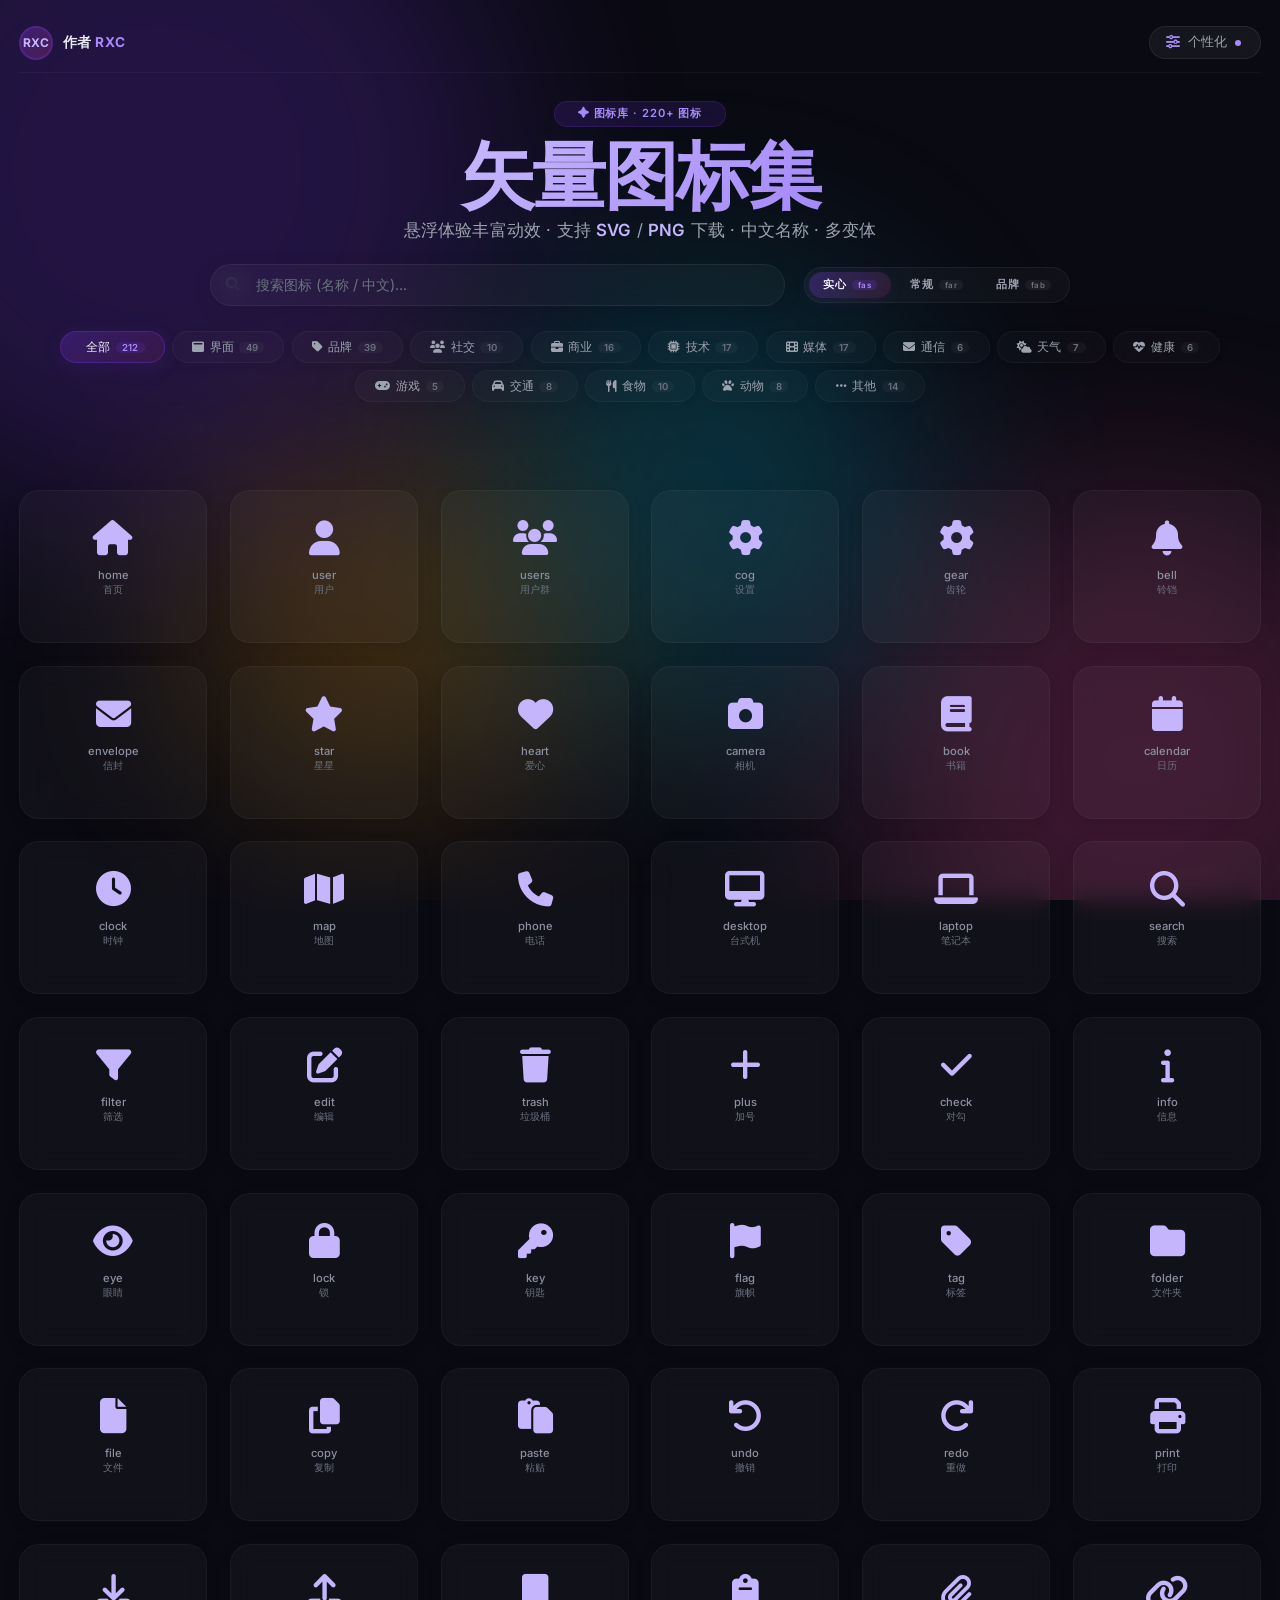
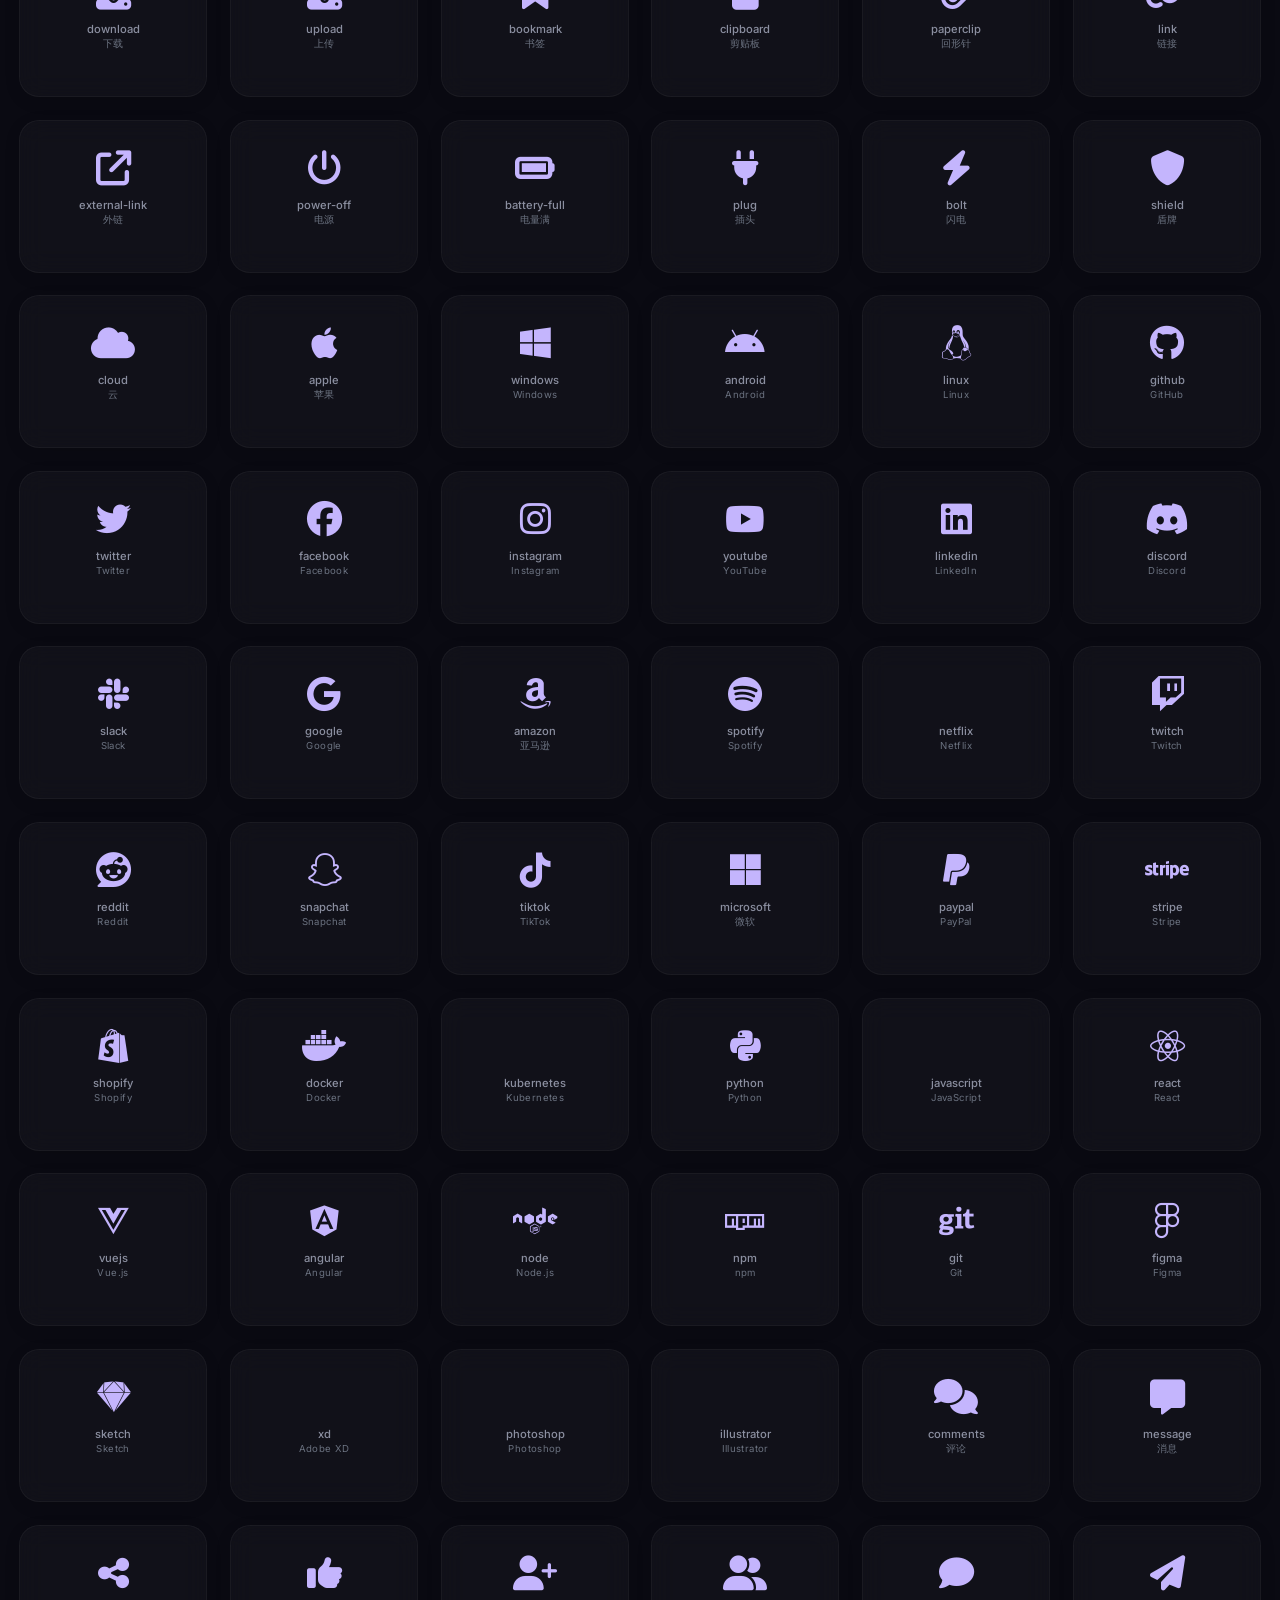
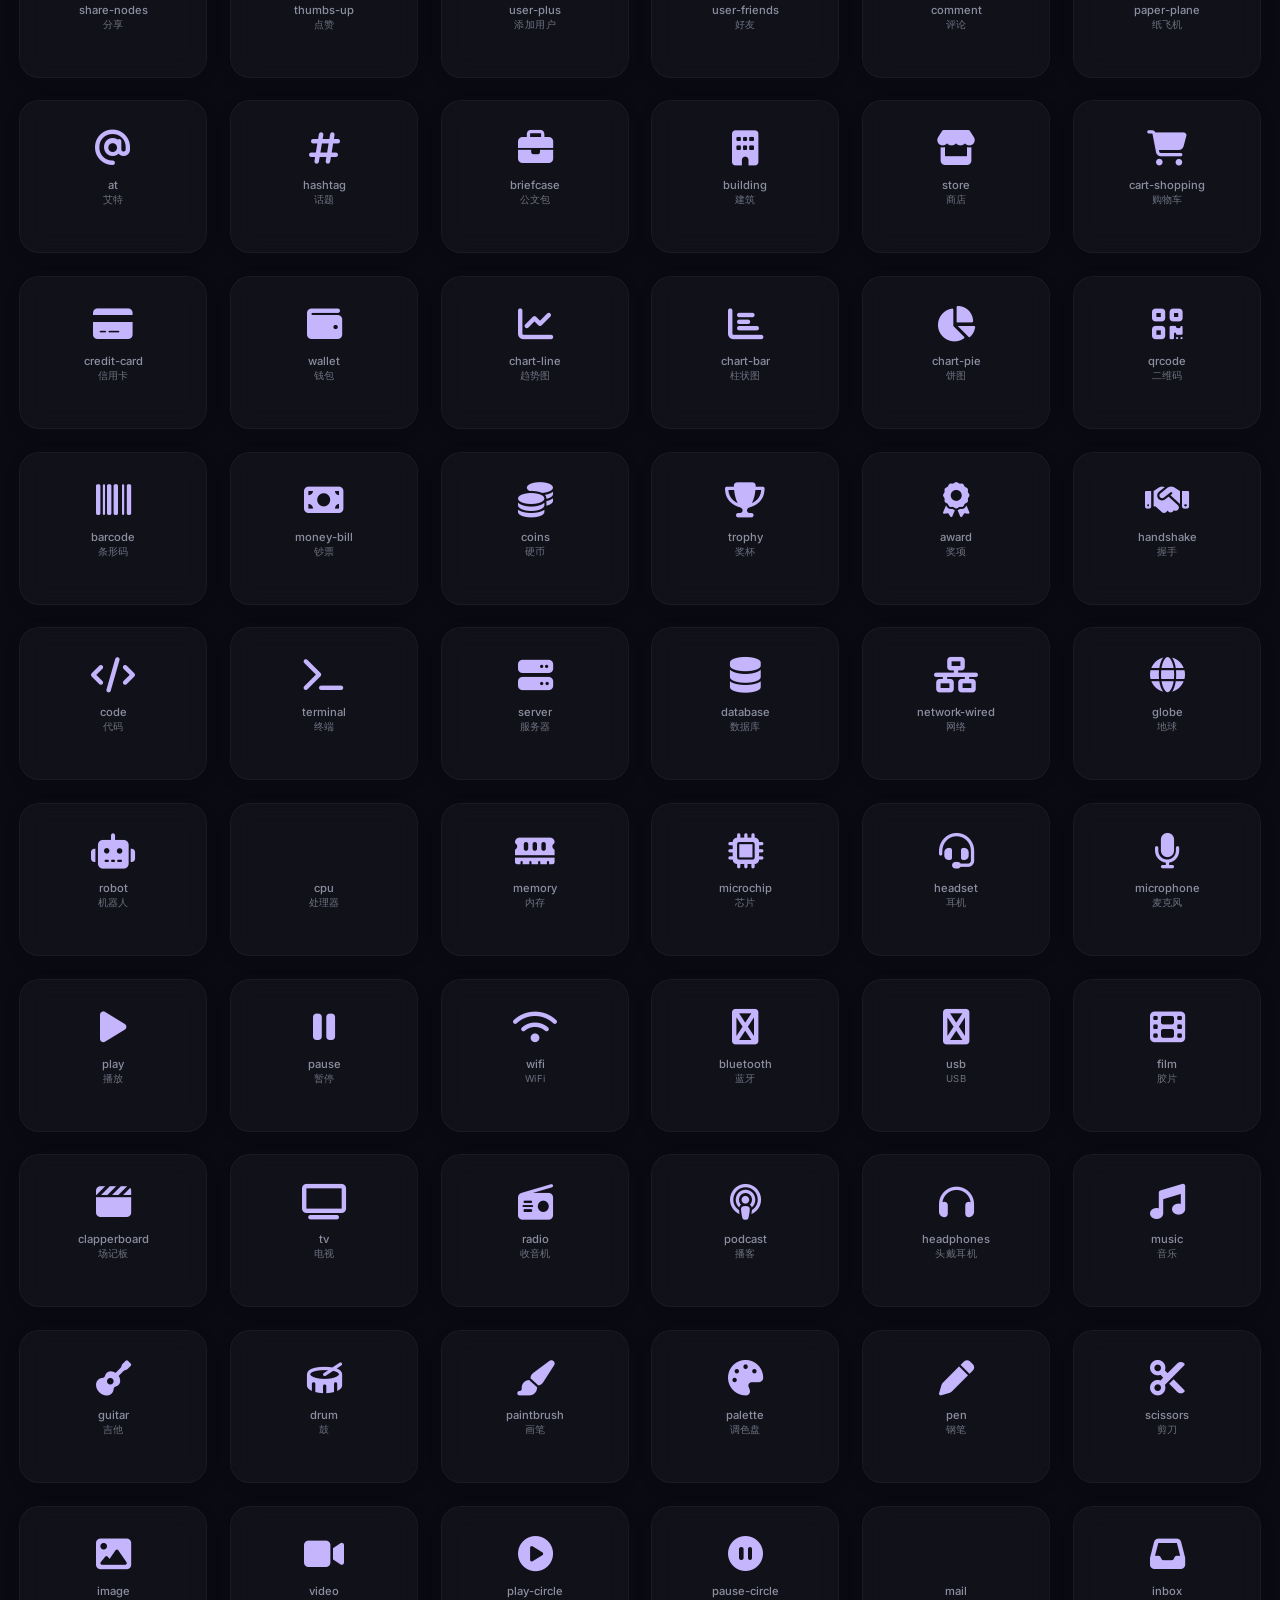
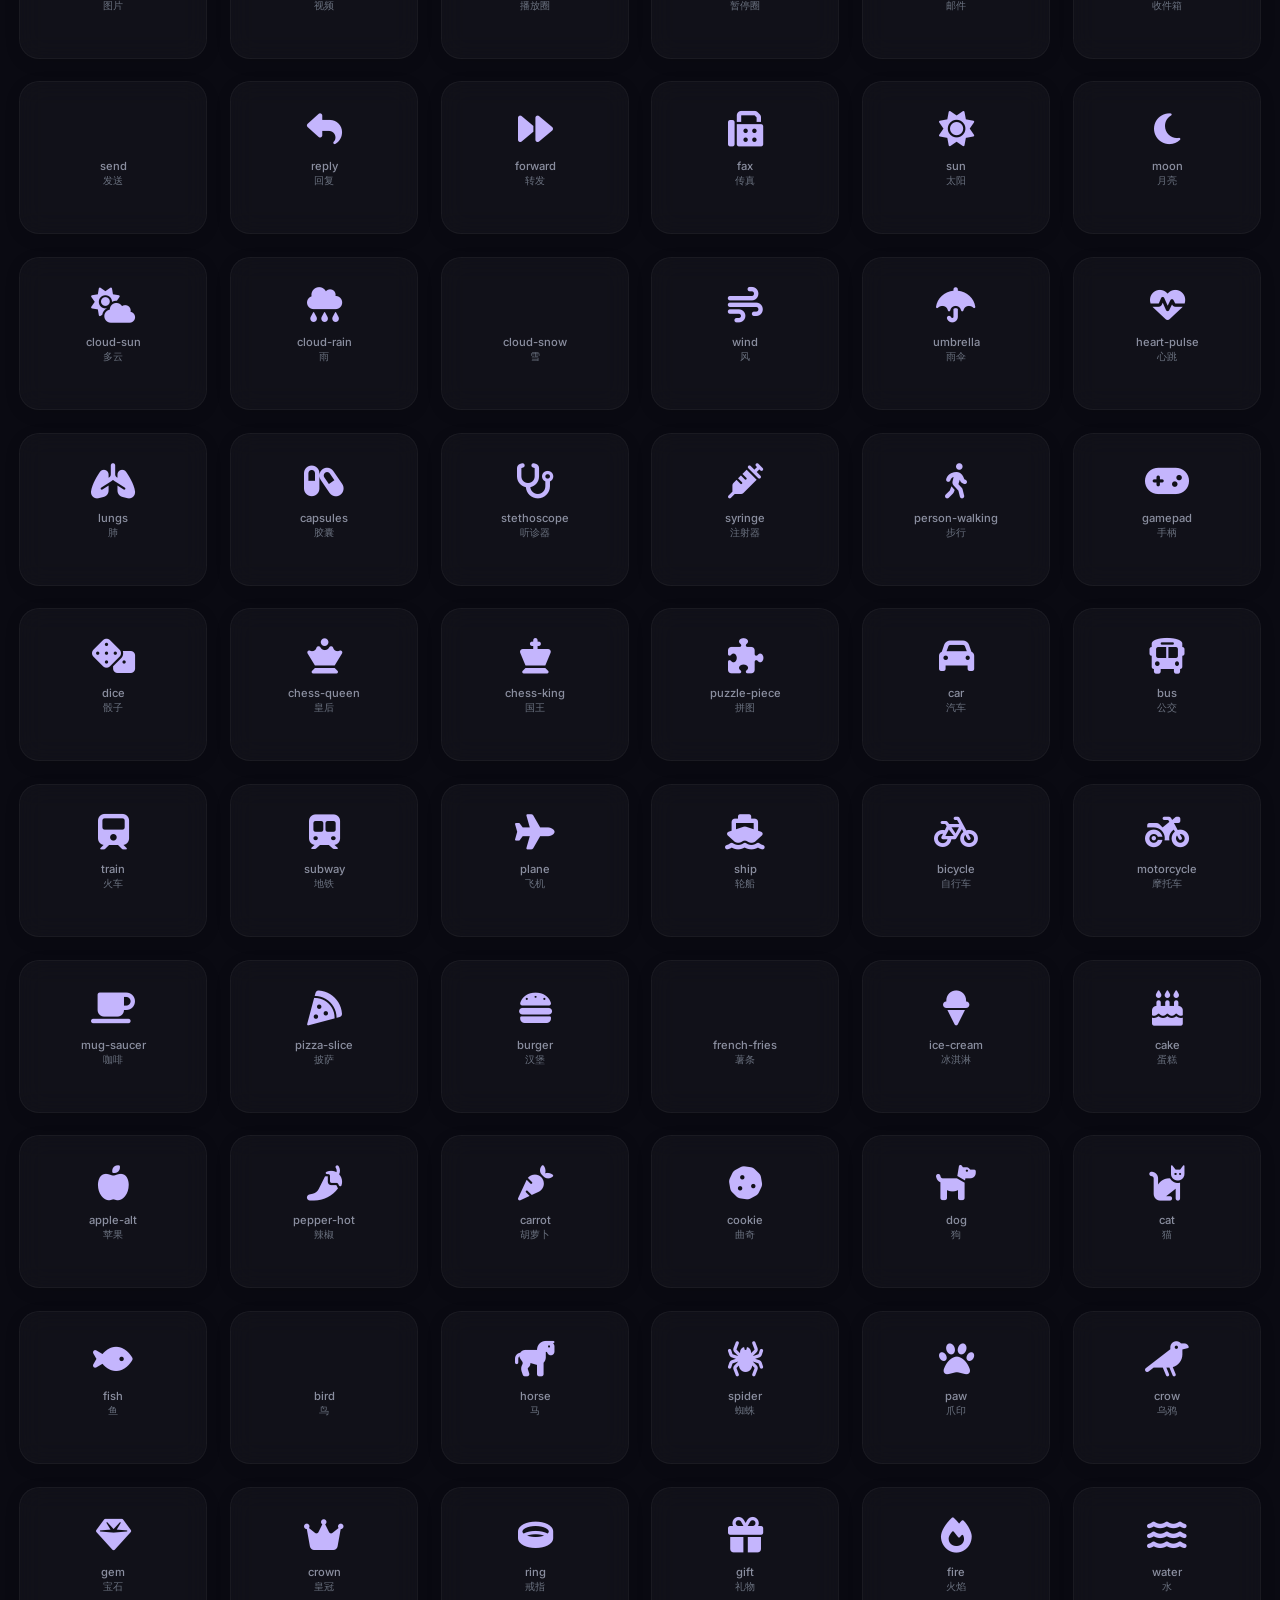
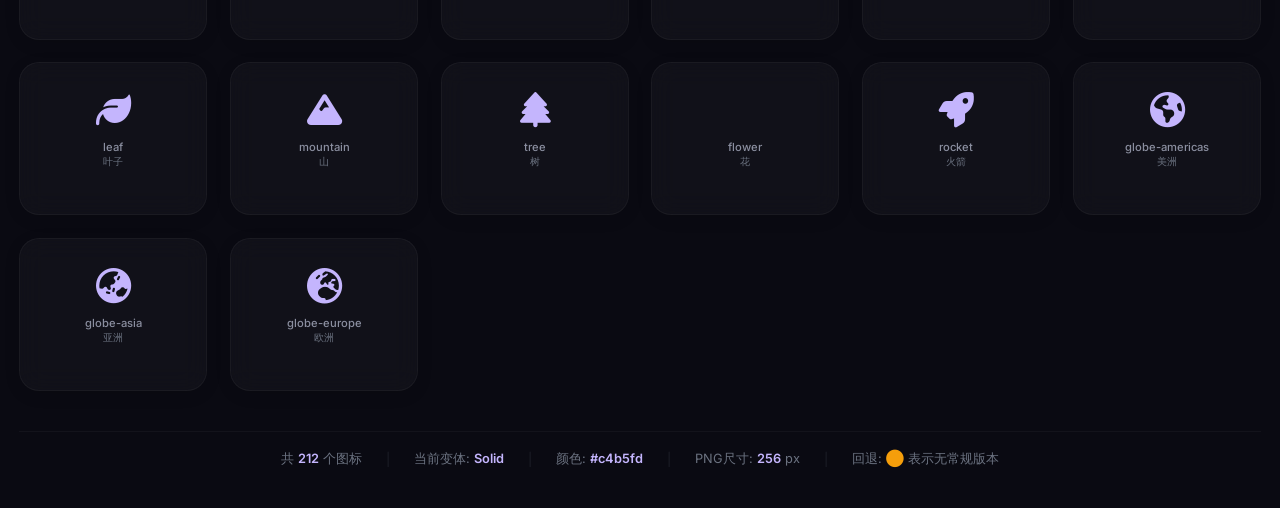
==== Blog/2026.8/SVG.html @ 7c69ccc6 "Add files via upload" ====
<!DOCTYPE html>
<html lang="zh-CN">
<head>
    <meta charset="UTF-8" />
    <meta name="viewport" content="width=device-width, initial-scale=1.0" />
    <title>✦ 矢量图标集 · 220+ 图标</title>
    <!-- Favicon: 上一级目录的 LOGO.png -->
    <link rel="icon" href="../../LOGO.png" type="image/png" />
    <link rel="stylesheet" href="https://cdnjs.cloudflare.com/ajax/libs/font-awesome/6.5.0/css/all.min.css" />
    <link href="https://fonts.googleapis.com/css2?family=Inter:opsz,wght@14..32,300;14..32,400;14..32,500;14..32,600;14..32,700;14..32,800&display=swap" rel="stylesheet" />
    <style>
        /* ===== 全局重置 ===== */
        * {
            margin: 0;
            padding: 0;
            box-sizing: border-box;
        }
        body {
            font-family: 'Inter', sans-serif;
            background: #0a0a12;
            color: #e8e8f0;
            min-height: 100vh;
            padding: 1.2rem 1.2rem 2.5rem;
            overflow-x: hidden;
            position: relative;
            cursor: default;
            user-select: none;
        }
        /* ===== 鼠标拖拽光效 ===== */
        #cursorGlow {
            position: fixed;
            pointer-events: none;
            z-index: 9999;
            width: 320px;
            height: 320px;
            border-radius: 50%;
            background: radial-gradient(circle, rgba(124, 58, 237, 0.18) 0%, rgba(236, 72, 153, 0.06) 40%, transparent 70%);
            transform: translate(-50%, -50%);
            transition: width 0.3s, height 0.3s, opacity 0.3s;
            will-change: transform, left, top;
            mix-blend-mode: screen;
            filter: blur(24px);
            opacity: 0;
        }
        #cursorGlow.active {
            opacity: 1;
        }
        /* ===== 背景光晕 ===== */
        .bg-orbs {
            position: fixed;
            inset: 0;
            pointer-events: none;
            z-index: 0;
            overflow: hidden;
        }
        .bg-orbs .orb {
            position: absolute;
            border-radius: 50%;
            filter: blur(100px);
            opacity: 0.22;
            animation: orbFloat 22s ease-in-out infinite alternate;
        }
        .bg-orbs .orb:nth-child(1) {
            width: 700px;
            height: 700px;
            background: #7c3aed;
            top: -20%;
            left: -15%;
            animation-duration: 25s;
        }
        .bg-orbs .orb:nth-child(2) {
            width: 550px;
            height: 550px;
            background: #ec4899;
            bottom: -15%;
            right: -10%;
            animation-duration: 28s;
            animation-delay: -5s;
        }
        .bg-orbs .orb:nth-child(3) {
            width: 450px;
            height: 450px;
            background: #06b6d4;
            top: 30%;
            left: 55%;
            transform: translateX(-50%);
            animation-duration: 20s;
            animation-delay: -9s;
        }
        .bg-orbs .orb:nth-child(4) {
            width: 380px;
            height: 380px;
            background: #f59e0b;
            bottom: 10%;
            left: 15%;
            animation-duration: 24s;
            animation-delay: -3s;
        }
        @keyframes orbFloat {
            0% {
                transform: translate(0, 0) scale(1);
            }
            33% {
                transform: translate(70px, -50px) scale(1.12);
            }
            66% {
                transform: translate(-40px, 70px) scale(0.88);
            }
            100% {
                transform: translate(50px, -30px) scale(1.06);
            }
        }
        /* ===== 容器 ===== */
        .container {
            max-width: 1440px;
            margin: 0 auto;
            position: relative;
            z-index: 1;
        }
        /* ===== 顶部栏 ===== */
        .top-bar {
            display: flex;
            justify-content: space-between;
            align-items: center;
            padding: 0.4rem 0 0.8rem;
            border-bottom: 1px solid rgba(255, 255, 255, 0.04);
            margin-bottom: 1.2rem;
            flex-wrap: wrap;
            gap: 0.6rem;
        }
        .top-bar .author {
            display: flex;
            align-items: center;
            gap: 0.6rem;
            font-size: 0.85rem;
            font-weight: 600;
            color: #9ca3af;
            letter-spacing: 0.04em;
        }
        .top-bar .author .avatar-img {
            width: 34px;
            height: 34px;
            border-radius: 50%;
            object-fit: cover;
            border: 2px solid rgba(124, 58, 237, 0.25);
            background: rgba(124, 58, 237, 0.10);
            flex-shrink: 0;
            display: block;
        }
        .top-bar .author .avatar-img.error {
            display: none;
        }
        .top-bar .author .avatar-fallback {
            display: none;
            align-items: center;
            justify-content: center;
            width: 34px;
            height: 34px;
            border-radius: 50%;
            background: linear-gradient(135deg, rgba(124, 58, 237, 0.30), rgba(236, 72, 153, 0.20));
            border: 2px solid rgba(124, 58, 237, 0.25);
            font-size: 0.75rem;
            font-weight: 700;
            color: #c4b5fd;
            flex-shrink: 0;
        }
        .top-bar .author .avatar-fallback.show {
            display: flex;
        }
        .top-bar .author .name {
            color: #e8e8f0;
            font-weight: 700;
        }
        .top-bar .author .name em {
            font-style: normal;
            color: #a78bfa;
        }
        .top-bar .right-actions {
            display: flex;
            align-items: center;
            gap: 0.8rem;
        }
        .top-bar .right-actions .settings-btn {
            background: rgba(255, 255, 255, 0.05);
            border: 1px solid rgba(255, 255, 255, 0.08);
            border-radius: 40px;
            padding: 0.45rem 1.2rem 0.45rem 1rem;
            color: #9ca3af;
            font-size: 0.8rem;
            font-family: 'Inter', sans-serif;
            cursor: pointer;
            transition: all 0.35s cubic-bezier(0.22, 1, 0.36, 1);
            display: flex;
            align-items: center;
            gap: 0.5rem;
            backdrop-filter: blur(8px);
        }
        .top-bar .right-actions .settings-btn:hover {
            background: rgba(255, 255, 255, 0.09);
            border-color: rgba(124, 58, 237, 0.25);
            color: #f0f0f8;
            transform: translateY(-1px);
            box-shadow: 0 4px 20px rgba(0, 0, 0, 0.20);
        }
        .top-bar .right-actions .settings-btn i {
            font-size: 0.9rem;
            color: #a78bfa;
        }
        .top-bar .right-actions .settings-btn .badge-dot {
            width: 6px;
            height: 6px;
            border-radius: 50%;
            background: #a78bfa;
            display: inline-block;
            animation: pulse-dot 2s ease-in-out infinite;
        }
        @keyframes pulse-dot {
            0%,
            100% {
                opacity: 0.4;
                transform: scale(0.8);
            }
            50% {
                opacity: 1;
                transform: scale(1.2);
            }
        }
        /* ===== 头部 ===== */
        .header {
            text-align: center;
            margin-bottom: 2.5rem;
            padding: 0.5rem 1rem 1rem;
            position: relative;
        }
        .header .badge {
            display: inline-block;
            background: rgba(124, 58, 237, 0.14);
            border: 1px solid rgba(124, 58, 237, 0.20);
            border-radius: 100px;
            padding: 0.3rem 1.4rem;
            font-size: 0.7rem;
            font-weight: 600;
            letter-spacing: 0.08em;
            text-transform: uppercase;
            color: #a78bfa;
            backdrop-filter: blur(8px);
            margin-bottom: 0.6rem;
        }
        .header h1 {
            font-size: clamp(2.6rem, 7vw, 4.6rem);
            font-weight: 800;
            background: linear-gradient(135deg, #f0e6ff 0%, #c4b5fd 35%, #a78bfa 65%, #7c3aed 100%);
            -webkit-background-clip: text;
            -webkit-text-fill-color: transparent;
            background-clip: text;
            letter-spacing: -0.03em;
            line-height: 1.05;
            margin-bottom: 0.3rem;
        }
        .header .sub {
            font-size: 1.05rem;
            color: #9ca3af;
            font-weight: 400;
            max-width: 500px;
            margin: 0 auto 1.4rem;
            letter-spacing: 0.01em;
        }
        .header .sub strong {
            color: #c4b5fd;
            font-weight: 600;
        }
        /* ===== 工具栏 ===== */
        .toolbar {
            display: flex;
            flex-wrap: wrap;
            align-items: center;
            justify-content: center;
            gap: 0.8rem 1.2rem;
            max-width: 860px;
            margin: 0 auto 1.6rem;
        }
        .toolbar .search-wrap {
            flex: 1 1 280px;
            min-width: 180px;
            position: relative;
        }
        .toolbar .search-wrap .search-icon {
            position: absolute;
            left: 1rem;
            top: 50%;
            transform: translateY(-50%);
            color: #6b7280;
            font-size: 0.85rem;
            pointer-events: none;
            transition: color 0.3s;
        }
        .toolbar .search-wrap input {
            width: 100%;
            padding: 0.7rem 1rem 0.7rem 2.8rem;
            border-radius: 60px;
            border: 1.5px solid rgba(255, 255, 255, 0.06);
            background: rgba(255, 255, 255, 0.03);
            backdrop-filter: blur(12px);
            color: #f0f0f8;
            font-size: 0.9rem;
            font-family: 'Inter', sans-serif;
            transition: all 0.4s cubic-bezier(0.22, 1, 0.36, 1);
            outline: none;
            box-shadow: 0 4px 20px rgba(0, 0, 0, 0.10);
        }
        .toolbar .search-wrap input::placeholder {
            color: #6b7280;
            font-weight: 400;
        }
        .toolbar .search-wrap input:focus {
            border-color: rgba(124, 58, 237, 0.40);
            background: rgba(255, 255, 255, 0.06);
            box-shadow: 0 8px 32px rgba(124, 58, 237, 0.10), 0 0 0 3px rgba(124, 58, 237, 0.04);
            transform: scale(1.01);
        }
        .toolbar .search-wrap input:focus~.search-icon {
            color: #a78bfa;
        }
        .toolbar .search-wrap .clear-btn {
            position: absolute;
            right: 0.8rem;
            top: 50%;
            transform: translateY(-50%) scale(0);
            background: rgba(255, 255, 255, 0.07);
            border: none;
            color: #9ca3af;
            width: 26px;
            height: 26px;
            border-radius: 50%;
            cursor: pointer;
            font-size: 0.7rem;
            transition: all 0.3s cubic-bezier(0.22, 1, 0.36, 1);
            display: flex;
            align-items: center;
            justify-content: center;
        }
        .toolbar .search-wrap .clear-btn.visible {
            transform: translateY(-50%) scale(1);
        }
        .toolbar .search-wrap .clear-btn:hover {
            background: rgba(255, 255, 255, 0.14);
            color: #f0f0f8;
        }
        /* 变体切换 */
        .variant-group {
            display: flex;
            gap: 0.3rem;
            background: rgba(255, 255, 255, 0.03);
            padding: 0.25rem;
            border-radius: 60px;
            border: 1px solid rgba(255, 255, 255, 0.05);
            backdrop-filter: blur(8px);
            flex-shrink: 0;
        }
        .variant-group .v-btn {
            padding: 0.35rem 0.9rem;
            border-radius: 40px;
            border: none;
            background: transparent;
            color: #9ca3af;
            font-size: 0.7rem;
            font-weight: 600;
            font-family: 'Inter', sans-serif;
            cursor: pointer;
            transition: all 0.35s cubic-bezier(0.22, 1, 0.36, 1);
            letter-spacing: 0.03em;
        }
        .variant-group .v-btn:hover {
            color: #e8e8f0;
            background: rgba(255, 255, 255, 0.04);
        }
        .variant-group .v-btn.active {
            background: linear-gradient(135deg, rgba(124, 58, 237, 0.30), rgba(236, 72, 153, 0.12));
            color: #f0f0f8;
            box-shadow: 0 2px 16px rgba(124, 58, 237, 0.12);
        }
        .variant-group .v-btn .v-badge {
            display: inline-block;
            font-size: 0.5rem;
            background: rgba(255, 255, 255, 0.05);
            border-radius: 20px;
            padding: 0 0.35rem;
            margin-left: 0.2rem;
            color: #6b7280;
        }
        .variant-group .v-btn.active .v-badge {
            background: rgba(124, 58, 237, 0.20);
            color: #a78bfa;
        }
        /* ===== 分类标签 ===== */
        .categories {
            display: flex;
            flex-wrap: wrap;
            justify-content: center;
            gap: 0.45rem;
            margin: 0.2rem 0 2rem;
        }
        .categories .cat-btn {
            padding: 0.4rem 1.2rem;
            border-radius: 100px;
            border: 1px solid rgba(255, 255, 255, 0.04);
            background: rgba(255, 255, 255, 0.02);
            backdrop-filter: blur(8px);
            color: #9ca3af;
            font-size: 0.75rem;
            font-weight: 500;
            font-family: 'Inter', sans-serif;
            cursor: pointer;
            transition: all 0.35s cubic-bezier(0.22, 1, 0.36, 1);
            box-shadow: 0 2px 10px rgba(0, 0, 0, 0.06);
            user-select: none;
            display: flex;
            align-items: center;
            gap: 0.35rem;
        }
        .categories .cat-btn:hover {
            background: rgba(255, 255, 255, 0.06);
            color: #e8e8f0;
            border-color: rgba(255, 255, 255, 0.08);
            transform: translateY(-2px);
            box-shadow: 0 8px 20px rgba(0, 0, 0, 0.15);
        }
        .categories .cat-btn.active {
            background: linear-gradient(135deg, rgba(124, 58, 237, 0.25), rgba(236, 72, 153, 0.10));
            border-color: rgba(124, 58, 237, 0.30);
            color: #f0f0f8;
            box-shadow: 0 4px 20px rgba(124, 58, 237, 0.12);
        }
        .categories .cat-btn .count {
            display: inline-block;
            background: rgba(255, 255, 255, 0.04);
            border-radius: 40px;
            padding: 0 0.4rem;
            font-size: 0.6rem;
            font-weight: 600;
            color: #6b7280;
            transition: all 0.3s;
        }
        .categories .cat-btn.active .count {
            background: rgba(124, 58, 237, 0.15);
            color: #a78bfa;
        }
        /* ===== 图标网格 ===== */
        .grid {
            display: grid;
            grid-template-columns: repeat(auto-fill, minmax(140px, 1fr));
            gap: 1rem;
        }
        @media (min-width:640px) {
            .grid {
                grid-template-columns: repeat(auto-fill, minmax(155px, 1fr));
                gap: 1.3rem;
            }
        }
        @media (min-width:1024px) {
            .grid {
                grid-template-columns: repeat(auto-fill, minmax(165px, 1fr));
                gap: 1.4rem;
            }
        }
        /* ===== 图标卡片 ===== */
        .icon-card {
            position: relative;
            background: rgba(255, 255, 255, 0.03);
            backdrop-filter: blur(12px);
            border: 1px solid rgba(255, 255, 255, 0.04);
            border-radius: 20px;
            padding: 1.4rem 0.6rem 0.9rem;
            display: flex;
            flex-direction: column;
            align-items: center;
            justify-content: center;
            text-align: center;
            cursor: default;
            transition: all 0.45s cubic-bezier(0.22, 1, 0.36, 1);
            box-shadow: 0 4px 16px rgba(0, 0, 0, 0.10);
            will-change: transform, box-shadow, border-color;
            opacity: 0;
            transform: translateY(30px) scale(0.96);
            animation: cardAppear 0.5s cubic-bezier(0.22, 1, 0.36, 1) forwards;
        }
        .icon-card:nth-child(1) {
            animation-delay: 0.02s;
        }
        .icon-card:nth-child(2) {
            animation-delay: 0.04s;
        }
        .icon-card:nth-child(3) {
            animation-delay: 0.06s;
        }
        .icon-card:nth-child(4) {
            animation-delay: 0.08s;
        }
        .icon-card:nth-child(5) {
            animation-delay: 0.10s;
        }
        .icon-card:nth-child(6) {
            animation-delay: 0.12s;
        }
        .icon-card:nth-child(7) {
            animation-delay: 0.14s;
        }
        .icon-card:nth-child(8) {
            animation-delay: 0.16s;
        }
        .icon-card:nth-child(9) {
            animation-delay: 0.18s;
        }
        .icon-card:nth-child(10) {
            animation-delay: 0.20s;
        }
        .icon-card:nth-child(11) {
            animation-delay: 0.22s;
        }
        .icon-card:nth-child(12) {
            animation-delay: 0.24s;
        }
        .icon-card:nth-child(13) {
            animation-delay: 0.26s;
        }
        .icon-card:nth-child(14) {
            animation-delay: 0.28s;
        }
        .icon-card:nth-child(15) {
            animation-delay: 0.30s;
        }
        .icon-card:nth-child(16) {
            animation-delay: 0.32s;
        }
        .icon-card:nth-child(17) {
            animation-delay: 0.34s;
        }
        .icon-card:nth-child(18) {
            animation-delay: 0.36s;
        }
        .icon-card:nth-child(19) {
            animation-delay: 0.38s;
        }
        .icon-card:nth-child(20) {
            animation-delay: 0.40s;
        }
        .icon-card:nth-child(21) {
            animation-delay: 0.42s;
        }
        .icon-card:nth-child(22) {
            animation-delay: 0.44s;
        }
        .icon-card:nth-child(23) {
            animation-delay: 0.46s;
        }
        .icon-card:nth-child(24) {
            animation-delay: 0.48s;
        }
        .icon-card:nth-child(25) {
            animation-delay: 0.50s;
        }
        .icon-card:nth-child(26) {
            animation-delay: 0.52s;
        }
        .icon-card:nth-child(27) {
            animation-delay: 0.54s;
        }
        .icon-card:nth-child(28) {
            animation-delay: 0.56s;
        }
        .icon-card:nth-child(29) {
            animation-delay: 0.58s;
        }
        .icon-card:nth-child(30) {
            animation-delay: 0.60s;
        }
        .icon-card:nth-child(31) {
            animation-delay: 0.62s;
        }
        .icon-card:nth-child(32) {
            animation-delay: 0.64s;
        }
        .icon-card:nth-child(33) {
            animation-delay: 0.66s;
        }
        .icon-card:nth-child(34) {
            animation-delay: 0.68s;
        }
        .icon-card:nth-child(35) {
            animation-delay: 0.70s;
        }
        .icon-card:nth-child(36) {
            animation-delay: 0.72s;
        }
        .icon-card:nth-child(37) {
            animation-delay: 0.74s;
        }
        .icon-card:nth-child(38) {
            animation-delay: 0.76s;
        }
        .icon-card:nth-child(39) {
            animation-delay: 0.78s;
        }
        .icon-card:nth-child(40) {
            animation-delay: 0.80s;
        }
        .icon-card:nth-child(41) {
            animation-delay: 0.82s;
        }
        .icon-card:nth-child(42) {
            animation-delay: 0.84s;
        }
        .icon-card:nth-child(43) {
            animation-delay: 0.86s;
        }
        .icon-card:nth-child(44) {
            animation-delay: 0.88s;
        }
        .icon-card:nth-child(45) {
            animation-delay: 0.90s;
        }
        .icon-card:nth-child(46) {
            animation-delay: 0.92s;
        }
        .icon-card:nth-child(47) {
            animation-delay: 0.94s;
        }
        .icon-card:nth-child(48) {
            animation-delay: 0.96s;
        }
        .icon-card:nth-child(49) {
            animation-delay: 0.98s;
        }
        .icon-card:nth-child(50) {
            animation-delay: 1.00s;
        }
        .icon-card:nth-child(51) {
            animation-delay: 1.02s;
        }
        .icon-card:nth-child(52) {
            animation-delay: 1.04s;
        }
        .icon-card:nth-child(53) {
            animation-delay: 1.06s;
        }
        .icon-card:nth-child(54) {
            animation-delay: 1.08s;
        }
        .icon-card:nth-child(55) {
            animation-delay: 1.10s;
        }
        .icon-card:nth-child(56) {
            animation-delay: 1.12s;
        }
        .icon-card:nth-child(57) {
            animation-delay: 1.14s;
        }
        .icon-card:nth-child(58) {
            animation-delay: 1.16s;
        }
        .icon-card:nth-child(59) {
            animation-delay: 1.18s;
        }
        .icon-card:nth-child(60) {
            animation-delay: 1.20s;
        }
        .icon-card:nth-child(61) {
            animation-delay: 1.22s;
        }
        .icon-card:nth-child(62) {
            animation-delay: 1.24s;
        }
        .icon-card:nth-child(63) {
            animation-delay: 1.26s;
        }
        .icon-card:nth-child(64) {
            animation-delay: 1.28s;
        }
        .icon-card:nth-child(65) {
            animation-delay: 1.30s;
        }
        .icon-card:nth-child(66) {
            animation-delay: 1.32s;
        }
        .icon-card:nth-child(67) {
            animation-delay: 1.34s;
        }
        .icon-card:nth-child(68) {
            animation-delay: 1.36s;
        }
        .icon-card:nth-child(69) {
            animation-delay: 1.38s;
        }
        .icon-card:nth-child(70) {
            animation-delay: 1.40s;
        }
        .icon-card:nth-child(71) {
            animation-delay: 1.42s;
        }
        .icon-card:nth-child(72) {
            animation-delay: 1.44s;
        }
        .icon-card:nth-child(73) {
            animation-delay: 1.46s;
        }
        .icon-card:nth-child(74) {
            animation-delay: 1.48s;
        }
        .icon-card:nth-child(75) {
            animation-delay: 1.50s;
        }
        .icon-card:nth-child(76) {
            animation-delay: 1.52s;
        }
        .icon-card:nth-child(77) {
            animation-delay: 1.54s;
        }
        .icon-card:nth-child(78) {
            animation-delay: 1.56s;
        }
        .icon-card:nth-child(79) {
            animation-delay: 1.58s;
        }
        .icon-card:nth-child(80) {
            animation-delay: 1.60s;
        }
        .icon-card:nth-child(81) {
            animation-delay: 1.62s;
        }
        .icon-card:nth-child(82) {
            animation-delay: 1.64s;
        }
        .icon-card:nth-child(83) {
            animation-delay: 1.66s;
        }
        .icon-card:nth-child(84) {
            animation-delay: 1.68s;
        }
        .icon-card:nth-child(85) {
            animation-delay: 1.70s;
        }
        .icon-card:nth-child(86) {
            animation-delay: 1.72s;
        }
        .icon-card:nth-child(87) {
            animation-delay: 1.74s;
        }
        .icon-card:nth-child(88) {
            animation-delay: 1.76s;
        }
        .icon-card:nth-child(89) {
            animation-delay: 1.78s;
        }
        .icon-card:nth-child(90) {
            animation-delay: 1.80s;
        }
        .icon-card:nth-child(91) {
            animation-delay: 1.82s;
        }
        .icon-card:nth-child(92) {
            animation-delay: 1.84s;
        }
        .icon-card:nth-child(93) {
            animation-delay: 1.86s;
        }
        .icon-card:nth-child(94) {
            animation-delay: 1.88s;
        }
        .icon-card:nth-child(95) {
            animation-delay: 1.90s;
        }
        .icon-card:nth-child(96) {
            animation-delay: 1.92s;
        }
        .icon-card:nth-child(97) {
            animation-delay: 1.94s;
        }
        .icon-card:nth-child(98) {
            animation-delay: 1.96s;
        }
        .icon-card:nth-child(99) {
            animation-delay: 1.98s;
        }
        .icon-card:nth-child(100) {
            animation-delay: 2.00s;
        }
        .icon-card:nth-child(101) {
            animation-delay: 2.02s;
        }
        .icon-card:nth-child(102) {
            animation-delay: 2.04s;
        }
        .icon-card:nth-child(103) {
            animation-delay: 2.06s;
        }
        .icon-card:nth-child(104) {
            animation-delay: 2.08s;
        }
        .icon-card:nth-child(105) {
            animation-delay: 2.10s;
        }
        .icon-card:nth-child(106) {
            animation-delay: 2.12s;
        }
        .icon-card:nth-child(107) {
            animation-delay: 2.14s;
        }
        .icon-card:nth-child(108) {
            animation-delay: 2.16s;
        }
        .icon-card:nth-child(109) {
            animation-delay: 2.18s;
        }
        .icon-card:nth-child(110) {
            animation-delay: 2.20s;
        }
        .icon-card:nth-child(111) {
            animation-delay: 2.22s;
        }
        .icon-card:nth-child(112) {
            animation-delay: 2.24s;
        }
        .icon-card:nth-child(113) {
            animation-delay: 2.26s;
        }
        .icon-card:nth-child(114) {
            animation-delay: 2.28s;
        }
        .icon-card:nth-child(115) {
            animation-delay: 2.30s;
        }
        .icon-card:nth-child(116) {
            animation-delay: 2.32s;
        }
        .icon-card:nth-child(117) {
            animation-delay: 2.34s;
        }
        .icon-card:nth-child(118) {
            animation-delay: 2.36s;
        }
        .icon-card:nth-child(119) {
            animation-delay: 2.38s;
        }
        .icon-card:nth-child(120) {
            animation-delay: 2.40s;
        }
        .icon-card:nth-child(121) {
            animation-delay: 2.42s;
        }
        .icon-card:nth-child(122) {
            animation-delay: 2.44s;
        }
        .icon-card:nth-child(123) {
            animation-delay: 2.46s;
        }
        .icon-card:nth-child(124) {
            animation-delay: 2.48s;
        }
        .icon-card:nth-child(125) {
            animation-delay: 2.50s;
        }
        .icon-card:nth-child(126) {
            animation-delay: 2.52s;
        }
        .icon-card:nth-child(127) {
            animation-delay: 2.54s;
        }
        .icon-card:nth-child(128) {
            animation-delay: 2.56s;
        }
        .icon-card:nth-child(129) {
            animation-delay: 2.58s;
        }
        .icon-card:nth-child(130) {
            animation-delay: 2.60s;
        }
        .icon-card:nth-child(131) {
            animation-delay: 2.62s;
        }
        .icon-card:nth-child(132) {
            animation-delay: 2.64s;
        }
        .icon-card:nth-child(133) {
            animation-delay: 2.66s;
        }
        .icon-card:nth-child(134) {
            animation-delay: 2.68s;
        }
        .icon-card:nth-child(135) {
            animation-delay: 2.70s;
        }
        .icon-card:nth-child(136) {
            animation-delay: 2.72s;
        }
        .icon-card:nth-child(137) {
            animation-delay: 2.74s;
        }
        .icon-card:nth-child(138) {
            animation-delay: 2.76s;
        }
        .icon-card:nth-child(139) {
            animation-delay: 2.78s;
        }
        .icon-card:nth-child(140) {
            animation-delay: 2.80s;
        }
        .icon-card:nth-child(141) {
            animation-delay: 2.82s;
        }
        .icon-card:nth-child(142) {
            animation-delay: 2.84s;
        }
        .icon-card:nth-child(143) {
            animation-delay: 2.86s;
        }
        .icon-card:nth-child(144) {
            animation-delay: 2.88s;
        }
        .icon-card:nth-child(145) {
            animation-delay: 2.90s;
        }
        .icon-card:nth-child(146) {
            animation-delay: 2.92s;
        }
        .icon-card:nth-child(147) {
            animation-delay: 2.94s;
        }
        .icon-card:nth-child(148) {
            animation-delay: 2.96s;
        }
        .icon-card:nth-child(149) {
            animation-delay: 2.98s;
        }
        .icon-card:nth-child(150) {
            animation-delay: 3.00s;
        }
        .icon-card:nth-child(151) {
            animation-delay: 3.02s;
        }
        .icon-card:nth-child(152) {
            animation-delay: 3.04s;
        }
        .icon-card:nth-child(153) {
            animation-delay: 3.06s;
        }
        .icon-card:nth-child(154) {
            animation-delay: 3.08s;
        }
        .icon-card:nth-child(155) {
            animation-delay: 3.10s;
        }
        .icon-card:nth-child(156) {
            animation-delay: 3.12s;
        }
        .icon-card:nth-child(157) {
            animation-delay: 3.14s;
        }
        .icon-card:nth-child(158) {
            animation-delay: 3.16s;
        }
        .icon-card:nth-child(159) {
            animation-delay: 3.18s;
        }
        .icon-card:nth-child(160) {
            animation-delay: 3.20s;
        }
        .icon-card:nth-child(161) {
            animation-delay: 3.22s;
        }
        .icon-card:nth-child(162) {
            animation-delay: 3.24s;
        }
        .icon-card:nth-child(163) {
            animation-delay: 3.26s;
        }
        .icon-card:nth-child(164) {
            animation-delay: 3.28s;
        }
        .icon-card:nth-child(165) {
            animation-delay: 3.30s;
        }
        .icon-card:nth-child(166) {
            animation-delay: 3.32s;
        }
        .icon-card:nth-child(167) {
            animation-delay: 3.34s;
        }
        .icon-card:nth-child(168) {
            animation-delay: 3.36s;
        }
        .icon-card:nth-child(169) {
            animation-delay: 3.38s;
        }
        .icon-card:nth-child(170) {
            animation-delay: 3.40s;
        }
        .icon-card:nth-child(171) {
            animation-delay: 3.42s;
        }
        .icon-card:nth-child(172) {
            animation-delay: 3.44s;
        }
        .icon-card:nth-child(173) {
            animation-delay: 3.46s;
        }
        .icon-card:nth-child(174) {
            animation-delay: 3.48s;
        }
        .icon-card:nth-child(175) {
            animation-delay: 3.50s;
        }
        .icon-card:nth-child(176) {
            animation-delay: 3.52s;
        }
        .icon-card:nth-child(177) {
            animation-delay: 3.54s;
        }
        .icon-card:nth-child(178) {
            animation-delay: 3.56s;
        }
        .icon-card:nth-child(179) {
            animation-delay: 3.58s;
        }
        .icon-card:nth-child(180) {
            animation-delay: 3.60s;
        }
        .icon-card:nth-child(181) {
            animation-delay: 3.62s;
        }
        .icon-card:nth-child(182) {
            animation-delay: 3.64s;
        }
        .icon-card:nth-child(183) {
            animation-delay: 3.66s;
        }
        .icon-card:nth-child(184) {
            animation-delay: 3.68s;
        }
        .icon-card:nth-child(185) {
            animation-delay: 3.70s;
        }
        .icon-card:nth-child(186) {
            animation-delay: 3.72s;
        }
        .icon-card:nth-child(187) {
            animation-delay: 3.74s;
        }
        .icon-card:nth-child(188) {
            animation-delay: 3.76s;
        }
        .icon-card:nth-child(189) {
            animation-delay: 3.78s;
        }
        .icon-card:nth-child(190) {
            animation-delay: 3.80s;
        }
        .icon-card:nth-child(191) {
            animation-delay: 3.82s;
        }
        .icon-card:nth-child(192) {
            animation-delay: 3.84s;
        }
        .icon-card:nth-child(193) {
            animation-delay: 3.86s;
        }
        .icon-card:nth-child(194) {
            animation-delay: 3.88s;
        }
        .icon-card:nth-child(195) {
            animation-delay: 3.90s;
        }
        .icon-card:nth-child(196) {
            animation-delay: 3.92s;
        }
        .icon-card:nth-child(197) {
            animation-delay: 3.94s;
        }
        .icon-card:nth-child(198) {
            animation-delay: 3.96s;
        }
        .icon-card:nth-child(199) {
            animation-delay: 3.98s;
        }
        .icon-card:nth-child(200) {
            animation-delay: 4.00s;
        }
        .icon-card:nth-child(201) {
            animation-delay: 4.02s;
        }
        .icon-card:nth-child(202) {
            animation-delay: 4.04s;
        }
        .icon-card:nth-child(203) {
            animation-delay: 4.06s;
        }
        .icon-card:nth-child(204) {
            animation-delay: 4.08s;
        }
        .icon-card:nth-child(205) {
            animation-delay: 4.10s;
        }
        .icon-card:nth-child(206) {
            animation-delay: 4.12s;
        }
        .icon-card:nth-child(207) {
            animation-delay: 4.14s;
        }
        .icon-card:nth-child(208) {
            animation-delay: 4.16s;
        }
        .icon-card:nth-child(209) {
            animation-delay: 4.18s;
        }
        .icon-card:nth-child(210) {
            animation-delay: 4.20s;
        }
        .icon-card:nth-child(211) {
            animation-delay: 4.22s;
        }
        .icon-card:nth-child(212) {
            animation-delay: 4.24s;
        }
        .icon-card:nth-child(213) {
            animation-delay: 4.26s;
        }
        .icon-card:nth-child(214) {
            animation-delay: 4.28s;
        }
        .icon-card:nth-child(215) {
            animation-delay: 4.30s;
        }
        .icon-card:nth-child(216) {
            animation-delay: 4.32s;
        }
        .icon-card:nth-child(217) {
            animation-delay: 4.34s;
        }
        .icon-card:nth-child(218) {
            animation-delay: 4.36s;
        }
        .icon-card:nth-child(219) {
            animation-delay: 4.38s;
        }
        .icon-card:nth-child(220) {
            animation-delay: 4.40s;
        }
        .icon-card:nth-child(221) {
            animation-delay: 4.42s;
        }
        .icon-card:nth-child(222) {
            animation-delay: 4.44s;
        }
        .icon-card:nth-child(223) {
            animation-delay: 4.46s;
        }
        .icon-card:nth-child(224) {
            animation-delay: 4.48s;
        }
        .icon-card:nth-child(225) {
            animation-delay: 4.50s;
        }
        @keyframes cardAppear {
            to {
                opacity: 1;
                transform: translateY(0) scale(1);
            }
        }
        .icon-card:hover {
            transform: translateY(-6px) scale(1.02);
            border-color: rgba(124, 58, 237, 0.25);
            box-shadow: 0 16px 48px rgba(124, 58, 237, 0.10), 0 0 0 1px rgba(124, 58, 237, 0.06);
            background: rgba(255, 255, 255, 0.05);
        }
        /* 卡片内图标 */
        .icon-card .icon-wrap {
            font-size: 2.2rem;
            line-height: 1;
            margin-bottom: 0.4rem;
            transition: all 0.5s cubic-bezier(0.22, 1, 0.36, 1);
            position: relative;
            width: 100%;
            display: flex;
            justify-content: center;
            align-items: center;
            min-height: 3rem;
        }
        .icon-card .icon-wrap i {
            display: block;
            transition: all 0.5s cubic-bezier(0.22, 1, 0.36, 1);
            will-change: transform, color, filter;
        }
        .icon-card:hover .icon-wrap i {
            transform: rotate(6deg) scale(1.15);
            filter: drop-shadow(0 8px 24px rgba(124, 58, 237, 0.20));
        }
        /* 变体回退标记 */
        .icon-card .variant-badge {
            position: absolute;
            top: 0.3rem;
            right: 0.5rem;
            font-size: 0.5rem;
            background: rgba(255, 255, 255, 0.06);
            border-radius: 4px;
            padding: 0.05rem 0.4rem;
            color: #6b7280;
            font-weight: 600;
            letter-spacing: 0.04em;
            border: 1px solid rgba(255, 255, 255, 0.04);
            opacity: 0;
            transition: opacity 0.3s;
        }
        .icon-card:hover .variant-badge {
            opacity: 1;
        }
        .icon-card .variant-badge.fallback {
            color: #f59e0b;
            border-color: rgba(245, 158, 11, 0.15);
            background: rgba(245, 158, 11, 0.08);
        }
        .icon-card .variant-badge.regular {
            color: #60a5fa;
            border-color: rgba(96, 165, 250, 0.15);
            background: rgba(96, 165, 250, 0.08);
        }
        .icon-card .variant-badge.brands {
            color: #a78bfa;
            border-color: rgba(167, 139, 250, 0.15);
            background: rgba(167, 139, 250, 0.08);
        }
        /* 图标名称 */
        .icon-card .icon-label {
            font-size: 0.7rem;
            font-weight: 500;
            color: #8b8fa0;
            transition: color 0.4s;
            max-width: 100%;
            overflow: hidden;
            text-overflow: ellipsis;
            white-space: nowrap;
            padding: 0 0.2rem;
            line-height: 1.4;
        }
        .icon-card .icon-label .chinese {
            display: block;
            font-size: 0.6rem;
            color: #6b7280;
            font-weight: 400;
            letter-spacing: 0.04em;
        }
        .icon-card:hover .icon-label {
            color: #e8e8f0;
        }
        .icon-card:hover .icon-label .chinese {
            color: #9ca3af;
        }
        /* 操作按钮组 */
        .icon-card .actions {
            display: flex;
            gap: 0.25rem;
            margin-top: 0.5rem;
            opacity: 0;
            transform: translateY(6px) scale(0.92);
            transition: all 0.35s cubic-bezier(0.22, 1, 0.36, 1);
        }
        .icon-card:hover .actions {
            opacity: 1;
            transform: translateY(0) scale(1);
        }
        .icon-card .actions button {
            background: rgba(255, 255, 255, 0.05);
            border: 1px solid rgba(255, 255, 255, 0.04);
            border-radius: 8px;
            padding: 0.25rem 0.45rem;
            color: #9ca3af;
            font-size: 0.55rem;
            font-family: 'Inter', sans-serif;
            cursor: pointer;
            transition: all 0.3s cubic-bezier(0.22, 1, 0.36, 1);
            display: flex;
            align-items: center;
            gap: 0.2rem;
            font-weight: 500;
            backdrop-filter: blur(4px);
        }
        .icon-card .actions button:hover {
            background: rgba(255, 255, 255, 0.10);
            color: #f0f0f8;
            border-color: rgba(255, 255, 255, 0.08);
            transform: translateY(-1px);
            box-shadow: 0 4px 12px rgba(0, 0, 0, 0.12);
        }
        .icon-card .actions button.copy-btn:hover {
            border-color: rgba(124, 58, 237, 0.25);
            color: #a78bfa;
        }
        .icon-card .actions button.svg-btn:hover {
            border-color: rgba(96, 165, 250, 0.25);
            color: #60a5fa;
        }
        .icon-card .actions button.png-btn:hover {
            border-color: rgba(52, 211, 153, 0.25);
            color: #34d399;
        }
        /* ===== 空状态 ===== */
        .empty-state {
            grid-column: 1 / -1;
            text-align: center;
            padding: 4rem 1rem;
            color: #6b7280;
        }
        .empty-state i {
            font-size: 3rem;
            color: #4b5563;
            margin-bottom: 1rem;
            display: block;
        }
        .empty-state p {
            font-size: 1rem;
        }
        /* ===== Toast ===== */
        .toast {
            position: fixed;
            bottom: 2rem;
            left: 50%;
            transform: translateX(-50%) translateY(80px);
            background: rgba(16, 16, 30, 0.92);
            backdrop-filter: blur(24px);
            border: 1px solid rgba(255, 255, 255, 0.06);
            border-radius: 60px;
            padding: 0.7rem 2rem 0.7rem 1.6rem;
            color: #e8e8f0;
            font-size: 0.85rem;
            font-weight: 500;
            box-shadow: 0 12px 60px rgba(0, 0, 0, 0.5);
            opacity: 0;
            transition: all 0.6s cubic-bezier(0.22, 1, 0.36, 1);
            z-index: 9999;
            pointer-events: none;
            display: flex;
            align-items: center;
            gap: 0.8rem;
            white-space: nowrap;
        }
        .toast.show {
            opacity: 1;
            transform: translateX(-50%) translateY(0);
        }
        .toast i {
            font-size: 1rem;
        }
        .toast .toast-icon-name {
            color: #c4b5fd;
            font-weight: 600;
            font-family: 'Inter', monospace;
            background: rgba(255, 255, 255, 0.05);
            padding: 0 0.6rem;
            border-radius: 6px;
        }
        .toast .toast-action {
            color: #6b7280;
            font-weight: 400;
            font-size: 0.75rem;
        }
        /* ===== 统计栏 ===== */
        .stats-bar {
            display: flex;
            justify-content: center;
            align-items: center;
            gap: 1.5rem;
            margin-top: 2.5rem;
            padding-top: 1.2rem;
            border-top: 1px solid rgba(255, 255, 255, 0.04);
            color: #6b7280;
            font-size: 0.8rem;
            flex-wrap: wrap;
        }
        .stats-bar strong {
            color: #c4b5fd;
            font-weight: 600;
        }
        .stats-bar .sep {
            opacity: 0.2;
        }

        /* ============================================================
           可拖动个性化面板 (非模态)
           ============================================================ */
        .settings-panel {
            position: fixed;
            z-index: 1000;
            top: 50%;
            left: 50%;
            transform: translate(-50%, -50%) scale(0.92);
            background: rgba(18, 18, 35, 0.96);
            backdrop-filter: blur(40px);
            border: 1px solid rgba(255, 255, 255, 0.08);
            border-radius: 28px;
            padding: 2rem 2.2rem 2.2rem;
            width: 420px;
            max-width: 92vw;
            box-shadow: 0 30px 80px rgba(0, 0, 0, 0.6);
            opacity: 0;
            pointer-events: none;
            transition: opacity 0.4s cubic-bezier(0.22, 1, 0.36, 1),
                transform 0.4s cubic-bezier(0.22, 1, 0.36, 1);
            will-change: transform, opacity, top, left;
        }
        .settings-panel.open {
            opacity: 1;
            pointer-events: auto;
            transform: translate(-50%, -50%) scale(1);
        }
        /* 拖动时禁用过渡，避免卡顿 */
        .settings-panel.dragging {
            transition: none !important;
        }

        .settings-panel .panel-header {
            display: flex;
            justify-content: space-between;
            align-items: center;
            margin-bottom: 1.6rem;
            padding-bottom: 0.8rem;
            border-bottom: 1px solid rgba(255, 255, 255, 0.05);
            cursor: grab;
            user-select: none;
        }
        .settings-panel .panel-header:active {
            cursor: grabbing;
        }
        .settings-panel .panel-header h2 {
            font-size: 1.15rem;
            font-weight: 700;
            color: #f0f0f8;
            display: flex;
            align-items: center;
            gap: 0.6rem;
        }
        .settings-panel .panel-header h2 i {
            color: #a78bfa;
        }
        .settings-panel .panel-header .close-btn {
            background: rgba(255, 255, 255, 0.05);
            border: none;
            border-radius: 50%;
            width: 36px;
            height: 36px;
            color: #9ca3af;
            font-size: 1rem;
            cursor: pointer;
            transition: all 0.3s;
            display: flex;
            align-items: center;
            justify-content: center;
            flex-shrink: 0;
        }
        .settings-panel .panel-header .close-btn:hover {
            background: rgba(255, 255, 255, 0.10);
            color: #f0f0f8;
            transform: rotate(90deg);
        }

        .settings-panel .drag-hint {
            font-size: 0.6rem;
            color: #4b5563;
            text-align: center;
            margin-top: -0.8rem;
            margin-bottom: 1.2rem;
            letter-spacing: 0.06em;
            user-select: none;
            pointer-events: none;
        }

        .settings-panel .setting-group {
            margin-bottom: 1.4rem;
        }
        .settings-panel .setting-group label {
            display: block;
            font-size: 0.8rem;
            font-weight: 600;
            color: #9ca3af;
            margin-bottom: 0.5rem;
            letter-spacing: 0.03em;
        }
        .settings-panel .setting-group .setting-row {
            display: flex;
            align-items: center;
            gap: 1rem;
        }
        .settings-panel .setting-group .setting-row input[type="color"] {
            width: 48px;
            height: 48px;
            border: 2px solid rgba(255, 255, 255, 0.10);
            border-radius: 12px;
            padding: 2px;
            background: transparent;
            cursor: pointer;
            transition: border-color 0.3s;
        }
        .settings-panel .setting-group .setting-row input[type="color"]:hover {
            border-color: rgba(124, 58, 237, 0.30);
        }
        .settings-panel .setting-group .setting-row .color-preview {
            flex: 1;
            display: flex;
            align-items: center;
            gap: 0.8rem;
            padding: 0.4rem 1rem;
            background: rgba(255, 255, 255, 0.04);
            border-radius: 12px;
            border: 1px solid rgba(255, 255, 255, 0.05);
        }
        .settings-panel .setting-group .setting-row .color-preview .hex {
            font-size: 0.85rem;
            font-weight: 500;
            font-family: 'Inter', monospace;
            color: #e8e8f0;
        }
        .settings-panel .setting-group .setting-row .color-preview .sample {
            width: 28px;
            height: 28px;
            border-radius: 8px;
            border: 1px solid rgba(255, 255, 255, 0.08);
            flex-shrink: 0;
        }
        .settings-panel .setting-group .setting-row input[type="number"] {
            width: 110px;
            padding: 0.5rem 0.8rem;
            border-radius: 12px;
            border: 1.5px solid rgba(255, 255, 255, 0.08);
            background: rgba(255, 255, 255, 0.04);
            color: #f0f0f8;
            font-size: 0.95rem;
            font-family: 'Inter', sans-serif;
            font-weight: 600;
            outline: none;
            transition: all 0.3s;
        }
        .settings-panel .setting-group .setting-row input[type="number"]:focus {
            border-color: rgba(124, 58, 237, 0.35);
            background: rgba(255, 255, 255, 0.06);
            box-shadow: 0 0 0 3px rgba(124, 58, 237, 0.06);
        }
        .settings-panel .setting-group .setting-row .size-unit {
            color: #6b7280;
            font-size: 0.85rem;
            font-weight: 500;
        }
        .settings-panel .setting-group .setting-row .size-range {
            color: #6b7280;
            font-size: 0.65rem;
            font-weight: 400;
            margin-left: 0.2rem;
        }

        .settings-panel .panel-footer {
            display: flex;
            justify-content: flex-end;
            gap: 0.8rem;
            margin-top: 0.6rem;
            padding-top: 1.2rem;
            border-top: 1px solid rgba(255, 255, 255, 0.04);
        }
        .settings-panel .panel-footer button {
            padding: 0.5rem 1.4rem;
            border-radius: 40px;
            border: none;
            font-family: 'Inter', sans-serif;
            font-size: 0.8rem;
            font-weight: 600;
            cursor: pointer;
            transition: all 0.35s cubic-bezier(0.22, 1, 0.36, 1);
        }
        .settings-panel .panel-footer .reset-btn {
            background: rgba(255, 255, 255, 0.05);
            color: #9ca3af;
            border: 1px solid rgba(255, 255, 255, 0.05);
        }
        .settings-panel .panel-footer .reset-btn:hover {
            background: rgba(255, 255, 255, 0.09);
            color: #f0f0f8;
        }
        .settings-panel .panel-footer .apply-btn {
            background: linear-gradient(135deg, rgba(124, 58, 237, 0.40), rgba(236, 72, 153, 0.20));
            color: #f0f0f8;
            border: 1px solid rgba(124, 58, 237, 0.20);
        }
        .settings-panel .panel-footer .apply-btn:hover {
            background: linear-gradient(135deg, rgba(124, 58, 237, 0.55), rgba(236, 72, 153, 0.30));
            transform: translateY(-1px);
            box-shadow: 0 8px 24px rgba(124, 58, 237, 0.15);
        }

        /* ===== 响应式 ===== */
        @media (max-width:640px) {
            body {
                padding: 0.6rem 0.5rem 1.2rem;
            }
            .top-bar .author {
                font-size: 0.75rem;
            }
            .top-bar .author .avatar-img {
                width: 28px;
                height: 28px;
            }
            .top-bar .author .avatar-fallback {
                width: 28px;
                height: 28px;
                font-size: 0.6rem;
            }
            .top-bar .right-actions .settings-btn {
                padding: 0.35rem 0.9rem 0.35rem 0.8rem;
                font-size: 0.7rem;
            }
            .header h1 {
                font-size: 2rem;
            }
            .header .sub {
                font-size: 0.85rem;
            }
            .grid {
                grid-template-columns: repeat(auto-fill, minmax(110px, 1fr));
                gap: 0.7rem;
            }
            .icon-card {
                padding: 1rem 0.3rem 0.7rem;
                border-radius: 16px;
            }
            .icon-card .icon-wrap {
                font-size: 1.7rem;
                min-height: 2.4rem;
            }
            .icon-card .icon-label {
                font-size: 0.6rem;
            }
            .icon-card .icon-label .chinese {
                font-size: 0.5rem;
            }
            .icon-card .actions button {
                font-size: 0.45rem;
                padding: 0.2rem 0.35rem;
            }
            .toolbar {
                flex-direction: column;
                gap: 0.5rem;
            }
            .toolbar .search-wrap {
                flex: 1 1 100%;
                min-width: 0;
            }
            .variant-group .v-btn {
                padding: 0.25rem 0.6rem;
                font-size: 0.6rem;
            }
            .categories .cat-btn {
                padding: 0.25rem 0.8rem;
                font-size: 0.65rem;
            }
            .settings-panel {
                padding: 1.2rem 1.2rem 1.6rem;
                width: 94vw;
                border-radius: 20px;
                max-height: 90vh;
                overflow-y: auto;
            }
            .settings-panel .panel-header h2 {
                font-size: 1rem;
            }
            .settings-panel .setting-group .setting-row {
                flex-wrap: wrap;
            }
            .settings-panel .setting-group .setting-row input[type="number"] {
                width: 80px;
            }
            .toast {
                padding: 0.5rem 1.2rem;
                font-size: 0.75rem;
                bottom: 1rem;
                white-space: normal;
                max-width: 92%;
            }
            #cursorGlow {
                width: 180px;
                height: 180px;
                filter: blur(14px);
            }
            .stats-bar {
                font-size: 0.7rem;
                gap: 0.8rem;
            }
            .top-bar {
                flex-direction: row;
                flex-wrap: wrap;
                gap: 0.4rem;
            }
        }
        @media (max-width:400px) {
            .grid {
                grid-template-columns: repeat(auto-fill, minmax(90px, 1fr));
                gap: 0.5rem;
            }
            .icon-card .icon-wrap {
                font-size: 1.4rem;
                min-height: 2rem;
            }
            .icon-card .icon-label {
                font-size: 0.5rem;
            }
            .icon-card .actions button {
                font-size: 0.4rem;
                padding: 0.15rem 0.25rem;
            }
        }
        ::-webkit-scrollbar {
            width: 5px;
            height: 5px;
        }
        ::-webkit-scrollbar-track {
            background: rgba(255, 255, 255, 0.01);
        }
        ::-webkit-scrollbar-thumb {
            background: rgba(124, 58, 237, 0.25);
            border-radius: 10px;
        }
        ::-webkit-scrollbar-thumb:hover {
            background: rgba(124, 58, 237, 0.40);
        }
        :root {
            --icon-color: #c4b5fd;
        }
    </style>
</head>
<body>

    <!-- ===== 鼠标拖拽光效 ===== -->
    <div id="cursorGlow"></div>

    <!-- ===== 背景光晕 ===== -->
    <div class="bg-orbs">
        <div class="orb"></div>
        <div class="orb"></div>
        <div class="orb"></div>
        <div class="orb"></div>
    </div>

    <!-- ===== Toast ===== -->
    <div class="toast" id="toast">
        <i id="toastIcon" class="fas fa-check-circle" style="color:#34d399;"></i>
        <span id="toastMsg">已复制 <span class="toast-icon-name" id="toastIconName">fas fa-home</span></span>
        <span class="toast-action" id="toastAction"></span>
    </div>

    <!-- ===== 可拖动个性化面板 (非模态) ===== -->
    <div class="settings-panel" id="settingsPanel">
        <div class="panel-header" id="panelDragHandle">
            <h2><i class="fas fa-sliders-h"></i> 个性化设置</h2>
            <button class="close-btn" id="settingsCloseBtn"><i class="fas fa-times"></i></button>
        </div>
        <div class="drag-hint">⟡ 拖动标题栏移动面板 · 可同时操作主界面</div>

        <div class="setting-group">
            <label><i class="fas fa-palette" style="margin-right:0.4rem;color:#a78bfa;"></i> 图标颜色</label>
            <div class="setting-row">
                <input type="color" id="colorPicker" value="#c4b5fd" />
                <div class="color-preview">
                    <span class="sample" id="colorSample" style="background:#c4b5fd;"></span>
                    <span class="hex" id="colorHex">#c4b5fd</span>
                </div>
            </div>
        </div>

        <div class="setting-group">
            <label><i class="fas fa-expand" style="margin-right:0.4rem;color:#60a5fa;"></i> PNG 下载尺寸</label>
            <div class="setting-row">
                <input type="number" id="pngSizeInput" value="256" min="64" max="4096" step="16" />
                <span class="size-unit">px <span class="size-range">(64–4096)</span></span>
            </div>
        </div>

        <div class="panel-footer">
            <button class="reset-btn" id="resetSettingsBtn"><i class="fas fa-undo-alt" style="margin-right:0.3rem;"></i>重置默认</button>
            <button class="apply-btn" id="applySettingsBtn"><i class="fas fa-check" style="margin-right:0.3rem;"></i>应用</button>
        </div>
    </div>

    <!-- ===== 主容器 ===== -->
    <div class="container">

        <!-- ===== 顶部栏 ===== -->
        <div class="top-bar">
            <div class="author">
                <img src="https://qquschat.starrxc.xyz/%E7%BE%A4%E7%AE%A1%E7%90%86%E5%91%98%E5%A4%B4%E5%83%8F/RXC.png"
                alt="RXC" class="avatar-img" id="authorAvatar"
                onerror="this.classList.add('error');document.getElementById('avatarFallback').classList.add('show');" />
                <span class="avatar-fallback" id="avatarFallback">RXC</span>
                <span class="name">作者 <em>RXC</em></span>
            </div>
            <div class="right-actions">
                <button class="settings-btn" id="settingsToggleBtn">
                    <i class="fas fa-sliders-h"></i> 个性化
                    <span class="badge-dot"></span>
                </button>
            </div>
        </div>

        <!-- ===== 头部 ===== -->
        <header class="header">
            <div class="badge">✦ 图标库 · 220+ 图标</div>
            <h1>矢量图标集</h1>
            <p class="sub">悬浮体验丰富动效 · 支持 <strong>SVG</strong> / <strong>PNG</strong> 下载 · 中文名称 · 多变体</p>

            <!-- 工具栏 -->
            <div class="toolbar">
                <div class="search-wrap">
                    <i class="fas fa-search search-icon"></i>
                    <input type="text" id="searchInput" placeholder="搜索图标 (名称 / 中文)..." autocomplete="off" />
                    <button class="clear-btn" id="clearBtn" aria-label="清除"><i class="fas fa-times"></i></button>
                </div>
                <div class="variant-group" id="variantGroup">
                    <button class="v-btn active" data-variant="solid">实心 <span class="v-badge">fas</span></button>
                    <button class="v-btn" data-variant="regular">常规 <span class="v-badge">far</span></button>
                    <button class="v-btn" data-variant="brands">品牌 <span class="v-badge">fab</span></button>
                </div>
            </div>

            <!-- 分类 -->
            <div class="categories" id="categoriesContainer"></div>
        </header>

        <!-- ===== 图标网格 ===== -->
        <div class="grid" id="gridContainer"></div>

        <!-- ===== 统计栏 ===== -->
        <div class="stats-bar">
            <span>共 <strong id="totalCount">0</strong> 个图标</span>
            <span class="sep">|</span>
            <span>当前变体: <strong id="currentVariantLabel">Solid</strong></span>
            <span class="sep">|</span>
            <span>颜色: <strong id="currentColorLabel" style="color:#c4b5fd;">#c4b5fd</strong></span>
            <span class="sep">|</span>
            <span>PNG尺寸: <strong id="currentSizeLabel">256</strong> px</span>
            <span class="sep">|</span>
            <span>回退: <strong style="color:#f59e0b;">⬤</strong> 表示无常规版本</span>
        </div>
    </div>

    <script>
        // ============================================================
        //  1. 图标数据 (220+)
        // ============================================================
        const ICON_DATA = [
            // ---- UI / 界面 ----
            { name: 'home', chinese: '首页', category: 'ui', variants: ['solid', 'regular'] },
            { name: 'user', chinese: '用户', category: 'ui', variants: ['solid', 'regular'] },
            { name: 'users', chinese: '用户群', category: 'ui', variants: ['solid', 'regular'] },
            { name: 'cog', chinese: '设置', category: 'ui', variants: ['solid', 'regular'] },
            { name: 'gear', chinese: '齿轮', category: 'ui', variants: ['solid', 'regular'] },
            { name: 'bell', chinese: '铃铛', category: 'ui', variants: ['solid', 'regular'] },
            { name: 'envelope', chinese: '信封', category: 'ui', variants: ['solid', 'regular'] },
            { name: 'star', chinese: '星星', category: 'ui', variants: ['solid', 'regular'] },
            { name: 'heart', chinese: '爱心', category: 'ui', variants: ['solid', 'regular'] },
            { name: 'camera', chinese: '相机', category: 'ui', variants: ['solid', 'regular'] },
            { name: 'book', chinese: '书籍', category: 'ui', variants: ['solid', 'regular'] },
            { name: 'calendar', chinese: '日历', category: 'ui', variants: ['solid', 'regular'] },
            { name: 'clock', chinese: '时钟', category: 'ui', variants: ['solid', 'regular'] },
            { name: 'map', chinese: '地图', category: 'ui', variants: ['solid', 'regular'] },
            { name: 'phone', chinese: '电话', category: 'ui', variants: ['solid', 'regular'] },
            { name: 'desktop', chinese: '台式机', category: 'ui', variants: ['solid', 'regular'] },
            { name: 'laptop', chinese: '笔记本', category: 'ui', variants: ['solid', 'regular'] },
            { name: 'search', chinese: '搜索', category: 'ui', variants: ['solid', 'regular'] },
            { name: 'filter', chinese: '筛选', category: 'ui', variants: ['solid', 'regular'] },
            { name: 'edit', chinese: '编辑', category: 'ui', variants: ['solid', 'regular'] },
            { name: 'trash', chinese: '垃圾桶', category: 'ui', variants: ['solid', 'regular'] },
            { name: 'plus', chinese: '加号', category: 'ui', variants: ['solid', 'regular'] },
            { name: 'check', chinese: '对勾', category: 'ui', variants: ['solid', 'regular'] },
            { name: 'info', chinese: '信息', category: 'ui', variants: ['solid', 'regular'] },
            { name: 'eye', chinese: '眼睛', category: 'ui', variants: ['solid', 'regular'] },
            { name: 'lock', chinese: '锁', category: 'ui', variants: ['solid', 'regular'] },
            { name: 'key', chinese: '钥匙', category: 'ui', variants: ['solid', 'regular'] },
            { name: 'flag', chinese: '旗帜', category: 'ui', variants: ['solid', 'regular'] },
            { name: 'tag', chinese: '标签', category: 'ui', variants: ['solid', 'regular'] },
            { name: 'folder', chinese: '文件夹', category: 'ui', variants: ['solid', 'regular'] },
            { name: 'file', chinese: '文件', category: 'ui', variants: ['solid', 'regular'] },
            { name: 'copy', chinese: '复制', category: 'ui', variants: ['solid', 'regular'] },
            { name: 'paste', chinese: '粘贴', category: 'ui', variants: ['solid', 'regular'] },
            { name: 'undo', chinese: '撤销', category: 'ui', variants: ['solid', 'regular'] },
            { name: 'redo', chinese: '重做', category: 'ui', variants: ['solid', 'regular'] },
            { name: 'print', chinese: '打印', category: 'ui', variants: ['solid', 'regular'] },
            { name: 'download', chinese: '下载', category: 'ui', variants: ['solid', 'regular'] },
            { name: 'upload', chinese: '上传', category: 'ui', variants: ['solid', 'regular'] },
            { name: 'bookmark', chinese: '书签', category: 'ui', variants: ['solid', 'regular'] },
            { name: 'clipboard', chinese: '剪贴板', category: 'ui', variants: ['solid', 'regular'] },
            { name: 'paperclip', chinese: '回形针', category: 'ui', variants: ['solid'] },
            { name: 'link', chinese: '链接', category: 'ui', variants: ['solid', 'regular'] },
            { name: 'external-link', chinese: '外链', category: 'ui', variants: ['solid'] },
            { name: 'power-off', chinese: '电源', category: 'ui', variants: ['solid', 'regular'] },
            { name: 'battery-full', chinese: '电量满', category: 'ui', variants: ['solid', 'regular'] },
            { name: 'plug', chinese: '插头', category: 'ui', variants: ['solid'] },
            { name: 'bolt', chinese: '闪电', category: 'ui', variants: ['solid'] },
            { name: 'shield', chinese: '盾牌', category: 'ui', variants: ['solid', 'regular'] },
            { name: 'cloud', chinese: '云', category: 'ui', variants: ['solid', 'regular'] },

            // ---- 品牌 ----
            { name: 'apple', chinese: '苹果', category: 'brands', variants: ['brands'] },
            { name: 'windows', chinese: 'Windows', category: 'brands', variants: ['brands'] },
            { name: 'android', chinese: 'Android', category: 'brands', variants: ['brands'] },
            { name: 'linux', chinese: 'Linux', category: 'brands', variants: ['brands'] },
            { name: 'github', chinese: 'GitHub', category: 'brands', variants: ['brands'] },
            { name: 'twitter', chinese: 'Twitter', category: 'brands', variants: ['brands'] },
            { name: 'facebook', chinese: 'Facebook', category: 'brands', variants: ['brands'] },
            { name: 'instagram', chinese: 'Instagram', category: 'brands', variants: ['brands'] },
            { name: 'youtube', chinese: 'YouTube', category: 'brands', variants: ['brands'] },
            { name: 'linkedin', chinese: 'LinkedIn', category: 'brands', variants: ['brands'] },
            { name: 'discord', chinese: 'Discord', category: 'brands', variants: ['brands'] },
            { name: 'slack', chinese: 'Slack', category: 'brands', variants: ['brands'] },
            { name: 'google', chinese: 'Google', category: 'brands', variants: ['brands'] },
            { name: 'amazon', chinese: '亚马逊', category: 'brands', variants: ['brands'] },
            { name: 'spotify', chinese: 'Spotify', category: 'brands', variants: ['brands'] },
            { name: 'netflix', chinese: 'Netflix', category: 'brands', variants: ['brands'] },
            { name: 'twitch', chinese: 'Twitch', category: 'brands', variants: ['brands'] },
            { name: 'reddit', chinese: 'Reddit', category: 'brands', variants: ['brands'] },
            { name: 'snapchat', chinese: 'Snapchat', category: 'brands', variants: ['brands'] },
            { name: 'tiktok', chinese: 'TikTok', category: 'brands', variants: ['brands'] },
            { name: 'microsoft', chinese: '微软', category: 'brands', variants: ['brands'] },
            { name: 'paypal', chinese: 'PayPal', category: 'brands', variants: ['brands'] },
            { name: 'stripe', chinese: 'Stripe', category: 'brands', variants: ['brands'] },
            { name: 'shopify', chinese: 'Shopify', category: 'brands', variants: ['brands'] },
            { name: 'docker', chinese: 'Docker', category: 'brands', variants: ['brands'] },
            { name: 'kubernetes', chinese: 'Kubernetes', category: 'brands', variants: ['brands'] },
            { name: 'python', chinese: 'Python', category: 'brands', variants: ['brands'] },
            { name: 'javascript', chinese: 'JavaScript', category: 'brands', variants: ['brands'] },
            { name: 'react', chinese: 'React', category: 'brands', variants: ['brands'] },
            { name: 'vuejs', chinese: 'Vue.js', category: 'brands', variants: ['brands'] },
            { name: 'angular', chinese: 'Angular', category: 'brands', variants: ['brands'] },
            { name: 'node', chinese: 'Node.js', category: 'brands', variants: ['brands'] },
            { name: 'npm', chinese: 'npm', category: 'brands', variants: ['brands'] },
            { name: 'git', chinese: 'Git', category: 'brands', variants: ['brands'] },
            { name: 'figma', chinese: 'Figma', category: 'brands', variants: ['brands'] },
            { name: 'sketch', chinese: 'Sketch', category: 'brands', variants: ['brands'] },
            { name: 'xd', chinese: 'Adobe XD', category: 'brands', variants: ['brands'] },
            { name: 'photoshop', chinese: 'Photoshop', category: 'brands', variants: ['brands'] },
            { name: 'illustrator', chinese: 'Illustrator', category: 'brands', variants: ['brands'] },

            // ---- 社交 ----
            { name: 'comments', chinese: '评论', category: 'social', variants: ['solid', 'regular'] },
            { name: 'message', chinese: '消息', category: 'social', variants: ['solid', 'regular'] },
            { name: 'share-nodes', chinese: '分享', category: 'social', variants: ['solid', 'regular'] },
            { name: 'thumbs-up', chinese: '点赞', category: 'social', variants: ['solid', 'regular'] },
            { name: 'user-plus', chinese: '添加用户', category: 'social', variants: ['solid'] },
            { name: 'user-friends', chinese: '好友', category: 'social', variants: ['solid'] },
            { name: 'comment', chinese: '评论', category: 'social', variants: ['solid', 'regular'] },
            { name: 'paper-plane', chinese: '纸飞机', category: 'social', variants: ['solid'] },
            { name: 'at', chinese: '艾特', category: 'social', variants: ['solid'] },
            { name: 'hashtag', chinese: '话题', category: 'social', variants: ['solid'] },

            // ---- 商业 ----
            { name: 'briefcase', chinese: '公文包', category: 'business', variants: ['solid', 'regular'] },
            { name: 'building', chinese: '建筑', category: 'business', variants: ['solid', 'regular'] },
            { name: 'store', chinese: '商店', category: 'business', variants: ['solid', 'regular'] },
            { name: 'cart-shopping', chinese: '购物车', category: 'business', variants: ['solid', 'regular'] },
            { name: 'credit-card', chinese: '信用卡', category: 'business', variants: ['solid', 'regular'] },
            { name: 'wallet', chinese: '钱包', category: 'business', variants: ['solid', 'regular'] },
            { name: 'chart-line', chinese: '趋势图', category: 'business', variants: ['solid'] },
            { name: 'chart-bar', chinese: '柱状图', category: 'business', variants: ['solid'] },
            { name: 'chart-pie', chinese: '饼图', category: 'business', variants: ['solid'] },
            { name: 'qrcode', chinese: '二维码', category: 'business', variants: ['solid'] },
            { name: 'barcode', chinese: '条形码', category: 'business', variants: ['solid'] },
            { name: 'money-bill', chinese: '钞票', category: 'business', variants: ['solid'] },
            { name: 'coins', chinese: '硬币', category: 'business', variants: ['solid'] },
            { name: 'trophy', chinese: '奖杯', category: 'business', variants: ['solid'] },
            { name: 'award', chinese: '奖项', category: 'business', variants: ['solid'] },
            { name: 'handshake', chinese: '握手', category: 'business', variants: ['solid'] },

            // ---- 技术 ----
            { name: 'code', chinese: '代码', category: 'tech', variants: ['solid'] },
            { name: 'terminal', chinese: '终端', category: 'tech', variants: ['solid'] },
            { name: 'server', chinese: '服务器', category: 'tech', variants: ['solid'] },
            { name: 'database', chinese: '数据库', category: 'tech', variants: ['solid'] },
            { name: 'network-wired', chinese: '网络', category: 'tech', variants: ['solid'] },
            { name: 'globe', chinese: '地球', category: 'tech', variants: ['solid'] },
            { name: 'robot', chinese: '机器人', category: 'tech', variants: ['solid'] },
            { name: 'cpu', chinese: '处理器', category: 'tech', variants: ['solid'] },
            { name: 'memory', chinese: '内存', category: 'tech', variants: ['solid'] },
            { name: 'microchip', chinese: '芯片', category: 'tech', variants: ['solid'] },
            { name: 'headset', chinese: '耳机', category: 'tech', variants: ['solid'] },
            { name: 'microphone', chinese: '麦克风', category: 'tech', variants: ['solid'] },
            { name: 'play', chinese: '播放', category: 'tech', variants: ['solid'] },
            { name: 'pause', chinese: '暂停', category: 'tech', variants: ['solid'] },
            { name: 'wifi', chinese: 'WiFi', category: 'tech', variants: ['solid'] },
            { name: 'bluetooth', chinese: '蓝牙', category: 'tech', variants: ['solid'] },
            { name: 'usb', chinese: 'USB', category: 'tech', variants: ['solid'] },

            // ---- 媒体 ----
            { name: 'film', chinese: '胶片', category: 'media', variants: ['solid'] },
            { name: 'clapperboard', chinese: '场记板', category: 'media', variants: ['solid'] },
            { name: 'tv', chinese: '电视', category: 'media', variants: ['solid'] },
            { name: 'radio', chinese: '收音机', category: 'media', variants: ['solid'] },
            { name: 'podcast', chinese: '播客', category: 'media', variants: ['solid'] },
            { name: 'headphones', chinese: '头戴耳机', category: 'media', variants: ['solid'] },
            { name: 'music', chinese: '音乐', category: 'media', variants: ['solid'] },
            { name: 'guitar', chinese: '吉他', category: 'media', variants: ['solid'] },
            { name: 'drum', chinese: '鼓', category: 'media', variants: ['solid'] },
            { name: 'paintbrush', chinese: '画笔', category: 'media', variants: ['solid'] },
            { name: 'palette', chinese: '调色盘', category: 'media', variants: ['solid'] },
            { name: 'pen', chinese: '钢笔', category: 'media', variants: ['solid'] },
            { name: 'scissors', chinese: '剪刀', category: 'media', variants: ['solid'] },
            { name: 'image', chinese: '图片', category: 'media', variants: ['solid', 'regular'] },
            { name: 'video', chinese: '视频', category: 'media', variants: ['solid'] },
            { name: 'play-circle', chinese: '播放圈', category: 'media', variants: ['solid', 'regular'] },
            { name: 'pause-circle', chinese: '暂停圈', category: 'media', variants: ['solid', 'regular'] },

            // ---- 通信 ----
            { name: 'mail', chinese: '邮件', category: 'communication', variants: ['solid', 'regular'] },
            { name: 'inbox', chinese: '收件箱', category: 'communication', variants: ['solid', 'regular'] },
            { name: 'send', chinese: '发送', category: 'communication', variants: ['solid'] },
            { name: 'reply', chinese: '回复', category: 'communication', variants: ['solid'] },
            { name: 'forward', chinese: '转发', category: 'communication', variants: ['solid'] },
            { name: 'fax', chinese: '传真', category: 'communication', variants: ['solid'] },

            // ---- 天气 ----
            { name: 'sun', chinese: '太阳', category: 'weather', variants: ['solid'] },
            { name: 'moon', chinese: '月亮', category: 'weather', variants: ['solid', 'regular'] },
            { name: 'cloud-sun', chinese: '多云', category: 'weather', variants: ['solid'] },
            { name: 'cloud-rain', chinese: '雨', category: 'weather', variants: ['solid'] },
            { name: 'cloud-snow', chinese: '雪', category: 'weather', variants: ['solid'] },
            { name: 'wind', chinese: '风', category: 'weather', variants: ['solid'] },
            { name: 'umbrella', chinese: '雨伞', category: 'weather', variants: ['solid'] },

            // ---- 健康 ----
            { name: 'heart-pulse', chinese: '心跳', category: 'health', variants: ['solid'] },
            { name: 'lungs', chinese: '肺', category: 'health', variants: ['solid'] },
            { name: 'capsules', chinese: '胶囊', category: 'health', variants: ['solid'] },
            { name: 'stethoscope', chinese: '听诊器', category: 'health', variants: ['solid'] },
            { name: 'syringe', chinese: '注射器', category: 'health', variants: ['solid'] },
            { name: 'person-walking', chinese: '步行', category: 'health', variants: ['solid'] },

            // ---- 游戏 ----
            { name: 'gamepad', chinese: '手柄', category: 'gaming', variants: ['solid'] },
            { name: 'dice', chinese: '骰子', category: 'gaming', variants: ['solid'] },
            { name: 'chess-queen', chinese: '皇后', category: 'gaming', variants: ['solid'] },
            { name: 'chess-king', chinese: '国王', category: 'gaming', variants: ['solid'] },
            { name: 'puzzle-piece', chinese: '拼图', category: 'gaming', variants: ['solid'] },

            // ---- 交通 ----
            { name: 'car', chinese: '汽车', category: 'transport', variants: ['solid'] },
            { name: 'bus', chinese: '公交', category: 'transport', variants: ['solid'] },
            { name: 'train', chinese: '火车', category: 'transport', variants: ['solid'] },
            { name: 'subway', chinese: '地铁', category: 'transport', variants: ['solid'] },
            { name: 'plane', chinese: '飞机', category: 'transport', variants: ['solid'] },
            { name: 'ship', chinese: '轮船', category: 'transport', variants: ['solid'] },
            { name: 'bicycle', chinese: '自行车', category: 'transport', variants: ['solid'] },
            { name: 'motorcycle', chinese: '摩托车', category: 'transport', variants: ['solid'] },

            // ---- 食物 ----
            { name: 'mug-saucer', chinese: '咖啡', category: 'food', variants: ['solid'] },
            { name: 'pizza-slice', chinese: '披萨', category: 'food', variants: ['solid'] },
            { name: 'burger', chinese: '汉堡', category: 'food', variants: ['solid'] },
            { name: 'french-fries', chinese: '薯条', category: 'food', variants: ['solid'] },
            { name: 'ice-cream', chinese: '冰淇淋', category: 'food', variants: ['solid'] },
            { name: 'cake', chinese: '蛋糕', category: 'food', variants: ['solid'] },
            { name: 'apple-alt', chinese: '苹果', category: 'food', variants: ['solid'] },
            { name: 'pepper-hot', chinese: '辣椒', category: 'food', variants: ['solid'] },
            { name: 'carrot', chinese: '胡萝卜', category: 'food', variants: ['solid'] },
            { name: 'cookie', chinese: '曲奇', category: 'food', variants: ['solid'] },

            // ---- 动物 ----
            { name: 'dog', chinese: '狗', category: 'animals', variants: ['solid'] },
            { name: 'cat', chinese: '猫', category: 'animals', variants: ['solid'] },
            { name: 'fish', chinese: '鱼', category: 'animals', variants: ['solid'] },
            { name: 'bird', chinese: '鸟', category: 'animals', variants: ['solid'] },
            { name: 'horse', chinese: '马', category: 'animals', variants: ['solid'] },
            { name: 'spider', chinese: '蜘蛛', category: 'animals', variants: ['solid'] },
            { name: 'paw', chinese: '爪印', category: 'animals', variants: ['solid'] },
            { name: 'crow', chinese: '乌鸦', category: 'animals', variants: ['solid'] },

            // ---- 其他 ----
            { name: 'gem', chinese: '宝石', category: 'other', variants: ['solid', 'regular'] },
            { name: 'crown', chinese: '皇冠', category: 'other', variants: ['solid'] },
            { name: 'ring', chinese: '戒指', category: 'other', variants: ['solid'] },
            { name: 'gift', chinese: '礼物', category: 'other', variants: ['solid', 'regular'] },
            { name: 'fire', chinese: '火焰', category: 'other', variants: ['solid'] },
            { name: 'water', chinese: '水', category: 'other', variants: ['solid'] },
            { name: 'leaf', chinese: '叶子', category: 'other', variants: ['solid'] },
            { name: 'mountain', chinese: '山', category: 'other', variants: ['solid'] },
            { name: 'tree', chinese: '树', category: 'other', variants: ['solid'] },
            { name: 'flower', chinese: '花', category: 'other', variants: ['solid'] },
            { name: 'rocket', chinese: '火箭', category: 'other', variants: ['solid'] },
            { name: 'globe-americas', chinese: '美洲', category: 'other', variants: ['solid'] },
            { name: 'globe-asia', chinese: '亚洲', category: 'other', variants: ['solid'] },
            { name: 'globe-europe', chinese: '欧洲', category: 'other', variants: ['solid'] },
        ];

        // ============================================================
        //  2. 类别配置
        // ============================================================
        const CATEGORY_MAP = {
            all: { label: '全部', icon: 'fa-grid-2' },
            ui: { label: '界面', icon: 'fa-window-maximize' },
            brands: { label: '品牌', icon: 'fa-tag' },
            social: { label: '社交', icon: 'fa-users' },
            business: { label: '商业', icon: 'fa-briefcase' },
            tech: { label: '技术', icon: 'fa-microchip' },
            media: { label: '媒体', icon: 'fa-film' },
            communication: { label: '通信', icon: 'fa-envelope' },
            weather: { label: '天气', icon: 'fa-cloud-sun' },
            health: { label: '健康', icon: 'fa-heart-pulse' },
            gaming: { label: '游戏', icon: 'fa-gamepad' },
            transport: { label: '交通', icon: 'fa-car' },
            food: { label: '食物', icon: 'fa-utensils' },
            animals: { label: '动物', icon: 'fa-paw' },
            other: { label: '其他', icon: 'fa-ellipsis' },
        };
        const CATEGORY_KEYS = ['all', 'ui', 'brands', 'social', 'business', 'tech', 'media', 'communication', 'weather', 'health',
            'gaming', 'transport', 'food', 'animals', 'other'
        ];

        // ============================================================
        //  3. 变体映射
        // ============================================================
        const VARIANT_MAP = {
            solid: { prefix: 'fas', label: 'Solid' },
            regular: { prefix: 'far', label: 'Regular' },
            brands: { prefix: 'fab', label: 'Brands' },
        };
        const VARIANT_KEYS = ['solid', 'regular', 'brands'];

        // ============================================================
        //  4. Cookie 工具
        // ============================================================
        function setCookie(name, value, days) {
            const d = new Date();
            d.setTime(d.getTime() + (days || 30) * 24 * 60 * 60 * 1000);
            document.cookie = name + '=' + encodeURIComponent(value) + '; expires=' + d.toUTCString() + '; path=/';
        }

        function getCookie(name) {
            const match = document.cookie.match(new RegExp('(^| )' + name + '=([^;]+)'));
            return match ? decodeURIComponent(match[2]) : null;
        }

        // ============================================================
        //  5. 设置状态 (从cookie读取)
        // ============================================================
        const SETTINGS = {
            color: getCookie('icon_color') || '#c4b5fd',
            pngSize: parseInt(getCookie('icon_png_size')) || 256,
        };
        const DEFAULT_SETTINGS = {
            color: '#c4b5fd',
            pngSize: 256,
        };

        // ============================================================
        //  6. DOM 引用 & 状态
        // ============================================================
        const grid = document.getElementById('gridContainer');
        const searchInput = document.getElementById('searchInput');
        const clearBtn = document.getElementById('clearBtn');
        const categoriesContainer = document.getElementById('categoriesContainer');
        const variantGroup = document.getElementById('variantGroup');
        const toast = document.getElementById('toast');
        const toastMsg = document.getElementById('toastMsg');
        const toastIcon = document.getElementById('toastIcon');
        const toastIconName = document.getElementById('toastIconName');
        const toastAction = document.getElementById('toastAction');
        const totalCount = document.getElementById('totalCount');
        const currentVariantLabel = document.getElementById('currentVariantLabel');
        const currentColorLabel = document.getElementById('currentColorLabel');
        const currentSizeLabel = document.getElementById('currentSizeLabel');
        const cursorGlow = document.getElementById('cursorGlow');

        // 设置面板
        const settingsPanel = document.getElementById('settingsPanel');
        const settingsToggleBtn = document.getElementById('settingsToggleBtn');
        const settingsCloseBtn = document.getElementById('settingsCloseBtn');
        const panelDragHandle = document.getElementById('panelDragHandle');
        const colorPicker = document.getElementById('colorPicker');
        const colorSample = document.getElementById('colorSample');
        const colorHex = document.getElementById('colorHex');
        const pngSizeInput = document.getElementById('pngSizeInput');
        const resetSettingsBtn = document.getElementById('resetSettingsBtn');
        const applySettingsBtn = document.getElementById('applySettingsBtn');

        let activeCategory = 'all';
        let activeVariant = 'solid';
        let searchQuery = '';
        let toastTimer = null;
        let settingsOpen = false;

        // ============================================================
        //  7. 鼠标拖拽光效
        // ============================================================
        let glowTimeout = null;
        document.addEventListener('mousemove', (e) => {
            cursorGlow.style.left = e.clientX + 'px';
            cursorGlow.style.top = e.clientY + 'px';
            cursorGlow.classList.add('active');
            clearTimeout(glowTimeout);
            glowTimeout = setTimeout(() => {
                cursorGlow.classList.remove('active');
            }, 300);
        });
        document.addEventListener('mouseleave', () => {
            cursorGlow.classList.remove('active');
        });

        // ============================================================
        //  8. 面板拖动逻辑
        // ============================================================
        let isDragging = false;
        let dragOffsetX = 0;
        let dragOffsetY = 0;
        let panelTop = 0;
        let panelLeft = 0;
        let panelInitialized = false;

        function initPanelPosition() {
            if (panelInitialized) return;
            const rect = settingsPanel.getBoundingClientRect();
            const w = window.innerWidth;
            const h = window.innerHeight;
            const pw = rect.width || 420;
            const ph = rect.height || 480;
            panelTop = (h - ph) / 2;
            panelLeft = (w - pw) / 2;
            settingsPanel.style.top = panelTop + 'px';
            settingsPanel.style.left = panelLeft + 'px';
            settingsPanel.style.transform = 'none';
            panelInitialized = true;
        }

        panelDragHandle.addEventListener('mousedown', (e) => {
            if (e.target.closest('.close-btn')) return;
            initPanelPosition();
            isDragging = true;
            const rect = settingsPanel.getBoundingClientRect();
            dragOffsetX = e.clientX - rect.left;
            dragOffsetY = e.clientY - rect.top;
            settingsPanel.classList.add('dragging');
            document.body.style.cursor = 'grabbing';
            e.preventDefault();
        });

        document.addEventListener('mousemove', (e) => {
            if (!isDragging) return;
            const newLeft = e.clientX - dragOffsetX;
            const newTop = e.clientY - dragOffsetY;
            // 边界约束（防止拖出屏幕太远）
            const maxX = window.innerWidth - 100;
            const maxY = window.innerHeight - 60;
            panelLeft = Math.max(-20, Math.min(maxX, newLeft));
            panelTop = Math.max(-20, Math.min(maxY, newTop));
            settingsPanel.style.left = panelLeft + 'px';
            settingsPanel.style.top = panelTop + 'px';
        });

        document.addEventListener('mouseup', () => {
            if (isDragging) {
                isDragging = false;
                settingsPanel.classList.remove('dragging');
                document.body.style.cursor = '';
            }
        });

        // ============================================================
        //  9. 核心渲染函数
        // ============================================================
        function getFilteredIcons() {
            let filtered = ICON_DATA;
            if (activeCategory !== 'all') {
                filtered = filtered.filter(icon => icon.category === activeCategory);
            }
            if (searchQuery.trim() !== '') {
                const q = searchQuery.trim().toLowerCase();
                filtered = filtered.filter(icon =>
                    icon.name.toLowerCase().includes(q) ||
                    icon.chinese.includes(q)
                );
            }
            return filtered;
        }

        function getIconPrefix(icon) {
            if (icon.variants.includes(activeVariant)) {
                return VARIANT_MAP[activeVariant].prefix;
            }
            const fallback = icon.variants[0] || 'solid';
            return VARIANT_MAP[fallback].prefix;
        }

        function getVariantLabel(icon) {
            if (icon.variants.includes(activeVariant)) {
                return activeVariant;
            }
            return icon.variants[0] || 'solid';
        }

        function isFallback(icon) {
            return !icon.variants.includes(activeVariant);
        }

        function renderCategories() {
            let html = '';
            CATEGORY_KEYS.forEach(key => {
                const cat = CATEGORY_MAP[key];
                const count = key === 'all' ?
                    ICON_DATA.length :
                    ICON_DATA.filter(icon => icon.category === key).length;
                const activeClass = key === activeCategory ? 'active' : '';
                html += `
                        <button class="cat-btn ${activeClass}" data-category="${key}">
                            <i class="fas ${cat.icon}"></i>
                            ${cat.label}
                            <span class="count">${count}</span>
                        </button>
                    `;
            });
            categoriesContainer.innerHTML = html;
            categoriesContainer.querySelectorAll('.cat-btn').forEach(btn => {
                btn.addEventListener('click', () => {
                    const cat = btn.dataset.category;
                    if (cat === activeCategory) return;
                    activeCategory = cat;
                    renderCategories();
                    renderGrid();
                    grid.scrollIntoView({ behavior: 'smooth', block: 'start' });
                });
            });
        }

        function renderVariantButtons() {
            variantGroup.querySelectorAll('.v-btn').forEach(btn => {
                const v = btn.dataset.variant;
                btn.classList.toggle('active', v === activeVariant);
                btn.addEventListener('click', () => {
                    if (v === activeVariant) return;
                    activeVariant = v;
                    currentVariantLabel.textContent = VARIANT_MAP[v].label;
                    renderVariantButtons();
                    renderCategories();
                    renderGrid();
                });
            });
        }

        function renderGrid() {
            const filtered = getFilteredIcons();
            totalCount.textContent = filtered.length;

            if (filtered.length === 0) {
                grid.innerHTML = `
                        <div class="empty-state">
                            <i class="fas fa-search"></i>
                            <p>没有找到匹配的图标 · 试试其他关键词</p>
                        </div>
                    `;
                return;
            }

            let html = '';
            filtered.forEach((icon, index) => {
                const prefix = getIconPrefix(icon);
                const iconClass = `${prefix} fa-${icon.name}`;
                const displayName = icon.chinese || icon.name;
                const color = SETTINGS.color;
                const fallback = isFallback(icon);
                const actualVariant = getVariantLabel(icon);
                const variantShort = VARIANT_MAP[actualVariant].prefix;

                let badgeClass = 'variant-badge';
                let badgeText = variantShort;
                if (fallback) {
                    badgeClass += ' fallback';
                    badgeText = '⬤ ' + variantShort;
                } else if (actualVariant === 'regular') {
                    badgeClass += ' regular';
                } else if (actualVariant === 'brands') {
                    badgeClass += ' brands';
                }

                html += `
                        <div class="icon-card" data-category="${icon.category}" data-name="${icon.name}" data-chinese="${icon.chinese}" data-prefix="${prefix}" style="animation-delay: ${(index % 20) * 0.025 + 0.02}s;">
                            <span class="${badgeClass}">${badgeText}</span>
                            <div class="icon-wrap" style="color:${color};">
                                <i class="${iconClass}"></i>
                            </div>
                            <div class="icon-label">
                                ${icon.name}
                                <span class="chinese">${displayName}</span>
                            </div>
                            <div class="actions">
                                <button class="copy-btn" title="复制类名"><i class="fas fa-copy"></i> 复制</button>
                                <button class="svg-btn" title="下载 SVG"><i class="fas fa-code"></i> SVG</button>
                                <button class="png-btn" title="下载 PNG (透明)"><i class="fas fa-image"></i> PNG</button>
                            </div>
                        </div>
                    `;
            });

            grid.innerHTML = html;

            grid.querySelectorAll('.icon-card').forEach(card => {
                const name = card.dataset.name;
                const chinese = card.dataset.chinese || name;
                const prefix = card.dataset.prefix || 'fas';
                const fullClass = `${prefix} fa-${name}`;

                card.querySelector('.copy-btn')?.addEventListener('click', (e) => {
                    e.stopPropagation();
                    copyToClipboard(fullClass, `${fullClass} (${chinese})`, '已复制');
                });

                card.querySelector('.svg-btn')?.addEventListener('click', (e) => {
                    e.stopPropagation();
                    downloadSVG(name, chinese, prefix);
                });

                card.querySelector('.png-btn')?.addEventListener('click', (e) => {
                    e.stopPropagation();
                    downloadPNG(name, chinese, prefix);
                });
            });

            currentColorLabel.textContent = SETTINGS.color;
            currentColorLabel.style.color = SETTINGS.color;
            currentSizeLabel.textContent = SETTINGS.pngSize;
        }

        // ============================================================
        //  10. 复制 & 下载功能
        // ============================================================
        function copyToClipboard(text, display, action) {
            if (navigator.clipboard && navigator.clipboard.writeText) {
                navigator.clipboard.writeText(text).then(() => {
                    showToast('fa-check-circle', `已复制 ${display}`, '#34d399');
                }).catch(() => {
                    fallbackCopy(text, display);
                });
            } else {
                fallbackCopy(text, display);
            }
        }

        function fallbackCopy(text, display) {
            const ta = document.createElement('textarea');
            ta.value = text;
            ta.style.position = 'fixed';
            ta.style.opacity = '0';
            ta.style.left = '-9999px';
            document.body.appendChild(ta);
            ta.select();
            try {
                document.execCommand('copy');
                showToast('fa-check-circle', `已复制 ${display}`, '#34d399');
            } catch (_) {}
            document.body.removeChild(ta);
        }

        function showToast(icon, msg, color = '#34d399') {
            toastIcon.className = `fas ${icon}`;
            toastIcon.style.color = color;
            toastMsg.innerHTML = msg;
            toastAction.textContent = '';
            toast.classList.add('show');
            if (toastTimer) clearTimeout(toastTimer);
            toastTimer = setTimeout(() => {
                toast.classList.remove('show');
                toastTimer = null;
            }, 2500);
        }

        // ---- SVG 下载 ----
        function downloadSVG(name, chinese, prefix) {
            const color = SETTINGS.color;
            const size = 64;
            const unicode = getIconUnicode(name, prefix);
            if (!unicode) {
                showToast('fa-exclamation-triangle', `无法获取 ${name} 的Unicode`, '#f59e0b');
                return;
            }
            const svgContent = `
                    <svg xmlns="http://www.w3.org/2000/svg" width="${size}" height="${size}" viewBox="0 0 ${size} ${size}">
                        <style>
                            @import url('https://cdnjs.cloudflare.com/ajax/libs/font-awesome/6.5.0/css/all.min.css');
                            text { font-family: 'Font Awesome 6 Free', 'Font Awesome 6 Brands', sans-serif; font-weight: 900; }
                        </style>
                        <text x="${size/2}" y="${size/2 + 8}" font-size="40" text-anchor="middle" dominant-baseline="central" fill="${color}">${unicode}</text>
                    </svg>
                `;
            const blob = new Blob([svgContent], { type: 'image/svg+xml' });
            const url = URL.createObjectURL(blob);
            const a = document.createElement('a');
            a.href = url;
            a.download = `${name}-${activeVariant}.svg`;
            document.body.appendChild(a);
            a.click();
            document.body.removeChild(a);
            URL.revokeObjectURL(url);
            showToast('fa-check-circle', `下载 SVG: ${name} (${chinese})`, '#60a5fa');
        }

        // ---- PNG 下载 (透明背景) ----
        function downloadPNG(name, chinese, prefix) {
            const unicode = getIconUnicode(name, prefix);
            if (!unicode) {
                showToast('fa-exclamation-triangle', `无法获取 ${name} 的Unicode`, '#f59e0b');
                return;
            }
            const size = SETTINGS.pngSize;
            const color = SETTINGS.color;
            const canvas = document.createElement('canvas');
            canvas.width = size;
            canvas.height = size;
            const ctx = canvas.getContext('2d');
            ctx.textAlign = 'center';
            ctx.textBaseline = 'middle';
            const fontFamily = prefix === 'fab' ? "'Font Awesome 6 Brands'" : "'Font Awesome 6 Free'";
            const fontSize = size * 0.55;
            ctx.font = `900 ${fontSize}px ${fontFamily}`;
            ctx.fillStyle = color;
            ctx.fillText(unicode, size / 2, size / 2 + fontSize * 0.06);
            const link = document.createElement('a');
            link.download = `${name}-${activeVariant}-${size}px.png`;
            link.href = canvas.toDataURL('image/png');
            link.click();
            showToast('fa-check-circle', `下载 PNG (透明): ${name} (${chinese}) ${size}px`, '#34d399');
        }

        // ---- 获取图标的Unicode字符 ----
        function getIconUnicode(name, prefix) {
            const el = document.createElement('i');
            el.className = `${prefix} fa-${name}`;
            el.style.position = 'fixed';
            el.style.left = '-9999px';
            el.style.fontSize = '1px';
            document.body.appendChild(el);
            const style = getComputedStyle(el, '::before');
            const content = style.content;
            document.body.removeChild(el);
            if (content && content !== 'none') {
                let char = content.replace(/^["']|["']$/g, '');
                if (char.startsWith('\\')) {
                    const code = parseInt(char.substring(1), 16);
                    if (!isNaN(code)) {
                        char = String.fromCharCode(code);
                    }
                }
                return char;
            }
            return null;
        }

        // ============================================================
        //  11. 搜索逻辑
        // ============================================================
        function handleSearch() {
            searchQuery = searchInput.value;
            clearBtn.classList.toggle('visible', searchQuery.trim().length > 0);
            renderGrid();
        }
        searchInput.addEventListener('input', handleSearch);
        clearBtn.addEventListener('click', () => {
            searchInput.value = '';
            handleSearch();
            searchInput.focus();
        });
        searchInput.addEventListener('keydown', (e) => {
            if (e.key === 'Escape') {
                searchInput.value = '';
                handleSearch();
                searchInput.blur();
            }
        });

        // ============================================================
        //  12. 设置面板控制 (非模态)
        // ============================================================
        function openSettings() {
            settingsOpen = true;
            initPanelPosition();
            settingsPanel.classList.add('open');
            // 同步当前设置到面板
            colorPicker.value = SETTINGS.color;
            colorSample.style.background = SETTINGS.color;
            colorHex.textContent = SETTINGS.color;
            pngSizeInput.value = SETTINGS.pngSize;
        }

        function closeSettings() {
            settingsOpen = false;
            settingsPanel.classList.remove('open');
        }

        settingsToggleBtn.addEventListener('click', () => {
            if (settingsOpen) {
                closeSettings();
            } else {
                openSettings();
            }
        });

        settingsCloseBtn.addEventListener('click', closeSettings);

        // 点击面板外部不关闭，保持非模态

        colorPicker.addEventListener('input', () => {
            const val = colorPicker.value;
            colorSample.style.background = val;
            colorHex.textContent = val;
        });

        // 应用设置 -> 保存到cookie
        applySettingsBtn.addEventListener('click', () => {
            const newColor = colorPicker.value;
            let newSize = parseInt(pngSizeInput.value) || 256;
            newSize = Math.max(64, Math.min(4096, newSize));
            pngSizeInput.value = newSize;

            SETTINGS.color = newColor;
            SETTINGS.pngSize = newSize;

            // 保存到cookie
            setCookie('icon_color', newColor, 30);
            setCookie('icon_png_size', String(newSize), 30);

            document.documentElement.style.setProperty('--icon-color', newColor);
            currentColorLabel.textContent = newColor;
            currentColorLabel.style.color = newColor;
            currentSizeLabel.textContent = newSize;
            renderGrid();
            showToast('fa-check-circle', `已应用设置 · 颜色 ${newColor} · PNG ${newSize}px`, '#a78bfa');
            // 不关闭面板，让用户继续调整
        });

        // 重置设置
        resetSettingsBtn.addEventListener('click', () => {
            colorPicker.value = DEFAULT_SETTINGS.color;
            colorSample.style.background = DEFAULT_SETTINGS.color;
            colorHex.textContent = DEFAULT_SETTINGS.color;
            pngSizeInput.value = DEFAULT_SETTINGS.pngSize;

            SETTINGS.color = DEFAULT_SETTINGS.color;
            SETTINGS.pngSize = DEFAULT_SETTINGS.pngSize;

            setCookie('icon_color', DEFAULT_SETTINGS.color, 30);
            setCookie('icon_png_size', String(DEFAULT_SETTINGS.pngSize), 30);

            document.documentElement.style.setProperty('--icon-color', DEFAULT_SETTINGS.color);
            currentColorLabel.textContent = DEFAULT_SETTINGS.color;
            currentColorLabel.style.color = DEFAULT_SETTINGS.color;
            currentSizeLabel.textContent = DEFAULT_SETTINGS.pngSize;
            renderGrid();
            showToast('fa-check-circle', '已重置为默认设置', '#f59e0b');
        });

        // ESC 关闭面板
        document.addEventListener('keydown', (e) => {
            if (e.key === 'Escape' && settingsOpen) {
                closeSettings();
            }
        });

        // 窗口resize时重新计算面板位置（如果未初始化或超出边界）
        window.addEventListener('resize', () => {
            if (settingsOpen && panelInitialized) {
                const rect = settingsPanel.getBoundingClientRect();
                const w = window.innerWidth;
                const h = window.innerHeight;
                if (rect.right > w + 20) {
                    panelLeft = Math.max(10, w - rect.width - 10);
                    settingsPanel.style.left = panelLeft + 'px';
                }
                if (rect.bottom > h + 20) {
                    panelTop = Math.max(10, h - rect.height - 10);
                    settingsPanel.style.top = panelTop + 'px';
                }
            }
        });

        // ============================================================
        //  13. 初始化
        // ============================================================
        function init() {
            // 应用cookie中的设置
            document.documentElement.style.setProperty('--icon-color', SETTINGS.color);
            currentColorLabel.textContent = SETTINGS.color;
            currentColorLabel.style.color = SETTINGS.color;
            currentSizeLabel.textContent = SETTINGS.pngSize;

            renderVariantButtons();
            renderCategories();
            renderGrid();
            currentVariantLabel.textContent = VARIANT_MAP[activeVariant].label;

            console.log(`✦ 矢量图标库 · 作者 RXC`);
            console.log(`  共 ${ICON_DATA.length} 个图标 · 支持 ${VARIANT_KEYS.join(', ')} 变体`);
            console.log(`  当前颜色: ${SETTINGS.color} · PNG尺寸: ${SETTINGS.pngSize}px (来自cookie)`);
            console.log(`  💡 个性化面板可拖动 · 非模态设计`);
        }

        // 等待DOM完全加载后初始化
        if (document.readyState === 'loading') {
            document.addEventListener('DOMContentLoaded', init);
        } else {
            init();
        }
    </script>

</body>
</html>
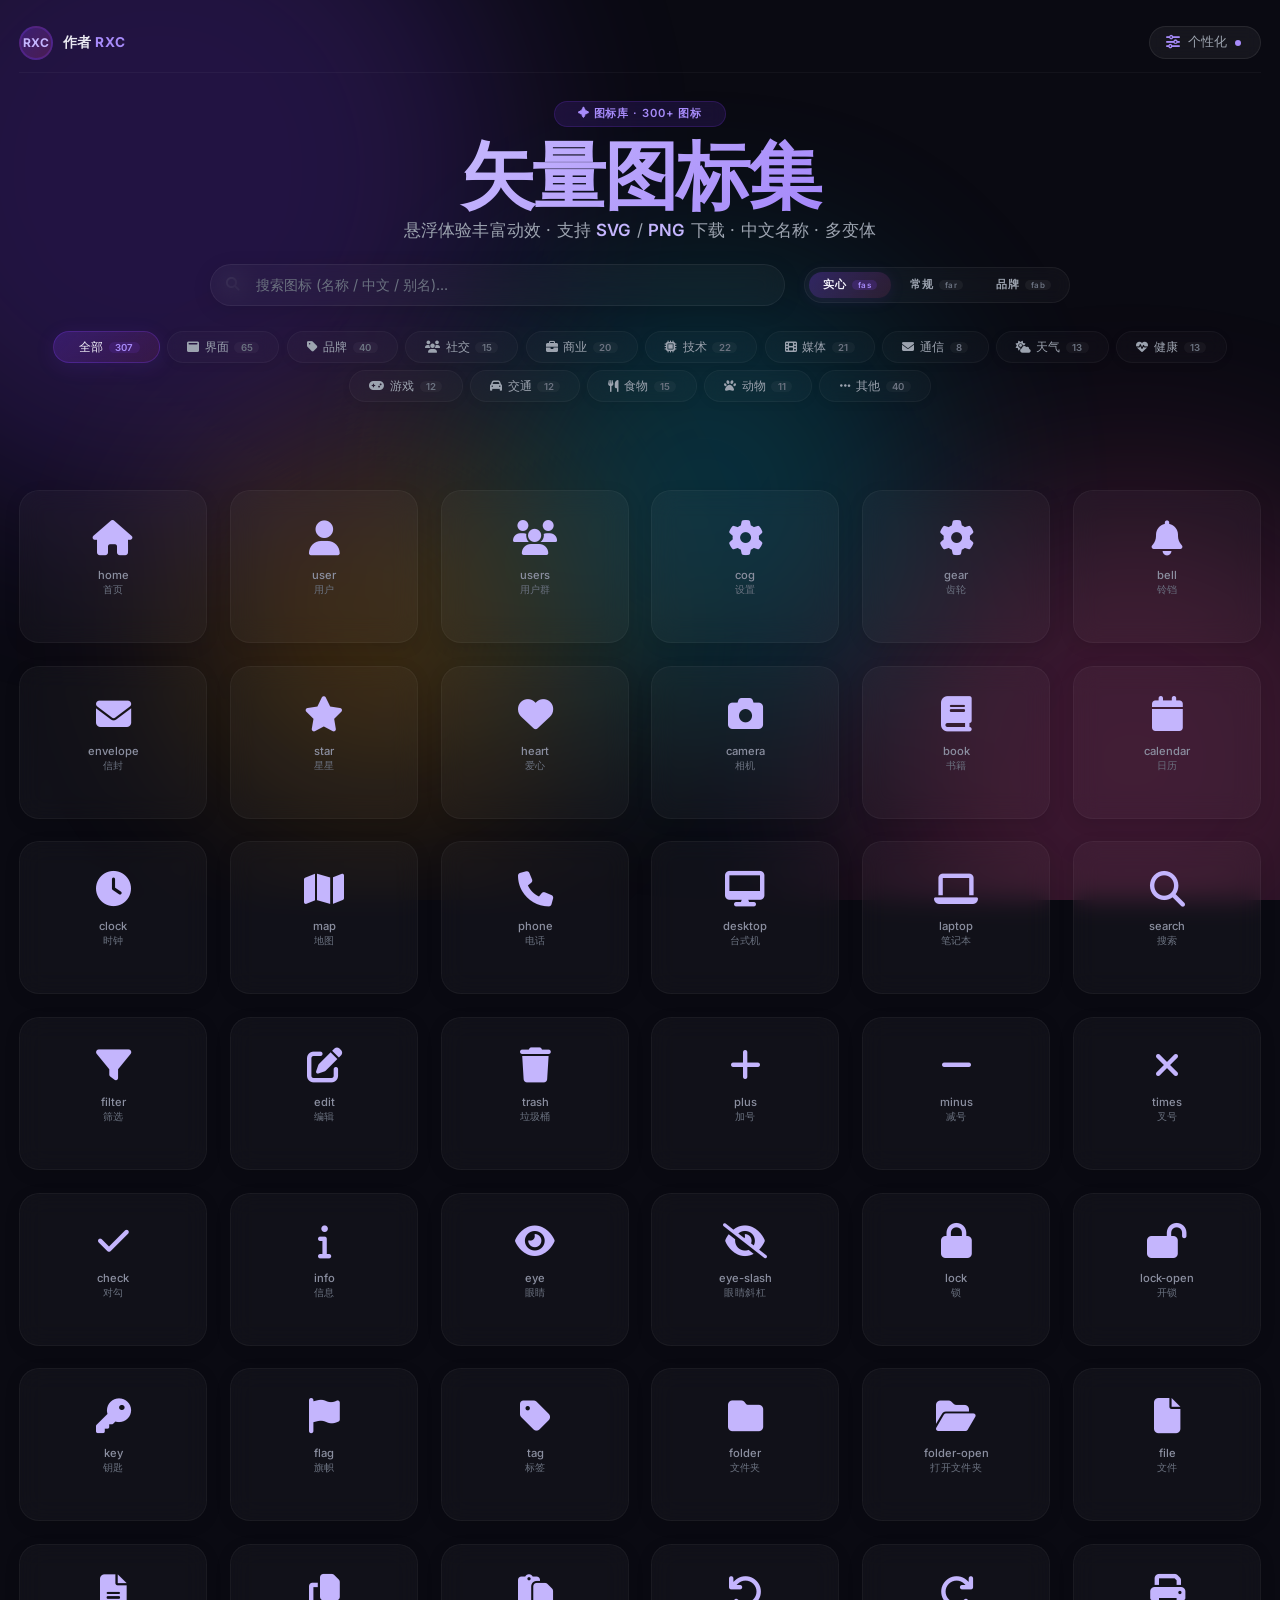
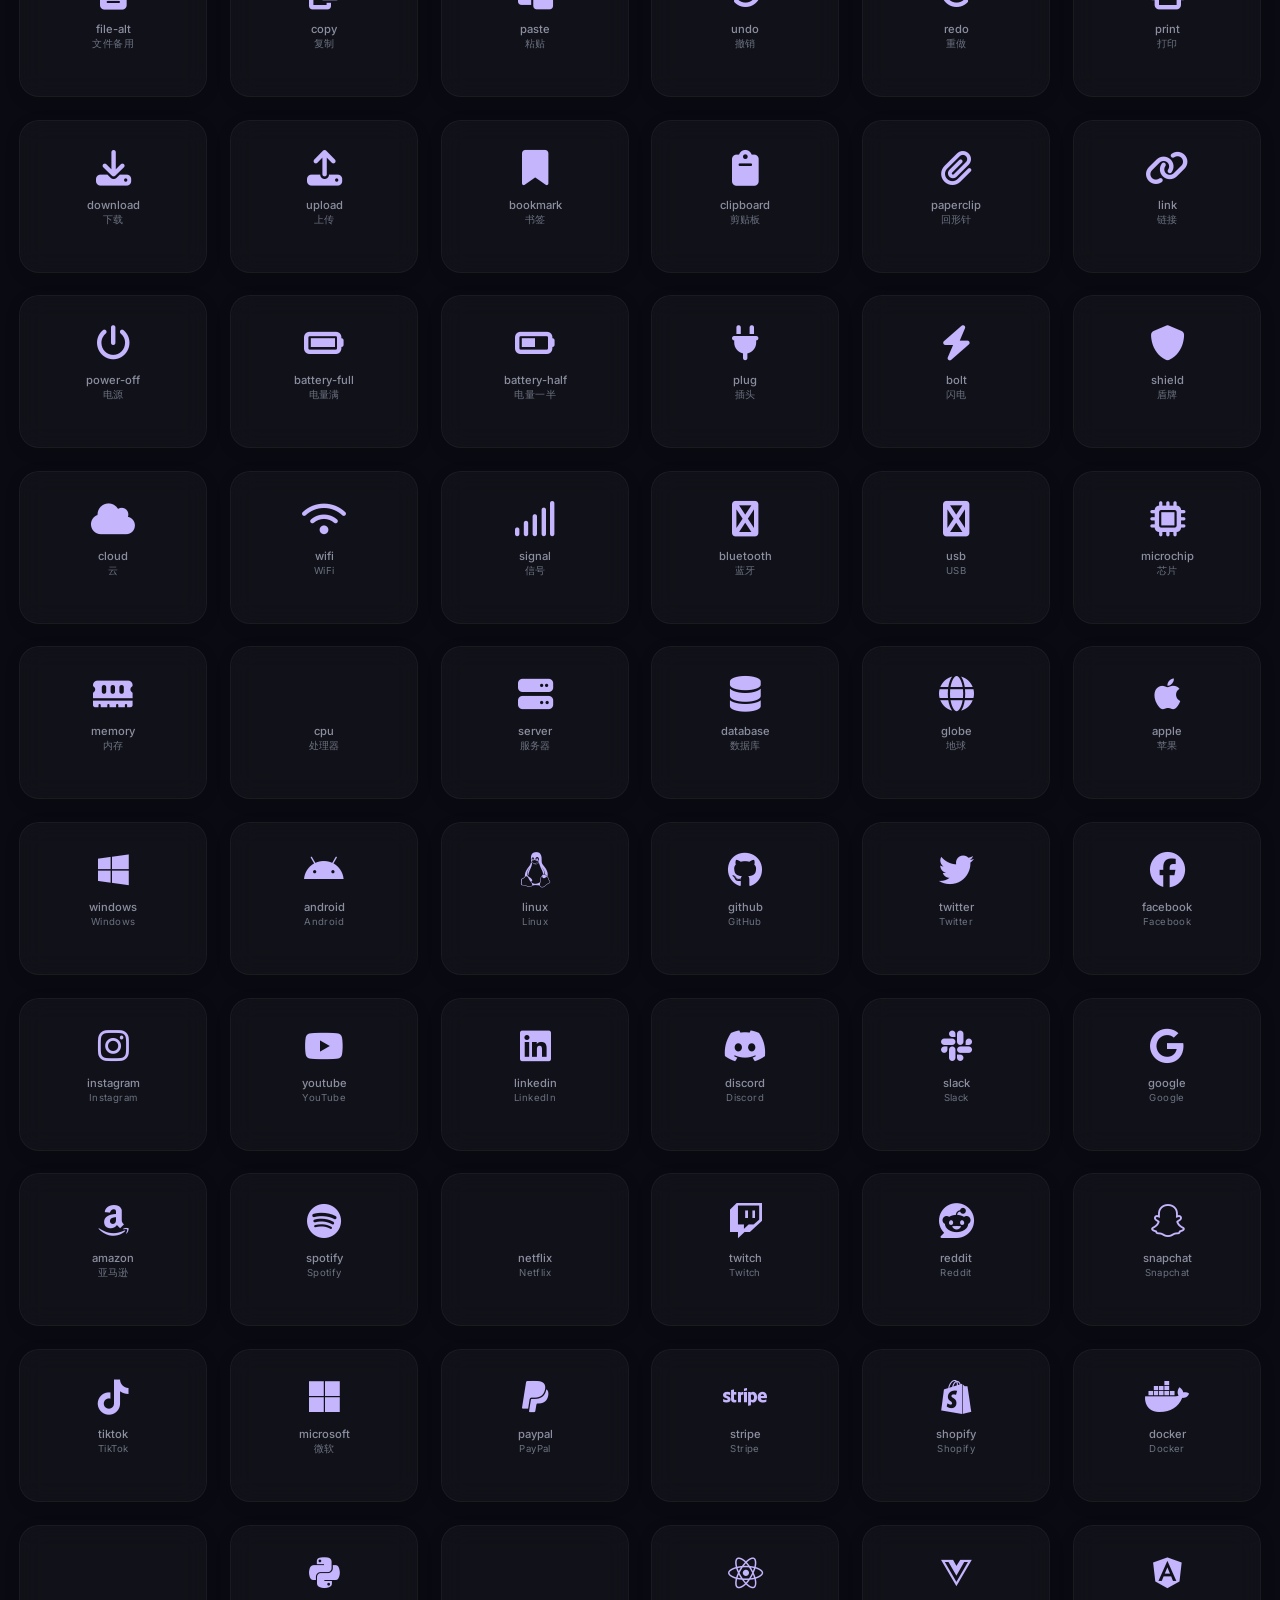
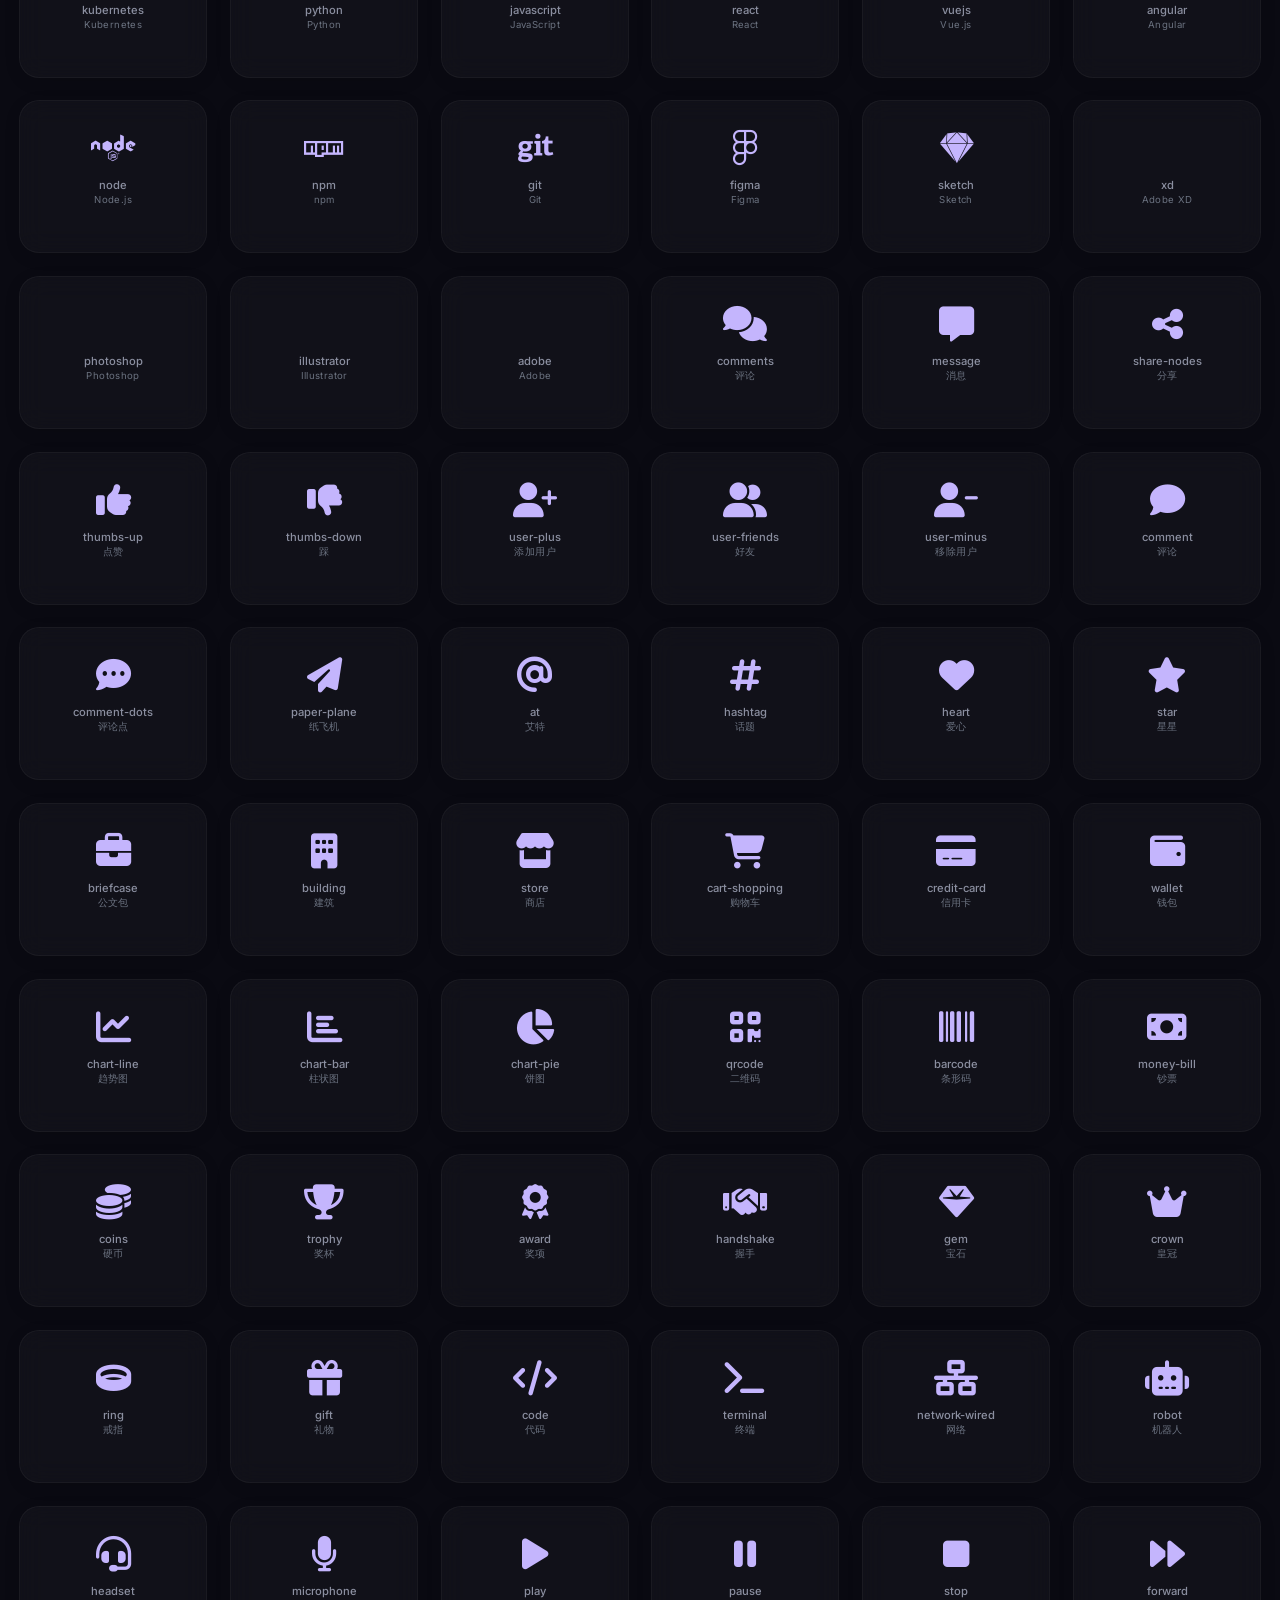
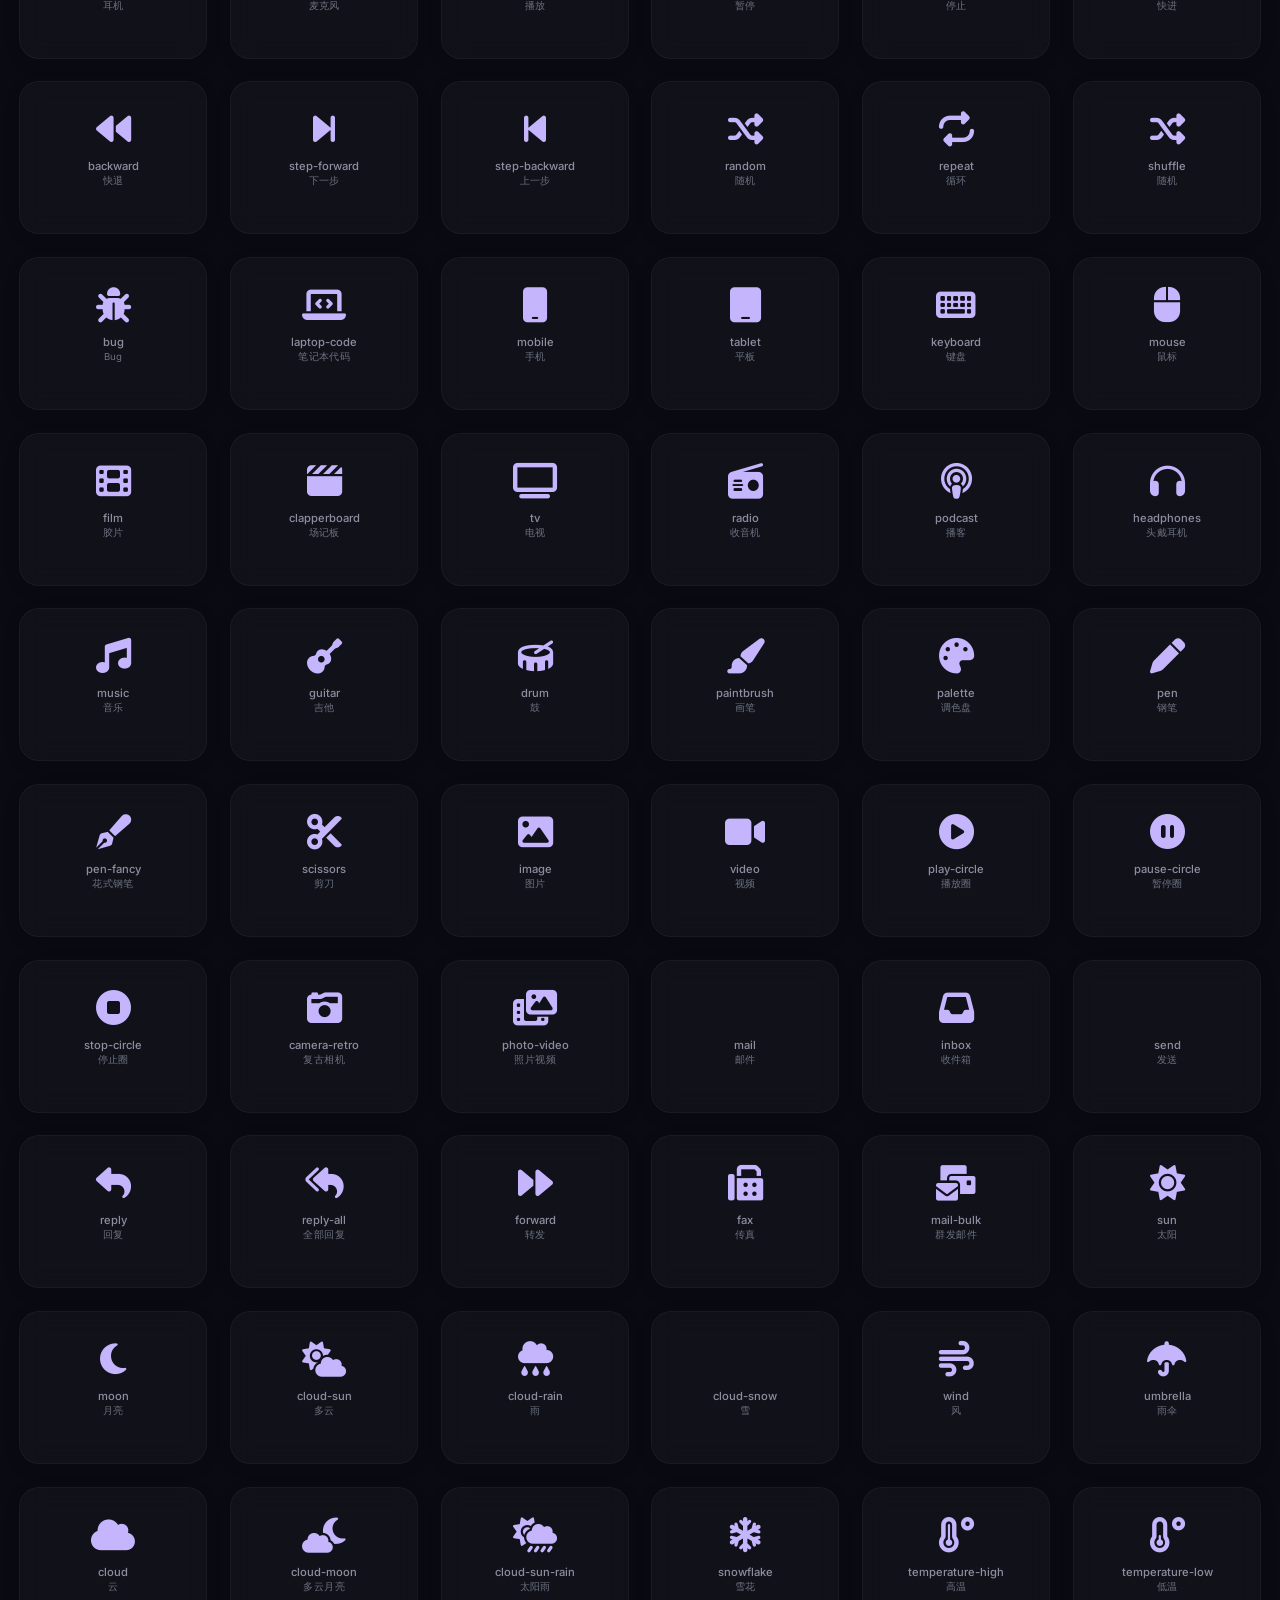
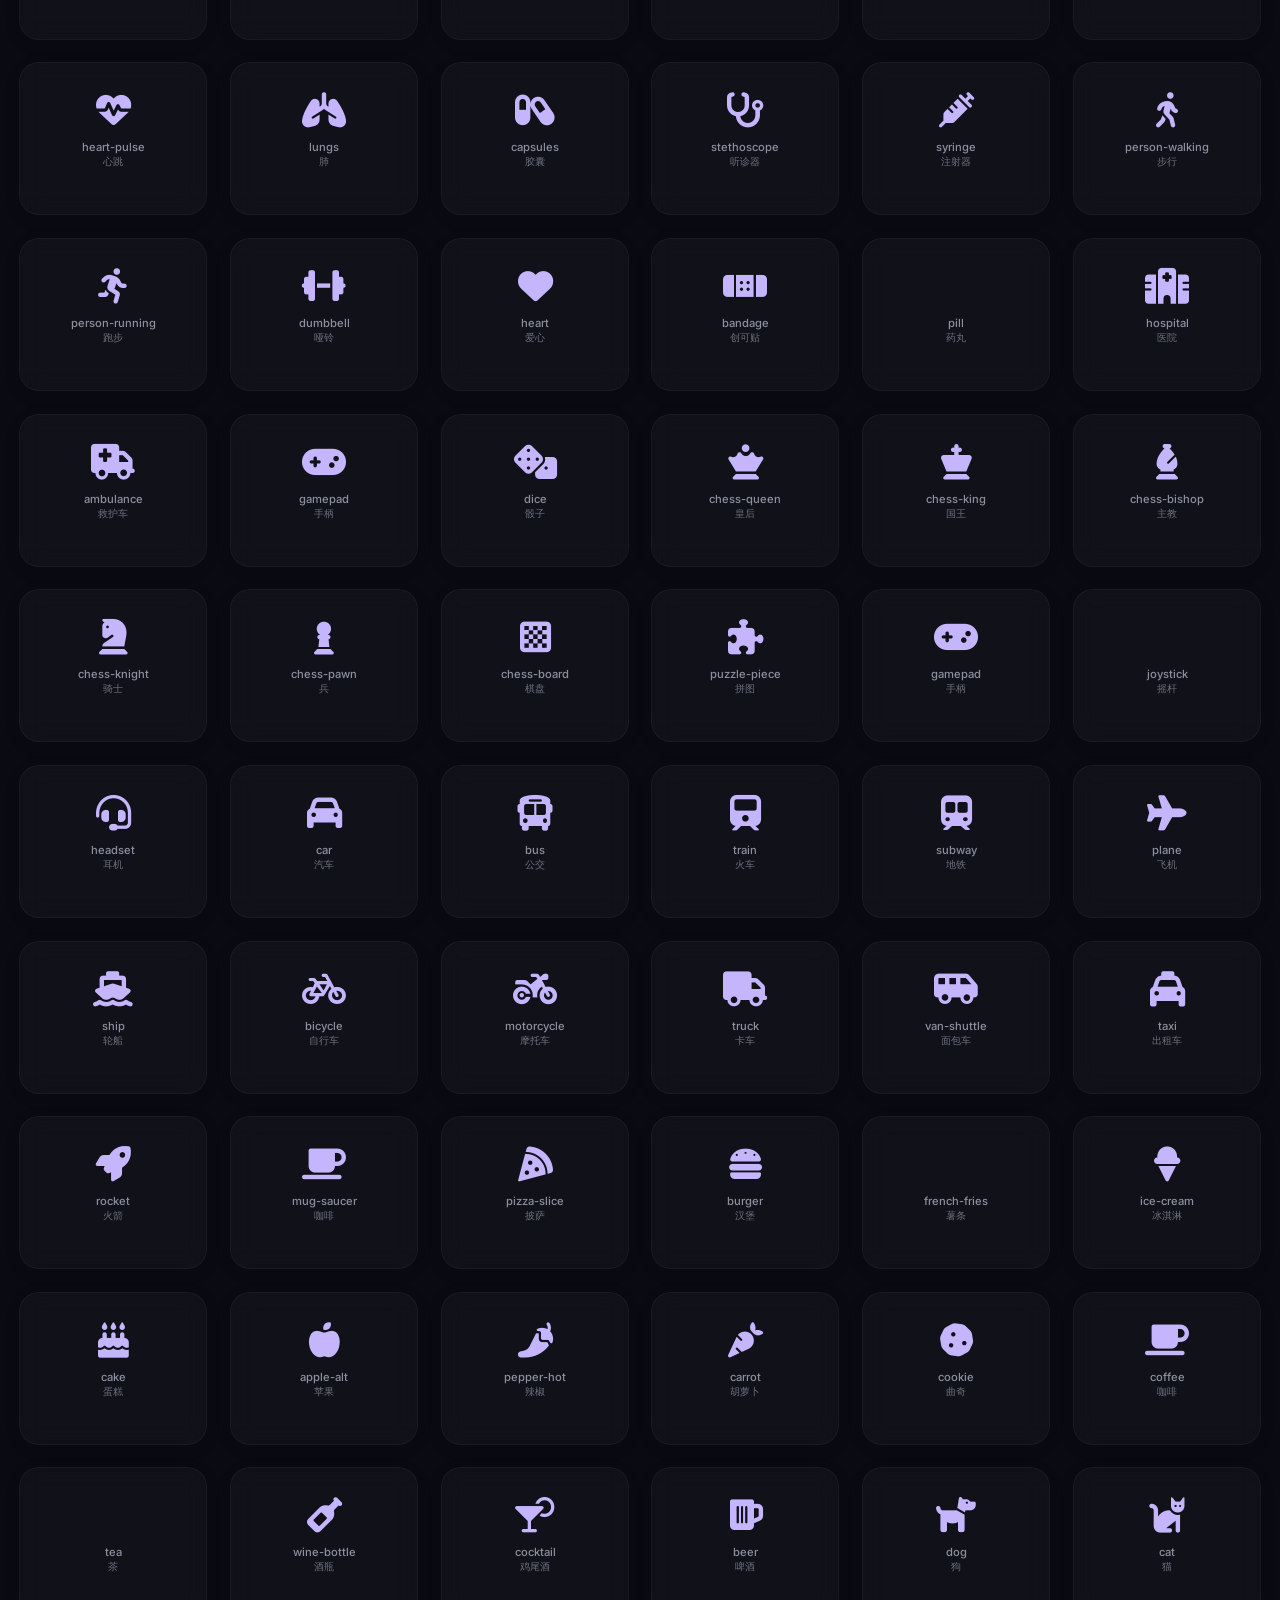
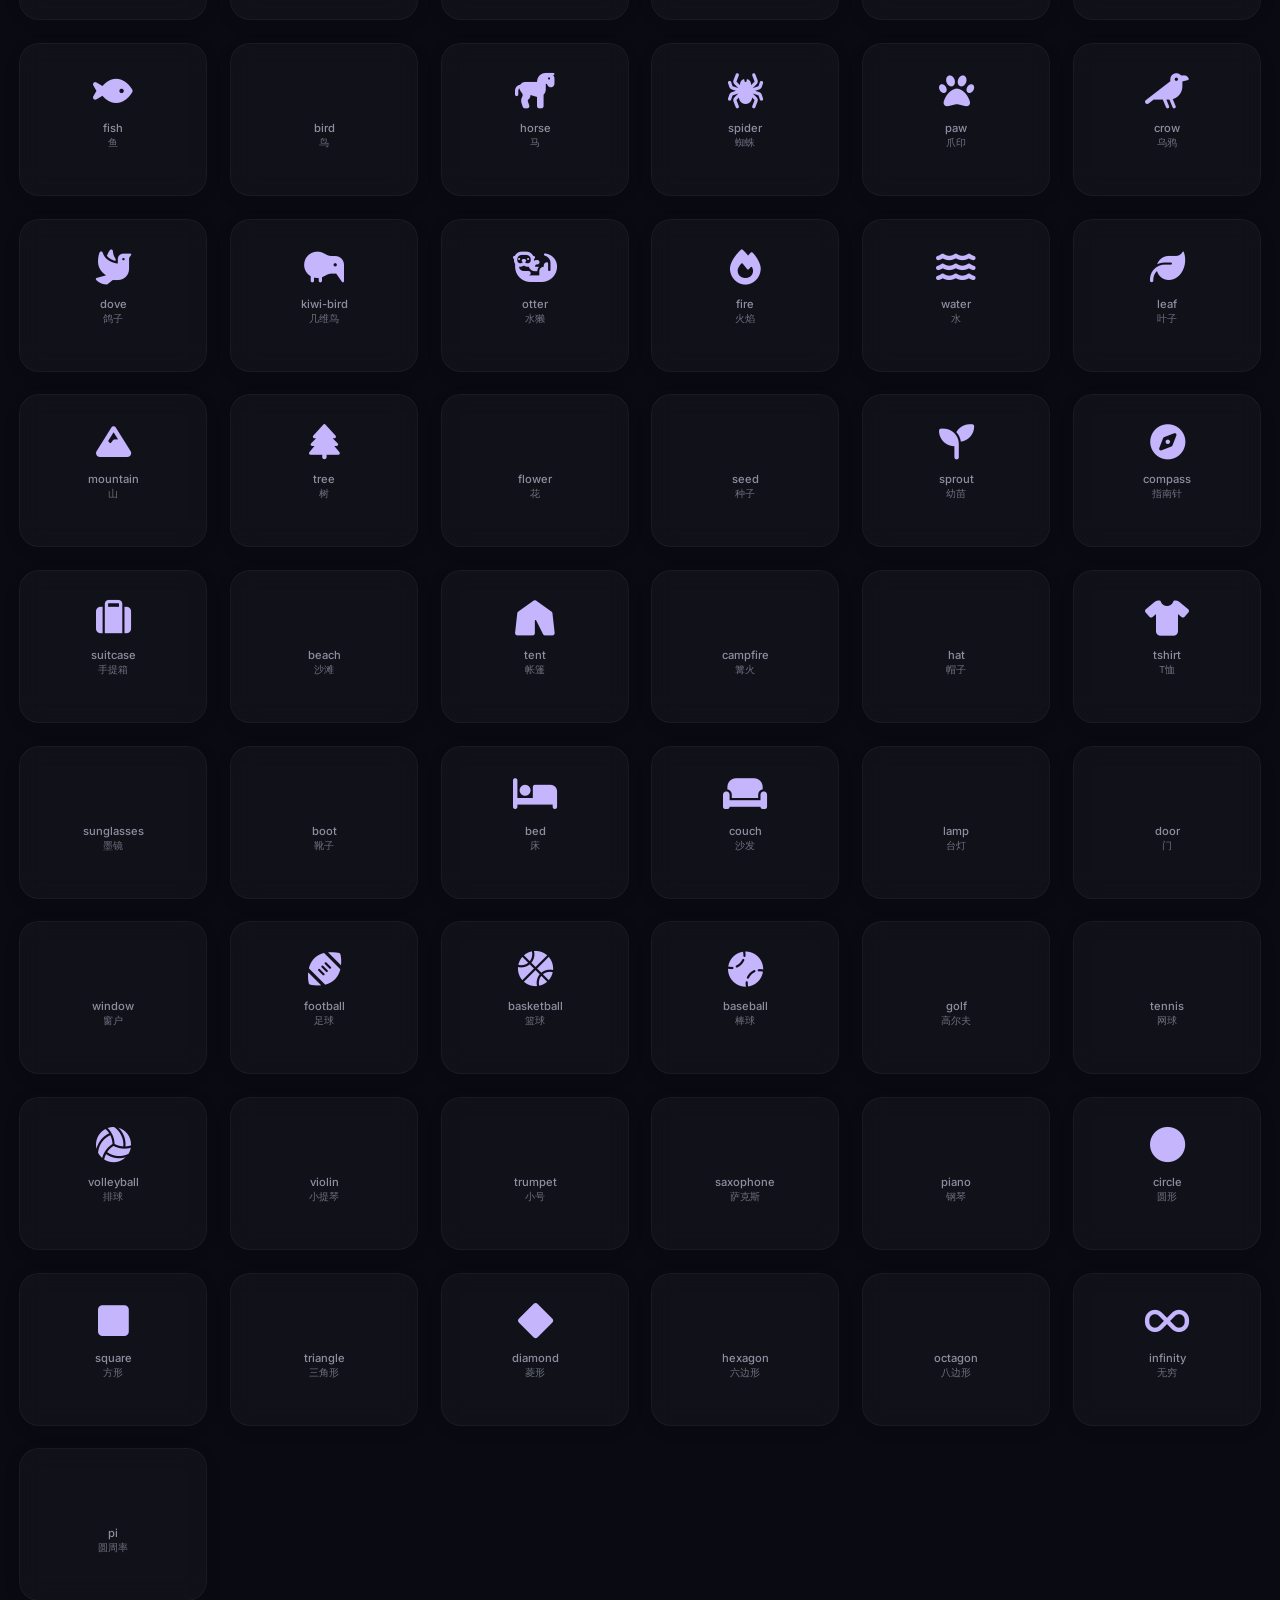
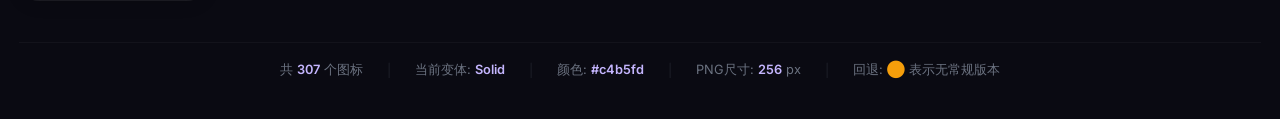
==== commit 08a8956c: "Update SVG.html" ====
--- a/Blog/2026.8/SVG.html
+++ b/Blog/2026.8/SVG.html
@@ -3,8 +3,7 @@
 <head>
     <meta charset="UTF-8" />
     <meta name="viewport" content="width=device-width, initial-scale=1.0" />
-    <title>✦ 矢量图标集 · 220+ 图标</title>
-    <!-- Favicon: 上一级目录的 LOGO.png -->
+    <title>✦ 矢量图标集 · 300+ 图标</title>
     <link rel="icon" href="../../LOGO.png" type="image/png" />
     <link rel="stylesheet" href="https://cdnjs.cloudflare.com/ajax/libs/font-awesome/6.5.0/css/all.min.css" />
     <link href="https://fonts.googleapis.com/css2?family=Inter:opsz,wght@14..32,300;14..32,400;14..32,500;14..32,600;14..32,700;14..32,800&display=swap" rel="stylesheet" />
@@ -484,686 +483,309 @@
             transform: translateY(30px) scale(0.96);
             animation: cardAppear 0.5s cubic-bezier(0.22, 1, 0.36, 1) forwards;
         }
-        .icon-card:nth-child(1) {
-            animation-delay: 0.02s;
-        }
-        .icon-card:nth-child(2) {
-            animation-delay: 0.04s;
-        }
-        .icon-card:nth-child(3) {
-            animation-delay: 0.06s;
-        }
-        .icon-card:nth-child(4) {
-            animation-delay: 0.08s;
-        }
-        .icon-card:nth-child(5) {
-            animation-delay: 0.10s;
-        }
-        .icon-card:nth-child(6) {
-            animation-delay: 0.12s;
-        }
-        .icon-card:nth-child(7) {
-            animation-delay: 0.14s;
-        }
-        .icon-card:nth-child(8) {
-            animation-delay: 0.16s;
-        }
-        .icon-card:nth-child(9) {
-            animation-delay: 0.18s;
-        }
-        .icon-card:nth-child(10) {
-            animation-delay: 0.20s;
-        }
-        .icon-card:nth-child(11) {
-            animation-delay: 0.22s;
-        }
-        .icon-card:nth-child(12) {
-            animation-delay: 0.24s;
-        }
-        .icon-card:nth-child(13) {
-            animation-delay: 0.26s;
-        }
-        .icon-card:nth-child(14) {
-            animation-delay: 0.28s;
-        }
-        .icon-card:nth-child(15) {
-            animation-delay: 0.30s;
-        }
-        .icon-card:nth-child(16) {
-            animation-delay: 0.32s;
-        }
-        .icon-card:nth-child(17) {
-            animation-delay: 0.34s;
-        }
-        .icon-card:nth-child(18) {
-            animation-delay: 0.36s;
-        }
-        .icon-card:nth-child(19) {
-            animation-delay: 0.38s;
-        }
-        .icon-card:nth-child(20) {
-            animation-delay: 0.40s;
-        }
-        .icon-card:nth-child(21) {
-            animation-delay: 0.42s;
-        }
-        .icon-card:nth-child(22) {
-            animation-delay: 0.44s;
-        }
-        .icon-card:nth-child(23) {
-            animation-delay: 0.46s;
-        }
-        .icon-card:nth-child(24) {
-            animation-delay: 0.48s;
-        }
-        .icon-card:nth-child(25) {
-            animation-delay: 0.50s;
-        }
-        .icon-card:nth-child(26) {
-            animation-delay: 0.52s;
-        }
-        .icon-card:nth-child(27) {
-            animation-delay: 0.54s;
-        }
-        .icon-card:nth-child(28) {
-            animation-delay: 0.56s;
-        }
-        .icon-card:nth-child(29) {
-            animation-delay: 0.58s;
-        }
-        .icon-card:nth-child(30) {
-            animation-delay: 0.60s;
-        }
-        .icon-card:nth-child(31) {
-            animation-delay: 0.62s;
-        }
-        .icon-card:nth-child(32) {
-            animation-delay: 0.64s;
-        }
-        .icon-card:nth-child(33) {
-            animation-delay: 0.66s;
-        }
-        .icon-card:nth-child(34) {
-            animation-delay: 0.68s;
-        }
-        .icon-card:nth-child(35) {
-            animation-delay: 0.70s;
-        }
-        .icon-card:nth-child(36) {
-            animation-delay: 0.72s;
-        }
-        .icon-card:nth-child(37) {
-            animation-delay: 0.74s;
-        }
-        .icon-card:nth-child(38) {
-            animation-delay: 0.76s;
-        }
-        .icon-card:nth-child(39) {
-            animation-delay: 0.78s;
-        }
-        .icon-card:nth-child(40) {
-            animation-delay: 0.80s;
-        }
-        .icon-card:nth-child(41) {
-            animation-delay: 0.82s;
-        }
-        .icon-card:nth-child(42) {
-            animation-delay: 0.84s;
-        }
-        .icon-card:nth-child(43) {
-            animation-delay: 0.86s;
-        }
-        .icon-card:nth-child(44) {
-            animation-delay: 0.88s;
-        }
-        .icon-card:nth-child(45) {
-            animation-delay: 0.90s;
-        }
-        .icon-card:nth-child(46) {
-            animation-delay: 0.92s;
-        }
-        .icon-card:nth-child(47) {
-            animation-delay: 0.94s;
-        }
-        .icon-card:nth-child(48) {
-            animation-delay: 0.96s;
-        }
-        .icon-card:nth-child(49) {
-            animation-delay: 0.98s;
-        }
-        .icon-card:nth-child(50) {
-            animation-delay: 1.00s;
-        }
-        .icon-card:nth-child(51) {
-            animation-delay: 1.02s;
-        }
-        .icon-card:nth-child(52) {
-            animation-delay: 1.04s;
-        }
-        .icon-card:nth-child(53) {
-            animation-delay: 1.06s;
-        }
-        .icon-card:nth-child(54) {
-            animation-delay: 1.08s;
-        }
-        .icon-card:nth-child(55) {
-            animation-delay: 1.10s;
-        }
-        .icon-card:nth-child(56) {
-            animation-delay: 1.12s;
-        }
-        .icon-card:nth-child(57) {
-            animation-delay: 1.14s;
-        }
-        .icon-card:nth-child(58) {
-            animation-delay: 1.16s;
-        }
-        .icon-card:nth-child(59) {
-            animation-delay: 1.18s;
-        }
-        .icon-card:nth-child(60) {
-            animation-delay: 1.20s;
-        }
-        .icon-card:nth-child(61) {
-            animation-delay: 1.22s;
-        }
-        .icon-card:nth-child(62) {
-            animation-delay: 1.24s;
-        }
-        .icon-card:nth-child(63) {
-            animation-delay: 1.26s;
-        }
-        .icon-card:nth-child(64) {
-            animation-delay: 1.28s;
-        }
-        .icon-card:nth-child(65) {
-            animation-delay: 1.30s;
-        }
-        .icon-card:nth-child(66) {
-            animation-delay: 1.32s;
-        }
-        .icon-card:nth-child(67) {
-            animation-delay: 1.34s;
-        }
-        .icon-card:nth-child(68) {
-            animation-delay: 1.36s;
-        }
-        .icon-card:nth-child(69) {
-            animation-delay: 1.38s;
-        }
-        .icon-card:nth-child(70) {
-            animation-delay: 1.40s;
-        }
-        .icon-card:nth-child(71) {
-            animation-delay: 1.42s;
-        }
-        .icon-card:nth-child(72) {
-            animation-delay: 1.44s;
-        }
-        .icon-card:nth-child(73) {
-            animation-delay: 1.46s;
-        }
-        .icon-card:nth-child(74) {
-            animation-delay: 1.48s;
-        }
-        .icon-card:nth-child(75) {
-            animation-delay: 1.50s;
-        }
-        .icon-card:nth-child(76) {
-            animation-delay: 1.52s;
-        }
-        .icon-card:nth-child(77) {
-            animation-delay: 1.54s;
-        }
-        .icon-card:nth-child(78) {
-            animation-delay: 1.56s;
-        }
-        .icon-card:nth-child(79) {
-            animation-delay: 1.58s;
-        }
-        .icon-card:nth-child(80) {
-            animation-delay: 1.60s;
-        }
-        .icon-card:nth-child(81) {
-            animation-delay: 1.62s;
-        }
-        .icon-card:nth-child(82) {
-            animation-delay: 1.64s;
-        }
-        .icon-card:nth-child(83) {
-            animation-delay: 1.66s;
-        }
-        .icon-card:nth-child(84) {
-            animation-delay: 1.68s;
-        }
-        .icon-card:nth-child(85) {
-            animation-delay: 1.70s;
-        }
-        .icon-card:nth-child(86) {
-            animation-delay: 1.72s;
-        }
-        .icon-card:nth-child(87) {
-            animation-delay: 1.74s;
-        }
-        .icon-card:nth-child(88) {
-            animation-delay: 1.76s;
-        }
-        .icon-card:nth-child(89) {
-            animation-delay: 1.78s;
-        }
-        .icon-card:nth-child(90) {
-            animation-delay: 1.80s;
-        }
-        .icon-card:nth-child(91) {
-            animation-delay: 1.82s;
-        }
-        .icon-card:nth-child(92) {
-            animation-delay: 1.84s;
-        }
-        .icon-card:nth-child(93) {
-            animation-delay: 1.86s;
-        }
-        .icon-card:nth-child(94) {
-            animation-delay: 1.88s;
-        }
-        .icon-card:nth-child(95) {
-            animation-delay: 1.90s;
-        }
-        .icon-card:nth-child(96) {
-            animation-delay: 1.92s;
-        }
-        .icon-card:nth-child(97) {
-            animation-delay: 1.94s;
-        }
-        .icon-card:nth-child(98) {
-            animation-delay: 1.96s;
-        }
-        .icon-card:nth-child(99) {
-            animation-delay: 1.98s;
-        }
-        .icon-card:nth-child(100) {
-            animation-delay: 2.00s;
-        }
-        .icon-card:nth-child(101) {
-            animation-delay: 2.02s;
-        }
-        .icon-card:nth-child(102) {
-            animation-delay: 2.04s;
-        }
-        .icon-card:nth-child(103) {
-            animation-delay: 2.06s;
-        }
-        .icon-card:nth-child(104) {
-            animation-delay: 2.08s;
-        }
-        .icon-card:nth-child(105) {
-            animation-delay: 2.10s;
-        }
-        .icon-card:nth-child(106) {
-            animation-delay: 2.12s;
-        }
-        .icon-card:nth-child(107) {
-            animation-delay: 2.14s;
-        }
-        .icon-card:nth-child(108) {
-            animation-delay: 2.16s;
-        }
-        .icon-card:nth-child(109) {
-            animation-delay: 2.18s;
-        }
-        .icon-card:nth-child(110) {
-            animation-delay: 2.20s;
-        }
-        .icon-card:nth-child(111) {
-            animation-delay: 2.22s;
-        }
-        .icon-card:nth-child(112) {
-            animation-delay: 2.24s;
-        }
-        .icon-card:nth-child(113) {
-            animation-delay: 2.26s;
-        }
-        .icon-card:nth-child(114) {
-            animation-delay: 2.28s;
-        }
-        .icon-card:nth-child(115) {
-            animation-delay: 2.30s;
-        }
-        .icon-card:nth-child(116) {
-            animation-delay: 2.32s;
-        }
-        .icon-card:nth-child(117) {
-            animation-delay: 2.34s;
-        }
-        .icon-card:nth-child(118) {
-            animation-delay: 2.36s;
-        }
-        .icon-card:nth-child(119) {
-            animation-delay: 2.38s;
-        }
-        .icon-card:nth-child(120) {
-            animation-delay: 2.40s;
-        }
-        .icon-card:nth-child(121) {
-            animation-delay: 2.42s;
-        }
-        .icon-card:nth-child(122) {
-            animation-delay: 2.44s;
-        }
-        .icon-card:nth-child(123) {
-            animation-delay: 2.46s;
-        }
-        .icon-card:nth-child(124) {
-            animation-delay: 2.48s;
-        }
-        .icon-card:nth-child(125) {
-            animation-delay: 2.50s;
-        }
-        .icon-card:nth-child(126) {
-            animation-delay: 2.52s;
-        }
-        .icon-card:nth-child(127) {
-            animation-delay: 2.54s;
-        }
-        .icon-card:nth-child(128) {
-            animation-delay: 2.56s;
-        }
-        .icon-card:nth-child(129) {
-            animation-delay: 2.58s;
-        }
-        .icon-card:nth-child(130) {
-            animation-delay: 2.60s;
-        }
-        .icon-card:nth-child(131) {
-            animation-delay: 2.62s;
-        }
-        .icon-card:nth-child(132) {
-            animation-delay: 2.64s;
-        }
-        .icon-card:nth-child(133) {
-            animation-delay: 2.66s;
-        }
-        .icon-card:nth-child(134) {
-            animation-delay: 2.68s;
-        }
-        .icon-card:nth-child(135) {
-            animation-delay: 2.70s;
-        }
-        .icon-card:nth-child(136) {
-            animation-delay: 2.72s;
-        }
-        .icon-card:nth-child(137) {
-            animation-delay: 2.74s;
-        }
-        .icon-card:nth-child(138) {
-            animation-delay: 2.76s;
-        }
-        .icon-card:nth-child(139) {
-            animation-delay: 2.78s;
-        }
-        .icon-card:nth-child(140) {
-            animation-delay: 2.80s;
-        }
-        .icon-card:nth-child(141) {
-            animation-delay: 2.82s;
-        }
-        .icon-card:nth-child(142) {
-            animation-delay: 2.84s;
-        }
-        .icon-card:nth-child(143) {
-            animation-delay: 2.86s;
-        }
-        .icon-card:nth-child(144) {
-            animation-delay: 2.88s;
-        }
-        .icon-card:nth-child(145) {
-            animation-delay: 2.90s;
-        }
-        .icon-card:nth-child(146) {
-            animation-delay: 2.92s;
-        }
-        .icon-card:nth-child(147) {
-            animation-delay: 2.94s;
-        }
-        .icon-card:nth-child(148) {
-            animation-delay: 2.96s;
-        }
-        .icon-card:nth-child(149) {
-            animation-delay: 2.98s;
-        }
-        .icon-card:nth-child(150) {
-            animation-delay: 3.00s;
-        }
-        .icon-card:nth-child(151) {
-            animation-delay: 3.02s;
-        }
-        .icon-card:nth-child(152) {
-            animation-delay: 3.04s;
-        }
-        .icon-card:nth-child(153) {
-            animation-delay: 3.06s;
-        }
-        .icon-card:nth-child(154) {
-            animation-delay: 3.08s;
-        }
-        .icon-card:nth-child(155) {
-            animation-delay: 3.10s;
-        }
-        .icon-card:nth-child(156) {
-            animation-delay: 3.12s;
-        }
-        .icon-card:nth-child(157) {
-            animation-delay: 3.14s;
-        }
-        .icon-card:nth-child(158) {
-            animation-delay: 3.16s;
-        }
-        .icon-card:nth-child(159) {
-            animation-delay: 3.18s;
-        }
-        .icon-card:nth-child(160) {
-            animation-delay: 3.20s;
-        }
-        .icon-card:nth-child(161) {
-            animation-delay: 3.22s;
-        }
-        .icon-card:nth-child(162) {
-            animation-delay: 3.24s;
-        }
-        .icon-card:nth-child(163) {
-            animation-delay: 3.26s;
-        }
-        .icon-card:nth-child(164) {
-            animation-delay: 3.28s;
-        }
-        .icon-card:nth-child(165) {
-            animation-delay: 3.30s;
-        }
-        .icon-card:nth-child(166) {
-            animation-delay: 3.32s;
-        }
-        .icon-card:nth-child(167) {
-            animation-delay: 3.34s;
-        }
-        .icon-card:nth-child(168) {
-            animation-delay: 3.36s;
-        }
-        .icon-card:nth-child(169) {
-            animation-delay: 3.38s;
-        }
-        .icon-card:nth-child(170) {
-            animation-delay: 3.40s;
-        }
-        .icon-card:nth-child(171) {
-            animation-delay: 3.42s;
-        }
-        .icon-card:nth-child(172) {
-            animation-delay: 3.44s;
-        }
-        .icon-card:nth-child(173) {
-            animation-delay: 3.46s;
-        }
-        .icon-card:nth-child(174) {
-            animation-delay: 3.48s;
-        }
-        .icon-card:nth-child(175) {
-            animation-delay: 3.50s;
-        }
-        .icon-card:nth-child(176) {
-            animation-delay: 3.52s;
-        }
-        .icon-card:nth-child(177) {
-            animation-delay: 3.54s;
-        }
-        .icon-card:nth-child(178) {
-            animation-delay: 3.56s;
-        }
-        .icon-card:nth-child(179) {
-            animation-delay: 3.58s;
-        }
-        .icon-card:nth-child(180) {
-            animation-delay: 3.60s;
-        }
-        .icon-card:nth-child(181) {
-            animation-delay: 3.62s;
-        }
-        .icon-card:nth-child(182) {
-            animation-delay: 3.64s;
-        }
-        .icon-card:nth-child(183) {
-            animation-delay: 3.66s;
-        }
-        .icon-card:nth-child(184) {
-            animation-delay: 3.68s;
-        }
-        .icon-card:nth-child(185) {
-            animation-delay: 3.70s;
-        }
-        .icon-card:nth-child(186) {
-            animation-delay: 3.72s;
-        }
-        .icon-card:nth-child(187) {
-            animation-delay: 3.74s;
-        }
-        .icon-card:nth-child(188) {
-            animation-delay: 3.76s;
-        }
-        .icon-card:nth-child(189) {
-            animation-delay: 3.78s;
-        }
-        .icon-card:nth-child(190) {
-            animation-delay: 3.80s;
-        }
-        .icon-card:nth-child(191) {
-            animation-delay: 3.82s;
-        }
-        .icon-card:nth-child(192) {
-            animation-delay: 3.84s;
-        }
-        .icon-card:nth-child(193) {
-            animation-delay: 3.86s;
-        }
-        .icon-card:nth-child(194) {
-            animation-delay: 3.88s;
-        }
-        .icon-card:nth-child(195) {
-            animation-delay: 3.90s;
-        }
-        .icon-card:nth-child(196) {
-            animation-delay: 3.92s;
-        }
-        .icon-card:nth-child(197) {
-            animation-delay: 3.94s;
-        }
-        .icon-card:nth-child(198) {
-            animation-delay: 3.96s;
-        }
-        .icon-card:nth-child(199) {
-            animation-delay: 3.98s;
-        }
-        .icon-card:nth-child(200) {
-            animation-delay: 4.00s;
-        }
-        .icon-card:nth-child(201) {
-            animation-delay: 4.02s;
-        }
-        .icon-card:nth-child(202) {
-            animation-delay: 4.04s;
-        }
-        .icon-card:nth-child(203) {
-            animation-delay: 4.06s;
-        }
-        .icon-card:nth-child(204) {
-            animation-delay: 4.08s;
-        }
-        .icon-card:nth-child(205) {
-            animation-delay: 4.10s;
-        }
-        .icon-card:nth-child(206) {
-            animation-delay: 4.12s;
-        }
-        .icon-card:nth-child(207) {
-            animation-delay: 4.14s;
-        }
-        .icon-card:nth-child(208) {
-            animation-delay: 4.16s;
-        }
-        .icon-card:nth-child(209) {
-            animation-delay: 4.18s;
-        }
-        .icon-card:nth-child(210) {
-            animation-delay: 4.20s;
-        }
-        .icon-card:nth-child(211) {
-            animation-delay: 4.22s;
-        }
-        .icon-card:nth-child(212) {
-            animation-delay: 4.24s;
-        }
-        .icon-card:nth-child(213) {
-            animation-delay: 4.26s;
-        }
-        .icon-card:nth-child(214) {
-            animation-delay: 4.28s;
-        }
-        .icon-card:nth-child(215) {
-            animation-delay: 4.30s;
-        }
-        .icon-card:nth-child(216) {
-            animation-delay: 4.32s;
-        }
-        .icon-card:nth-child(217) {
-            animation-delay: 4.34s;
-        }
-        .icon-card:nth-child(218) {
-            animation-delay: 4.36s;
-        }
-        .icon-card:nth-child(219) {
-            animation-delay: 4.38s;
-        }
-        .icon-card:nth-child(220) {
-            animation-delay: 4.40s;
-        }
-        .icon-card:nth-child(221) {
-            animation-delay: 4.42s;
-        }
-        .icon-card:nth-child(222) {
-            animation-delay: 4.44s;
-        }
-        .icon-card:nth-child(223) {
-            animation-delay: 4.46s;
-        }
-        .icon-card:nth-child(224) {
-            animation-delay: 4.48s;
-        }
-        .icon-card:nth-child(225) {
-            animation-delay: 4.50s;
-        }
+        .icon-card:nth-child(1) { animation-delay: 0.02s; }
+        .icon-card:nth-child(2) { animation-delay: 0.04s; }
+        .icon-card:nth-child(3) { animation-delay: 0.06s; }
+        .icon-card:nth-child(4) { animation-delay: 0.08s; }
+        .icon-card:nth-child(5) { animation-delay: 0.10s; }
+        .icon-card:nth-child(6) { animation-delay: 0.12s; }
+        .icon-card:nth-child(7) { animation-delay: 0.14s; }
+        .icon-card:nth-child(8) { animation-delay: 0.16s; }
+        .icon-card:nth-child(9) { animation-delay: 0.18s; }
+        .icon-card:nth-child(10) { animation-delay: 0.20s; }
+        .icon-card:nth-child(11) { animation-delay: 0.22s; }
+        .icon-card:nth-child(12) { animation-delay: 0.24s; }
+        .icon-card:nth-child(13) { animation-delay: 0.26s; }
+        .icon-card:nth-child(14) { animation-delay: 0.28s; }
+        .icon-card:nth-child(15) { animation-delay: 0.30s; }
+        .icon-card:nth-child(16) { animation-delay: 0.32s; }
+        .icon-card:nth-child(17) { animation-delay: 0.34s; }
+        .icon-card:nth-child(18) { animation-delay: 0.36s; }
+        .icon-card:nth-child(19) { animation-delay: 0.38s; }
+        .icon-card:nth-child(20) { animation-delay: 0.40s; }
+        .icon-card:nth-child(21) { animation-delay: 0.42s; }
+        .icon-card:nth-child(22) { animation-delay: 0.44s; }
+        .icon-card:nth-child(23) { animation-delay: 0.46s; }
+        .icon-card:nth-child(24) { animation-delay: 0.48s; }
+        .icon-card:nth-child(25) { animation-delay: 0.50s; }
+        .icon-card:nth-child(26) { animation-delay: 0.52s; }
+        .icon-card:nth-child(27) { animation-delay: 0.54s; }
+        .icon-card:nth-child(28) { animation-delay: 0.56s; }
+        .icon-card:nth-child(29) { animation-delay: 0.58s; }
+        .icon-card:nth-child(30) { animation-delay: 0.60s; }
+        .icon-card:nth-child(31) { animation-delay: 0.62s; }
+        .icon-card:nth-child(32) { animation-delay: 0.64s; }
+        .icon-card:nth-child(33) { animation-delay: 0.66s; }
+        .icon-card:nth-child(34) { animation-delay: 0.68s; }
+        .icon-card:nth-child(35) { animation-delay: 0.70s; }
+        .icon-card:nth-child(36) { animation-delay: 0.72s; }
+        .icon-card:nth-child(37) { animation-delay: 0.74s; }
+        .icon-card:nth-child(38) { animation-delay: 0.76s; }
+        .icon-card:nth-child(39) { animation-delay: 0.78s; }
+        .icon-card:nth-child(40) { animation-delay: 0.80s; }
+        .icon-card:nth-child(41) { animation-delay: 0.82s; }
+        .icon-card:nth-child(42) { animation-delay: 0.84s; }
+        .icon-card:nth-child(43) { animation-delay: 0.86s; }
+        .icon-card:nth-child(44) { animation-delay: 0.88s; }
+        .icon-card:nth-child(45) { animation-delay: 0.90s; }
+        .icon-card:nth-child(46) { animation-delay: 0.92s; }
+        .icon-card:nth-child(47) { animation-delay: 0.94s; }
+        .icon-card:nth-child(48) { animation-delay: 0.96s; }
+        .icon-card:nth-child(49) { animation-delay: 0.98s; }
+        .icon-card:nth-child(50) { animation-delay: 1.00s; }
+        .icon-card:nth-child(51) { animation-delay: 1.02s; }
+        .icon-card:nth-child(52) { animation-delay: 1.04s; }
+        .icon-card:nth-child(53) { animation-delay: 1.06s; }
+        .icon-card:nth-child(54) { animation-delay: 1.08s; }
+        .icon-card:nth-child(55) { animation-delay: 1.10s; }
+        .icon-card:nth-child(56) { animation-delay: 1.12s; }
+        .icon-card:nth-child(57) { animation-delay: 1.14s; }
+        .icon-card:nth-child(58) { animation-delay: 1.16s; }
+        .icon-card:nth-child(59) { animation-delay: 1.18s; }
+        .icon-card:nth-child(60) { animation-delay: 1.20s; }
+        .icon-card:nth-child(61) { animation-delay: 1.22s; }
+        .icon-card:nth-child(62) { animation-delay: 1.24s; }
+        .icon-card:nth-child(63) { animation-delay: 1.26s; }
+        .icon-card:nth-child(64) { animation-delay: 1.28s; }
+        .icon-card:nth-child(65) { animation-delay: 1.30s; }
+        .icon-card:nth-child(66) { animation-delay: 1.32s; }
+        .icon-card:nth-child(67) { animation-delay: 1.34s; }
+        .icon-card:nth-child(68) { animation-delay: 1.36s; }
+        .icon-card:nth-child(69) { animation-delay: 1.38s; }
+        .icon-card:nth-child(70) { animation-delay: 1.40s; }
+        .icon-card:nth-child(71) { animation-delay: 1.42s; }
+        .icon-card:nth-child(72) { animation-delay: 1.44s; }
+        .icon-card:nth-child(73) { animation-delay: 1.46s; }
+        .icon-card:nth-child(74) { animation-delay: 1.48s; }
+        .icon-card:nth-child(75) { animation-delay: 1.50s; }
+        .icon-card:nth-child(76) { animation-delay: 1.52s; }
+        .icon-card:nth-child(77) { animation-delay: 1.54s; }
+        .icon-card:nth-child(78) { animation-delay: 1.56s; }
+        .icon-card:nth-child(79) { animation-delay: 1.58s; }
+        .icon-card:nth-child(80) { animation-delay: 1.60s; }
+        .icon-card:nth-child(81) { animation-delay: 1.62s; }
+        .icon-card:nth-child(82) { animation-delay: 1.64s; }
+        .icon-card:nth-child(83) { animation-delay: 1.66s; }
+        .icon-card:nth-child(84) { animation-delay: 1.68s; }
+        .icon-card:nth-child(85) { animation-delay: 1.70s; }
+        .icon-card:nth-child(86) { animation-delay: 1.72s; }
+        .icon-card:nth-child(87) { animation-delay: 1.74s; }
+        .icon-card:nth-child(88) { animation-delay: 1.76s; }
+        .icon-card:nth-child(89) { animation-delay: 1.78s; }
+        .icon-card:nth-child(90) { animation-delay: 1.80s; }
+        .icon-card:nth-child(91) { animation-delay: 1.82s; }
+        .icon-card:nth-child(92) { animation-delay: 1.84s; }
+        .icon-card:nth-child(93) { animation-delay: 1.86s; }
+        .icon-card:nth-child(94) { animation-delay: 1.88s; }
+        .icon-card:nth-child(95) { animation-delay: 1.90s; }
+        .icon-card:nth-child(96) { animation-delay: 1.92s; }
+        .icon-card:nth-child(97) { animation-delay: 1.94s; }
+        .icon-card:nth-child(98) { animation-delay: 1.96s; }
+        .icon-card:nth-child(99) { animation-delay: 1.98s; }
+        .icon-card:nth-child(100) { animation-delay: 2.00s; }
+        .icon-card:nth-child(101) { animation-delay: 2.02s; }
+        .icon-card:nth-child(102) { animation-delay: 2.04s; }
+        .icon-card:nth-child(103) { animation-delay: 2.06s; }
+        .icon-card:nth-child(104) { animation-delay: 2.08s; }
+        .icon-card:nth-child(105) { animation-delay: 2.10s; }
+        .icon-card:nth-child(106) { animation-delay: 2.12s; }
+        .icon-card:nth-child(107) { animation-delay: 2.14s; }
+        .icon-card:nth-child(108) { animation-delay: 2.16s; }
+        .icon-card:nth-child(109) { animation-delay: 2.18s; }
+        .icon-card:nth-child(110) { animation-delay: 2.20s; }
+        .icon-card:nth-child(111) { animation-delay: 2.22s; }
+        .icon-card:nth-child(112) { animation-delay: 2.24s; }
+        .icon-card:nth-child(113) { animation-delay: 2.26s; }
+        .icon-card:nth-child(114) { animation-delay: 2.28s; }
+        .icon-card:nth-child(115) { animation-delay: 2.30s; }
+        .icon-card:nth-child(116) { animation-delay: 2.32s; }
+        .icon-card:nth-child(117) { animation-delay: 2.34s; }
+        .icon-card:nth-child(118) { animation-delay: 2.36s; }
+        .icon-card:nth-child(119) { animation-delay: 2.38s; }
+        .icon-card:nth-child(120) { animation-delay: 2.40s; }
+        .icon-card:nth-child(121) { animation-delay: 2.42s; }
+        .icon-card:nth-child(122) { animation-delay: 2.44s; }
+        .icon-card:nth-child(123) { animation-delay: 2.46s; }
+        .icon-card:nth-child(124) { animation-delay: 2.48s; }
+        .icon-card:nth-child(125) { animation-delay: 2.50s; }
+        .icon-card:nth-child(126) { animation-delay: 2.52s; }
+        .icon-card:nth-child(127) { animation-delay: 2.54s; }
+        .icon-card:nth-child(128) { animation-delay: 2.56s; }
+        .icon-card:nth-child(129) { animation-delay: 2.58s; }
+        .icon-card:nth-child(130) { animation-delay: 2.60s; }
+        .icon-card:nth-child(131) { animation-delay: 2.62s; }
+        .icon-card:nth-child(132) { animation-delay: 2.64s; }
+        .icon-card:nth-child(133) { animation-delay: 2.66s; }
+        .icon-card:nth-child(134) { animation-delay: 2.68s; }
+        .icon-card:nth-child(135) { animation-delay: 2.70s; }
+        .icon-card:nth-child(136) { animation-delay: 2.72s; }
+        .icon-card:nth-child(137) { animation-delay: 2.74s; }
+        .icon-card:nth-child(138) { animation-delay: 2.76s; }
+        .icon-card:nth-child(139) { animation-delay: 2.78s; }
+        .icon-card:nth-child(140) { animation-delay: 2.80s; }
+        .icon-card:nth-child(141) { animation-delay: 2.82s; }
+        .icon-card:nth-child(142) { animation-delay: 2.84s; }
+        .icon-card:nth-child(143) { animation-delay: 2.86s; }
+        .icon-card:nth-child(144) { animation-delay: 2.88s; }
+        .icon-card:nth-child(145) { animation-delay: 2.90s; }
+        .icon-card:nth-child(146) { animation-delay: 2.92s; }
+        .icon-card:nth-child(147) { animation-delay: 2.94s; }
+        .icon-card:nth-child(148) { animation-delay: 2.96s; }
+        .icon-card:nth-child(149) { animation-delay: 2.98s; }
+        .icon-card:nth-child(150) { animation-delay: 3.00s; }
+        .icon-card:nth-child(151) { animation-delay: 3.02s; }
+        .icon-card:nth-child(152) { animation-delay: 3.04s; }
+        .icon-card:nth-child(153) { animation-delay: 3.06s; }
+        .icon-card:nth-child(154) { animation-delay: 3.08s; }
+        .icon-card:nth-child(155) { animation-delay: 3.10s; }
+        .icon-card:nth-child(156) { animation-delay: 3.12s; }
+        .icon-card:nth-child(157) { animation-delay: 3.14s; }
+        .icon-card:nth-child(158) { animation-delay: 3.16s; }
+        .icon-card:nth-child(159) { animation-delay: 3.18s; }
+        .icon-card:nth-child(160) { animation-delay: 3.20s; }
+        .icon-card:nth-child(161) { animation-delay: 3.22s; }
+        .icon-card:nth-child(162) { animation-delay: 3.24s; }
+        .icon-card:nth-child(163) { animation-delay: 3.26s; }
+        .icon-card:nth-child(164) { animation-delay: 3.28s; }
+        .icon-card:nth-child(165) { animation-delay: 3.30s; }
+        .icon-card:nth-child(166) { animation-delay: 3.32s; }
+        .icon-card:nth-child(167) { animation-delay: 3.34s; }
+        .icon-card:nth-child(168) { animation-delay: 3.36s; }
+        .icon-card:nth-child(169) { animation-delay: 3.38s; }
+        .icon-card:nth-child(170) { animation-delay: 3.40s; }
+        .icon-card:nth-child(171) { animation-delay: 3.42s; }
+        .icon-card:nth-child(172) { animation-delay: 3.44s; }
+        .icon-card:nth-child(173) { animation-delay: 3.46s; }
+        .icon-card:nth-child(174) { animation-delay: 3.48s; }
+        .icon-card:nth-child(175) { animation-delay: 3.50s; }
+        .icon-card:nth-child(176) { animation-delay: 3.52s; }
+        .icon-card:nth-child(177) { animation-delay: 3.54s; }
+        .icon-card:nth-child(178) { animation-delay: 3.56s; }
+        .icon-card:nth-child(179) { animation-delay: 3.58s; }
+        .icon-card:nth-child(180) { animation-delay: 3.60s; }
+        .icon-card:nth-child(181) { animation-delay: 3.62s; }
+        .icon-card:nth-child(182) { animation-delay: 3.64s; }
+        .icon-card:nth-child(183) { animation-delay: 3.66s; }
+        .icon-card:nth-child(184) { animation-delay: 3.68s; }
+        .icon-card:nth-child(185) { animation-delay: 3.70s; }
+        .icon-card:nth-child(186) { animation-delay: 3.72s; }
+        .icon-card:nth-child(187) { animation-delay: 3.74s; }
+        .icon-card:nth-child(188) { animation-delay: 3.76s; }
+        .icon-card:nth-child(189) { animation-delay: 3.78s; }
+        .icon-card:nth-child(190) { animation-delay: 3.80s; }
+        .icon-card:nth-child(191) { animation-delay: 3.82s; }
+        .icon-card:nth-child(192) { animation-delay: 3.84s; }
+        .icon-card:nth-child(193) { animation-delay: 3.86s; }
+        .icon-card:nth-child(194) { animation-delay: 3.88s; }
+        .icon-card:nth-child(195) { animation-delay: 3.90s; }
+        .icon-card:nth-child(196) { animation-delay: 3.92s; }
+        .icon-card:nth-child(197) { animation-delay: 3.94s; }
+        .icon-card:nth-child(198) { animation-delay: 3.96s; }
+        .icon-card:nth-child(199) { animation-delay: 3.98s; }
+        .icon-card:nth-child(200) { animation-delay: 4.00s; }
+        .icon-card:nth-child(201) { animation-delay: 4.02s; }
+        .icon-card:nth-child(202) { animation-delay: 4.04s; }
+        .icon-card:nth-child(203) { animation-delay: 4.06s; }
+        .icon-card:nth-child(204) { animation-delay: 4.08s; }
+        .icon-card:nth-child(205) { animation-delay: 4.10s; }
+        .icon-card:nth-child(206) { animation-delay: 4.12s; }
+        .icon-card:nth-child(207) { animation-delay: 4.14s; }
+        .icon-card:nth-child(208) { animation-delay: 4.16s; }
+        .icon-card:nth-child(209) { animation-delay: 4.18s; }
+        .icon-card:nth-child(210) { animation-delay: 4.20s; }
+        .icon-card:nth-child(211) { animation-delay: 4.22s; }
+        .icon-card:nth-child(212) { animation-delay: 4.24s; }
+        .icon-card:nth-child(213) { animation-delay: 4.26s; }
+        .icon-card:nth-child(214) { animation-delay: 4.28s; }
+        .icon-card:nth-child(215) { animation-delay: 4.30s; }
+        .icon-card:nth-child(216) { animation-delay: 4.32s; }
+        .icon-card:nth-child(217) { animation-delay: 4.34s; }
+        .icon-card:nth-child(218) { animation-delay: 4.36s; }
+        .icon-card:nth-child(219) { animation-delay: 4.38s; }
+        .icon-card:nth-child(220) { animation-delay: 4.40s; }
+        .icon-card:nth-child(221) { animation-delay: 4.42s; }
+        .icon-card:nth-child(222) { animation-delay: 4.44s; }
+        .icon-card:nth-child(223) { animation-delay: 4.46s; }
+        .icon-card:nth-child(224) { animation-delay: 4.48s; }
+        .icon-card:nth-child(225) { animation-delay: 4.50s; }
+        .icon-card:nth-child(226) { animation-delay: 4.52s; }
+        .icon-card:nth-child(227) { animation-delay: 4.54s; }
+        .icon-card:nth-child(228) { animation-delay: 4.56s; }
+        .icon-card:nth-child(229) { animation-delay: 4.58s; }
+        .icon-card:nth-child(230) { animation-delay: 4.60s; }
+        .icon-card:nth-child(231) { animation-delay: 4.62s; }
+        .icon-card:nth-child(232) { animation-delay: 4.64s; }
+        .icon-card:nth-child(233) { animation-delay: 4.66s; }
+        .icon-card:nth-child(234) { animation-delay: 4.68s; }
+        .icon-card:nth-child(235) { animation-delay: 4.70s; }
+        .icon-card:nth-child(236) { animation-delay: 4.72s; }
+        .icon-card:nth-child(237) { animation-delay: 4.74s; }
+        .icon-card:nth-child(238) { animation-delay: 4.76s; }
+        .icon-card:nth-child(239) { animation-delay: 4.78s; }
+        .icon-card:nth-child(240) { animation-delay: 4.80s; }
+        .icon-card:nth-child(241) { animation-delay: 4.82s; }
+        .icon-card:nth-child(242) { animation-delay: 4.84s; }
+        .icon-card:nth-child(243) { animation-delay: 4.86s; }
+        .icon-card:nth-child(244) { animation-delay: 4.88s; }
+        .icon-card:nth-child(245) { animation-delay: 4.90s; }
+        .icon-card:nth-child(246) { animation-delay: 4.92s; }
+        .icon-card:nth-child(247) { animation-delay: 4.94s; }
+        .icon-card:nth-child(248) { animation-delay: 4.96s; }
+        .icon-card:nth-child(249) { animation-delay: 4.98s; }
+        .icon-card:nth-child(250) { animation-delay: 5.00s; }
+        .icon-card:nth-child(251) { animation-delay: 5.02s; }
+        .icon-card:nth-child(252) { animation-delay: 5.04s; }
+        .icon-card:nth-child(253) { animation-delay: 5.06s; }
+        .icon-card:nth-child(254) { animation-delay: 5.08s; }
+        .icon-card:nth-child(255) { animation-delay: 5.10s; }
+        .icon-card:nth-child(256) { animation-delay: 5.12s; }
+        .icon-card:nth-child(257) { animation-delay: 5.14s; }
+        .icon-card:nth-child(258) { animation-delay: 5.16s; }
+        .icon-card:nth-child(259) { animation-delay: 5.18s; }
+        .icon-card:nth-child(260) { animation-delay: 5.20s; }
+        .icon-card:nth-child(261) { animation-delay: 5.22s; }
+        .icon-card:nth-child(262) { animation-delay: 5.24s; }
+        .icon-card:nth-child(263) { animation-delay: 5.26s; }
+        .icon-card:nth-child(264) { animation-delay: 5.28s; }
+        .icon-card:nth-child(265) { animation-delay: 5.30s; }
+        .icon-card:nth-child(266) { animation-delay: 5.32s; }
+        .icon-card:nth-child(267) { animation-delay: 5.34s; }
+        .icon-card:nth-child(268) { animation-delay: 5.36s; }
+        .icon-card:nth-child(269) { animation-delay: 5.38s; }
+        .icon-card:nth-child(270) { animation-delay: 5.40s; }
+        .icon-card:nth-child(271) { animation-delay: 5.42s; }
+        .icon-card:nth-child(272) { animation-delay: 5.44s; }
+        .icon-card:nth-child(273) { animation-delay: 5.46s; }
+        .icon-card:nth-child(274) { animation-delay: 5.48s; }
+        .icon-card:nth-child(275) { animation-delay: 5.50s; }
+        .icon-card:nth-child(276) { animation-delay: 5.52s; }
+        .icon-card:nth-child(277) { animation-delay: 5.54s; }
+        .icon-card:nth-child(278) { animation-delay: 5.56s; }
+        .icon-card:nth-child(279) { animation-delay: 5.58s; }
+        .icon-card:nth-child(280) { animation-delay: 5.60s; }
+        .icon-card:nth-child(281) { animation-delay: 5.62s; }
+        .icon-card:nth-child(282) { animation-delay: 5.64s; }
+        .icon-card:nth-child(283) { animation-delay: 5.66s; }
+        .icon-card:nth-child(284) { animation-delay: 5.68s; }
+        .icon-card:nth-child(285) { animation-delay: 5.70s; }
+        .icon-card:nth-child(286) { animation-delay: 5.72s; }
+        .icon-card:nth-child(287) { animation-delay: 5.74s; }
+        .icon-card:nth-child(288) { animation-delay: 5.76s; }
+        .icon-card:nth-child(289) { animation-delay: 5.78s; }
+        .icon-card:nth-child(290) { animation-delay: 5.80s; }
+        .icon-card:nth-child(291) { animation-delay: 5.82s; }
+        .icon-card:nth-child(292) { animation-delay: 5.84s; }
+        .icon-card:nth-child(293) { animation-delay: 5.86s; }
+        .icon-card:nth-child(294) { animation-delay: 5.88s; }
+        .icon-card:nth-child(295) { animation-delay: 5.90s; }
+        .icon-card:nth-child(296) { animation-delay: 5.92s; }
+        .icon-card:nth-child(297) { animation-delay: 5.94s; }
+        .icon-card:nth-child(298) { animation-delay: 5.96s; }
+        .icon-card:nth-child(299) { animation-delay: 5.98s; }
+        .icon-card:nth-child(300) { animation-delay: 6.00s; }
+
         @keyframes cardAppear {
-            to {
-                opacity: 1;
-                transform: translateY(0) scale(1);
-            }
+            to { opacity: 1; transform: translateY(0) scale(1); }
         }
         .icon-card:hover {
             transform: translateY(-6px) scale(1.02);
@@ -1171,7 +793,6 @@
             box-shadow: 0 16px 48px rgba(124, 58, 237, 0.10), 0 0 0 1px rgba(124, 58, 237, 0.06);
             background: rgba(255, 255, 255, 0.05);
         }
-        /* 卡片内图标 */
         .icon-card .icon-wrap {
             font-size: 2.2rem;
             line-height: 1;
@@ -1193,7 +814,6 @@
             transform: rotate(6deg) scale(1.15);
             filter: drop-shadow(0 8px 24px rgba(124, 58, 237, 0.20));
         }
-        /* 变体回退标记 */
         .icon-card .variant-badge {
             position: absolute;
             top: 0.3rem;
@@ -1227,7 +847,6 @@
             border-color: rgba(167, 139, 250, 0.15);
             background: rgba(167, 139, 250, 0.08);
         }
-        /* 图标名称 */
         .icon-card .icon-label {
             font-size: 0.7rem;
             font-weight: 500;
@@ -1253,7 +872,6 @@
         .icon-card:hover .icon-label .chinese {
             color: #9ca3af;
         }
-        /* 操作按钮组 */
         .icon-card .actions {
             display: flex;
             gap: 0.25rem;
@@ -1382,6 +1000,52 @@
             opacity: 0.2;
         }
 
+        /* ===== 点击光效散射容器 ===== */
+        #sparkleContainer {
+            position: fixed;
+            inset: 0;
+            pointer-events: none;
+            z-index: 9998;
+            overflow: hidden;
+        }
+        .sparkle-particle {
+            position: absolute;
+            border-radius: 50%;
+            pointer-events: none;
+            animation: sparkleFade 0.8s ease-out forwards;
+        }
+        @keyframes sparkleFade {
+            0% {
+                opacity: 1;
+                transform: translate(0, 0) scale(1);
+            }
+            100% {
+                opacity: 0;
+                transform: translate(var(--tx), var(--ty)) scale(0);
+            }
+        }
+        .sparkle-ring {
+            position: absolute;
+            border-radius: 50%;
+            border: 2px solid rgba(255, 255, 255, 0.3);
+            pointer-events: none;
+            animation: ringExpand 0.9s ease-out forwards;
+        }
+        @keyframes ringExpand {
+            0% {
+                width: 10px;
+                height: 10px;
+                opacity: 0.8;
+                transform: translate(-50%, -50%) scale(0.5);
+            }
+            100% {
+                width: 200px;
+                height: 200px;
+                opacity: 0;
+                transform: translate(-50%, -50%) scale(1);
+            }
+        }
+
         /* ============================================================
            可拖动个性化面板 (非模态)
            ============================================================ */
@@ -1410,7 +1074,6 @@
             pointer-events: auto;
             transform: translate(-50%, -50%) scale(1);
         }
-        /* 拖动时禁用过渡，避免卡顿 */
         .settings-panel.dragging {
             transition: none !important;
         }
@@ -1471,6 +1134,48 @@
             pointer-events: none;
         }
 
+        /* 预设颜色 */
+        .preset-colors {
+            display: flex;
+            gap: 0.5rem;
+            flex-wrap: wrap;
+            margin-top: 0.3rem;
+        }
+        .preset-colors .p-color {
+            width: 32px;
+            height: 32px;
+            border-radius: 50%;
+            border: 2px solid rgba(255, 255, 255, 0.08);
+            cursor: pointer;
+            transition: all 0.3s cubic-bezier(0.22, 1, 0.36, 1);
+            flex-shrink: 0;
+            position: relative;
+        }
+        .preset-colors .p-color:hover {
+            transform: scale(1.15);
+            border-color: rgba(255, 255, 255, 0.25);
+            box-shadow: 0 4px 16px rgba(0, 0, 0, 0.3);
+        }
+        .preset-colors .p-color.active {
+            border-color: #fff;
+            box-shadow: 0 0 0 2px rgba(124, 58, 237, 0.4), 0 4px 16px rgba(0, 0, 0, 0.3);
+            transform: scale(1.1);
+        }
+        .preset-colors .p-color .check-mark {
+            position: absolute;
+            inset: 0;
+            display: flex;
+            align-items: center;
+            justify-content: center;
+            color: rgba(255, 255, 255, 0.9);
+            font-size: 0.7rem;
+            opacity: 0;
+            transition: opacity 0.3s;
+        }
+        .preset-colors .p-color.active .check-mark {
+            opacity: 1;
+        }
+
         .settings-panel .setting-group {
             margin-bottom: 1.4rem;
         }
@@ -1496,6 +1201,7 @@
             background: transparent;
             cursor: pointer;
             transition: border-color 0.3s;
+            flex-shrink: 0;
         }
         .settings-panel .setting-group .setting-row input[type="color"]:hover {
             border-color: rgba(124, 58, 237, 0.30);
@@ -1593,147 +1299,53 @@
 
         /* ===== 响应式 ===== */
         @media (max-width:640px) {
-            body {
-                padding: 0.6rem 0.5rem 1.2rem;
-            }
-            .top-bar .author {
-                font-size: 0.75rem;
-            }
-            .top-bar .author .avatar-img {
-                width: 28px;
-                height: 28px;
-            }
-            .top-bar .author .avatar-fallback {
-                width: 28px;
-                height: 28px;
-                font-size: 0.6rem;
-            }
-            .top-bar .right-actions .settings-btn {
-                padding: 0.35rem 0.9rem 0.35rem 0.8rem;
-                font-size: 0.7rem;
-            }
-            .header h1 {
-                font-size: 2rem;
-            }
-            .header .sub {
-                font-size: 0.85rem;
-            }
-            .grid {
-                grid-template-columns: repeat(auto-fill, minmax(110px, 1fr));
-                gap: 0.7rem;
-            }
-            .icon-card {
-                padding: 1rem 0.3rem 0.7rem;
-                border-radius: 16px;
-            }
-            .icon-card .icon-wrap {
-                font-size: 1.7rem;
-                min-height: 2.4rem;
-            }
-            .icon-card .icon-label {
-                font-size: 0.6rem;
-            }
-            .icon-card .icon-label .chinese {
-                font-size: 0.5rem;
-            }
-            .icon-card .actions button {
-                font-size: 0.45rem;
-                padding: 0.2rem 0.35rem;
-            }
-            .toolbar {
-                flex-direction: column;
-                gap: 0.5rem;
-            }
-            .toolbar .search-wrap {
-                flex: 1 1 100%;
-                min-width: 0;
-            }
-            .variant-group .v-btn {
-                padding: 0.25rem 0.6rem;
-                font-size: 0.6rem;
-            }
-            .categories .cat-btn {
-                padding: 0.25rem 0.8rem;
-                font-size: 0.65rem;
-            }
-            .settings-panel {
-                padding: 1.2rem 1.2rem 1.6rem;
-                width: 94vw;
-                border-radius: 20px;
-                max-height: 90vh;
-                overflow-y: auto;
-            }
-            .settings-panel .panel-header h2 {
-                font-size: 1rem;
-            }
-            .settings-panel .setting-group .setting-row {
-                flex-wrap: wrap;
-            }
-            .settings-panel .setting-group .setting-row input[type="number"] {
-                width: 80px;
-            }
-            .toast {
-                padding: 0.5rem 1.2rem;
-                font-size: 0.75rem;
-                bottom: 1rem;
-                white-space: normal;
-                max-width: 92%;
-            }
-            #cursorGlow {
-                width: 180px;
-                height: 180px;
-                filter: blur(14px);
-            }
-            .stats-bar {
-                font-size: 0.7rem;
-                gap: 0.8rem;
-            }
-            .top-bar {
-                flex-direction: row;
-                flex-wrap: wrap;
-                gap: 0.4rem;
-            }
+            body { padding: 0.6rem 0.5rem 1.2rem; }
+            .top-bar .author { font-size: 0.75rem; }
+            .top-bar .author .avatar-img { width: 28px; height: 28px; }
+            .top-bar .author .avatar-fallback { width: 28px; height: 28px; font-size: 0.6rem; }
+            .top-bar .right-actions .settings-btn { padding: 0.35rem 0.9rem 0.35rem 0.8rem; font-size: 0.7rem; }
+            .header h1 { font-size: 2rem; }
+            .header .sub { font-size: 0.85rem; }
+            .grid { grid-template-columns: repeat(auto-fill, minmax(110px, 1fr)); gap: 0.7rem; }
+            .icon-card { padding: 1rem 0.3rem 0.7rem; border-radius: 16px; }
+            .icon-card .icon-wrap { font-size: 1.7rem; min-height: 2.4rem; }
+            .icon-card .icon-label { font-size: 0.6rem; }
+            .icon-card .icon-label .chinese { font-size: 0.5rem; }
+            .icon-card .actions button { font-size: 0.45rem; padding: 0.2rem 0.35rem; }
+            .toolbar { flex-direction: column; gap: 0.5rem; }
+            .toolbar .search-wrap { flex: 1 1 100%; min-width: 0; }
+            .variant-group .v-btn { padding: 0.25rem 0.6rem; font-size: 0.6rem; }
+            .categories .cat-btn { padding: 0.25rem 0.8rem; font-size: 0.65rem; }
+            .settings-panel { padding: 1.2rem 1.2rem 1.6rem; width: 94vw; border-radius: 20px; max-height: 90vh; overflow-y: auto; }
+            .settings-panel .panel-header h2 { font-size: 1rem; }
+            .settings-panel .setting-group .setting-row { flex-wrap: wrap; }
+            .settings-panel .setting-group .setting-row input[type="number"] { width: 80px; }
+            .preset-colors .p-color { width: 28px; height: 28px; }
+            .toast { padding: 0.5rem 1.2rem; font-size: 0.75rem; bottom: 1rem; white-space: normal; max-width: 92%; }
+            #cursorGlow { width: 180px; height: 180px; filter: blur(14px); }
+            .stats-bar { font-size: 0.7rem; gap: 0.8rem; }
+            .top-bar { flex-direction: row; flex-wrap: wrap; gap: 0.4rem; }
         }
         @media (max-width:400px) {
-            .grid {
-                grid-template-columns: repeat(auto-fill, minmax(90px, 1fr));
-                gap: 0.5rem;
-            }
-            .icon-card .icon-wrap {
-                font-size: 1.4rem;
-                min-height: 2rem;
-            }
-            .icon-card .icon-label {
-                font-size: 0.5rem;
-            }
-            .icon-card .actions button {
-                font-size: 0.4rem;
-                padding: 0.15rem 0.25rem;
-            }
-        }
-        ::-webkit-scrollbar {
-            width: 5px;
-            height: 5px;
-        }
-        ::-webkit-scrollbar-track {
-            background: rgba(255, 255, 255, 0.01);
-        }
-        ::-webkit-scrollbar-thumb {
-            background: rgba(124, 58, 237, 0.25);
-            border-radius: 10px;
-        }
-        ::-webkit-scrollbar-thumb:hover {
-            background: rgba(124, 58, 237, 0.40);
-        }
-        :root {
-            --icon-color: #c4b5fd;
-        }
+            .grid { grid-template-columns: repeat(auto-fill, minmax(90px, 1fr)); gap: 0.5rem; }
+            .icon-card .icon-wrap { font-size: 1.4rem; min-height: 2rem; }
+            .icon-card .icon-label { font-size: 0.5rem; }
+            .icon-card .actions button { font-size: 0.4rem; padding: 0.15rem 0.25rem; }
+        }
+        ::-webkit-scrollbar { width: 5px; height: 5px; }
+        ::-webkit-scrollbar-track { background: rgba(255, 255, 255, 0.01); }
+        ::-webkit-scrollbar-thumb { background: rgba(124, 58, 237, 0.25); border-radius: 10px; }
+        ::-webkit-scrollbar-thumb:hover { background: rgba(124, 58, 237, 0.40); }
+        :root { --icon-color: #c4b5fd; }
     </style>
 </head>
 <body>
 
     <!-- ===== 鼠标拖拽光效 ===== -->
     <div id="cursorGlow"></div>
+
+    <!-- ===== 点击光效散射容器 ===== -->
+    <div id="sparkleContainer"></div>
 
     <!-- ===== 背景光晕 ===== -->
     <div class="bg-orbs">
@@ -1759,7 +1371,12 @@
         <div class="drag-hint">⟡ 拖动标题栏移动面板 · 可同时操作主界面</div>
 
         <div class="setting-group">
-            <label><i class="fas fa-palette" style="margin-right:0.4rem;color:#a78bfa;"></i> 图标颜色</label>
+            <label><i class="fas fa-palette" style="margin-right:0.4rem;color:#a78bfa;"></i> 预设颜色</label>
+            <div class="preset-colors" id="presetColors"></div>
+        </div>
+
+        <div class="setting-group">
+            <label><i class="fas fa-paint-brush" style="margin-right:0.4rem;color:#a78bfa;"></i> 自定义颜色</label>
             <div class="setting-row">
                 <input type="color" id="colorPicker" value="#c4b5fd" />
                 <div class="color-preview">
@@ -1805,7 +1422,7 @@
 
         <!-- ===== 头部 ===== -->
         <header class="header">
-            <div class="badge">✦ 图标库 · 220+ 图标</div>
+            <div class="badge">✦ 图标库 · 300+ 图标</div>
             <h1>矢量图标集</h1>
             <p class="sub">悬浮体验丰富动效 · 支持 <strong>SVG</strong> / <strong>PNG</strong> 下载 · 中文名称 · 多变体</p>
 
@@ -1813,7 +1430,7 @@
             <div class="toolbar">
                 <div class="search-wrap">
                     <i class="fas fa-search search-icon"></i>
-                    <input type="text" id="searchInput" placeholder="搜索图标 (名称 / 中文)..." autocomplete="off" />
+                    <input type="text" id="searchInput" placeholder="搜索图标 (名称 / 中文 / 别名)..." autocomplete="off" />
                     <button class="clear-btn" id="clearBtn" aria-label="清除"><i class="fas fa-times"></i></button>
                 </div>
                 <div class="variant-group" id="variantGroup">
@@ -1846,249 +1463,418 @@
 
     <script>
         // ============================================================
-        //  1. 图标数据 (220+)
-        // ============================================================
-        const ICON_DATA = [
-            // ---- UI / 界面 ----
-            { name: 'home', chinese: '首页', category: 'ui', variants: ['solid', 'regular'] },
-            { name: 'user', chinese: '用户', category: 'ui', variants: ['solid', 'regular'] },
-            { name: 'users', chinese: '用户群', category: 'ui', variants: ['solid', 'regular'] },
-            { name: 'cog', chinese: '设置', category: 'ui', variants: ['solid', 'regular'] },
-            { name: 'gear', chinese: '齿轮', category: 'ui', variants: ['solid', 'regular'] },
-            { name: 'bell', chinese: '铃铛', category: 'ui', variants: ['solid', 'regular'] },
-            { name: 'envelope', chinese: '信封', category: 'ui', variants: ['solid', 'regular'] },
-            { name: 'star', chinese: '星星', category: 'ui', variants: ['solid', 'regular'] },
-            { name: 'heart', chinese: '爱心', category: 'ui', variants: ['solid', 'regular'] },
-            { name: 'camera', chinese: '相机', category: 'ui', variants: ['solid', 'regular'] },
-            { name: 'book', chinese: '书籍', category: 'ui', variants: ['solid', 'regular'] },
-            { name: 'calendar', chinese: '日历', category: 'ui', variants: ['solid', 'regular'] },
-            { name: 'clock', chinese: '时钟', category: 'ui', variants: ['solid', 'regular'] },
-            { name: 'map', chinese: '地图', category: 'ui', variants: ['solid', 'regular'] },
-            { name: 'phone', chinese: '电话', category: 'ui', variants: ['solid', 'regular'] },
-            { name: 'desktop', chinese: '台式机', category: 'ui', variants: ['solid', 'regular'] },
-            { name: 'laptop', chinese: '笔记本', category: 'ui', variants: ['solid', 'regular'] },
-            { name: 'search', chinese: '搜索', category: 'ui', variants: ['solid', 'regular'] },
-            { name: 'filter', chinese: '筛选', category: 'ui', variants: ['solid', 'regular'] },
-            { name: 'edit', chinese: '编辑', category: 'ui', variants: ['solid', 'regular'] },
-            { name: 'trash', chinese: '垃圾桶', category: 'ui', variants: ['solid', 'regular'] },
-            { name: 'plus', chinese: '加号', category: 'ui', variants: ['solid', 'regular'] },
-            { name: 'check', chinese: '对勾', category: 'ui', variants: ['solid', 'regular'] },
-            { name: 'info', chinese: '信息', category: 'ui', variants: ['solid', 'regular'] },
-            { name: 'eye', chinese: '眼睛', category: 'ui', variants: ['solid', 'regular'] },
-            { name: 'lock', chinese: '锁', category: 'ui', variants: ['solid', 'regular'] },
-            { name: 'key', chinese: '钥匙', category: 'ui', variants: ['solid', 'regular'] },
-            { name: 'flag', chinese: '旗帜', category: 'ui', variants: ['solid', 'regular'] },
-            { name: 'tag', chinese: '标签', category: 'ui', variants: ['solid', 'regular'] },
-            { name: 'folder', chinese: '文件夹', category: 'ui', variants: ['solid', 'regular'] },
-            { name: 'file', chinese: '文件', category: 'ui', variants: ['solid', 'regular'] },
-            { name: 'copy', chinese: '复制', category: 'ui', variants: ['solid', 'regular'] },
-            { name: 'paste', chinese: '粘贴', category: 'ui', variants: ['solid', 'regular'] },
-            { name: 'undo', chinese: '撤销', category: 'ui', variants: ['solid', 'regular'] },
-            { name: 'redo', chinese: '重做', category: 'ui', variants: ['solid', 'regular'] },
-            { name: 'print', chinese: '打印', category: 'ui', variants: ['solid', 'regular'] },
-            { name: 'download', chinese: '下载', category: 'ui', variants: ['solid', 'regular'] },
-            { name: 'upload', chinese: '上传', category: 'ui', variants: ['solid', 'regular'] },
-            { name: 'bookmark', chinese: '书签', category: 'ui', variants: ['solid', 'regular'] },
-            { name: 'clipboard', chinese: '剪贴板', category: 'ui', variants: ['solid', 'regular'] },
-            { name: 'paperclip', chinese: '回形针', category: 'ui', variants: ['solid'] },
-            { name: 'link', chinese: '链接', category: 'ui', variants: ['solid', 'regular'] },
-            { name: 'external-link', chinese: '外链', category: 'ui', variants: ['solid'] },
-            { name: 'power-off', chinese: '电源', category: 'ui', variants: ['solid', 'regular'] },
-            { name: 'battery-full', chinese: '电量满', category: 'ui', variants: ['solid', 'regular'] },
-            { name: 'plug', chinese: '插头', category: 'ui', variants: ['solid'] },
-            { name: 'bolt', chinese: '闪电', category: 'ui', variants: ['solid'] },
-            { name: 'shield', chinese: '盾牌', category: 'ui', variants: ['solid', 'regular'] },
-            { name: 'cloud', chinese: '云', category: 'ui', variants: ['solid', 'regular'] },
-
-            // ---- 品牌 ----
-            { name: 'apple', chinese: '苹果', category: 'brands', variants: ['brands'] },
-            { name: 'windows', chinese: 'Windows', category: 'brands', variants: ['brands'] },
-            { name: 'android', chinese: 'Android', category: 'brands', variants: ['brands'] },
-            { name: 'linux', chinese: 'Linux', category: 'brands', variants: ['brands'] },
-            { name: 'github', chinese: 'GitHub', category: 'brands', variants: ['brands'] },
-            { name: 'twitter', chinese: 'Twitter', category: 'brands', variants: ['brands'] },
-            { name: 'facebook', chinese: 'Facebook', category: 'brands', variants: ['brands'] },
-            { name: 'instagram', chinese: 'Instagram', category: 'brands', variants: ['brands'] },
-            { name: 'youtube', chinese: 'YouTube', category: 'brands', variants: ['brands'] },
-            { name: 'linkedin', chinese: 'LinkedIn', category: 'brands', variants: ['brands'] },
-            { name: 'discord', chinese: 'Discord', category: 'brands', variants: ['brands'] },
-            { name: 'slack', chinese: 'Slack', category: 'brands', variants: ['brands'] },
-            { name: 'google', chinese: 'Google', category: 'brands', variants: ['brands'] },
-            { name: 'amazon', chinese: '亚马逊', category: 'brands', variants: ['brands'] },
-            { name: 'spotify', chinese: 'Spotify', category: 'brands', variants: ['brands'] },
-            { name: 'netflix', chinese: 'Netflix', category: 'brands', variants: ['brands'] },
-            { name: 'twitch', chinese: 'Twitch', category: 'brands', variants: ['brands'] },
-            { name: 'reddit', chinese: 'Reddit', category: 'brands', variants: ['brands'] },
-            { name: 'snapchat', chinese: 'Snapchat', category: 'brands', variants: ['brands'] },
-            { name: 'tiktok', chinese: 'TikTok', category: 'brands', variants: ['brands'] },
-            { name: 'microsoft', chinese: '微软', category: 'brands', variants: ['brands'] },
-            { name: 'paypal', chinese: 'PayPal', category: 'brands', variants: ['brands'] },
-            { name: 'stripe', chinese: 'Stripe', category: 'brands', variants: ['brands'] },
-            { name: 'shopify', chinese: 'Shopify', category: 'brands', variants: ['brands'] },
-            { name: 'docker', chinese: 'Docker', category: 'brands', variants: ['brands'] },
-            { name: 'kubernetes', chinese: 'Kubernetes', category: 'brands', variants: ['brands'] },
-            { name: 'python', chinese: 'Python', category: 'brands', variants: ['brands'] },
-            { name: 'javascript', chinese: 'JavaScript', category: 'brands', variants: ['brands'] },
-            { name: 'react', chinese: 'React', category: 'brands', variants: ['brands'] },
-            { name: 'vuejs', chinese: 'Vue.js', category: 'brands', variants: ['brands'] },
-            { name: 'angular', chinese: 'Angular', category: 'brands', variants: ['brands'] },
-            { name: 'node', chinese: 'Node.js', category: 'brands', variants: ['brands'] },
-            { name: 'npm', chinese: 'npm', category: 'brands', variants: ['brands'] },
-            { name: 'git', chinese: 'Git', category: 'brands', variants: ['brands'] },
-            { name: 'figma', chinese: 'Figma', category: 'brands', variants: ['brands'] },
-            { name: 'sketch', chinese: 'Sketch', category: 'brands', variants: ['brands'] },
-            { name: 'xd', chinese: 'Adobe XD', category: 'brands', variants: ['brands'] },
-            { name: 'photoshop', chinese: 'Photoshop', category: 'brands', variants: ['brands'] },
-            { name: 'illustrator', chinese: 'Illustrator', category: 'brands', variants: ['brands'] },
-
-            // ---- 社交 ----
-            { name: 'comments', chinese: '评论', category: 'social', variants: ['solid', 'regular'] },
-            { name: 'message', chinese: '消息', category: 'social', variants: ['solid', 'regular'] },
-            { name: 'share-nodes', chinese: '分享', category: 'social', variants: ['solid', 'regular'] },
-            { name: 'thumbs-up', chinese: '点赞', category: 'social', variants: ['solid', 'regular'] },
-            { name: 'user-plus', chinese: '添加用户', category: 'social', variants: ['solid'] },
-            { name: 'user-friends', chinese: '好友', category: 'social', variants: ['solid'] },
-            { name: 'comment', chinese: '评论', category: 'social', variants: ['solid', 'regular'] },
-            { name: 'paper-plane', chinese: '纸飞机', category: 'social', variants: ['solid'] },
-            { name: 'at', chinese: '艾特', category: 'social', variants: ['solid'] },
-            { name: 'hashtag', chinese: '话题', category: 'social', variants: ['solid'] },
-
-            // ---- 商业 ----
-            { name: 'briefcase', chinese: '公文包', category: 'business', variants: ['solid', 'regular'] },
-            { name: 'building', chinese: '建筑', category: 'business', variants: ['solid', 'regular'] },
-            { name: 'store', chinese: '商店', category: 'business', variants: ['solid', 'regular'] },
-            { name: 'cart-shopping', chinese: '购物车', category: 'business', variants: ['solid', 'regular'] },
-            { name: 'credit-card', chinese: '信用卡', category: 'business', variants: ['solid', 'regular'] },
-            { name: 'wallet', chinese: '钱包', category: 'business', variants: ['solid', 'regular'] },
-            { name: 'chart-line', chinese: '趋势图', category: 'business', variants: ['solid'] },
-            { name: 'chart-bar', chinese: '柱状图', category: 'business', variants: ['solid'] },
-            { name: 'chart-pie', chinese: '饼图', category: 'business', variants: ['solid'] },
-            { name: 'qrcode', chinese: '二维码', category: 'business', variants: ['solid'] },
-            { name: 'barcode', chinese: '条形码', category: 'business', variants: ['solid'] },
-            { name: 'money-bill', chinese: '钞票', category: 'business', variants: ['solid'] },
-            { name: 'coins', chinese: '硬币', category: 'business', variants: ['solid'] },
-            { name: 'trophy', chinese: '奖杯', category: 'business', variants: ['solid'] },
-            { name: 'award', chinese: '奖项', category: 'business', variants: ['solid'] },
-            { name: 'handshake', chinese: '握手', category: 'business', variants: ['solid'] },
-
-            // ---- 技术 ----
-            { name: 'code', chinese: '代码', category: 'tech', variants: ['solid'] },
-            { name: 'terminal', chinese: '终端', category: 'tech', variants: ['solid'] },
-            { name: 'server', chinese: '服务器', category: 'tech', variants: ['solid'] },
-            { name: 'database', chinese: '数据库', category: 'tech', variants: ['solid'] },
-            { name: 'network-wired', chinese: '网络', category: 'tech', variants: ['solid'] },
-            { name: 'globe', chinese: '地球', category: 'tech', variants: ['solid'] },
-            { name: 'robot', chinese: '机器人', category: 'tech', variants: ['solid'] },
-            { name: 'cpu', chinese: '处理器', category: 'tech', variants: ['solid'] },
-            { name: 'memory', chinese: '内存', category: 'tech', variants: ['solid'] },
-            { name: 'microchip', chinese: '芯片', category: 'tech', variants: ['solid'] },
-            { name: 'headset', chinese: '耳机', category: 'tech', variants: ['solid'] },
-            { name: 'microphone', chinese: '麦克风', category: 'tech', variants: ['solid'] },
-            { name: 'play', chinese: '播放', category: 'tech', variants: ['solid'] },
-            { name: 'pause', chinese: '暂停', category: 'tech', variants: ['solid'] },
-            { name: 'wifi', chinese: 'WiFi', category: 'tech', variants: ['solid'] },
-            { name: 'bluetooth', chinese: '蓝牙', category: 'tech', variants: ['solid'] },
-            { name: 'usb', chinese: 'USB', category: 'tech', variants: ['solid'] },
-
-            // ---- 媒体 ----
-            { name: 'film', chinese: '胶片', category: 'media', variants: ['solid'] },
-            { name: 'clapperboard', chinese: '场记板', category: 'media', variants: ['solid'] },
-            { name: 'tv', chinese: '电视', category: 'media', variants: ['solid'] },
-            { name: 'radio', chinese: '收音机', category: 'media', variants: ['solid'] },
-            { name: 'podcast', chinese: '播客', category: 'media', variants: ['solid'] },
-            { name: 'headphones', chinese: '头戴耳机', category: 'media', variants: ['solid'] },
-            { name: 'music', chinese: '音乐', category: 'media', variants: ['solid'] },
-            { name: 'guitar', chinese: '吉他', category: 'media', variants: ['solid'] },
-            { name: 'drum', chinese: '鼓', category: 'media', variants: ['solid'] },
-            { name: 'paintbrush', chinese: '画笔', category: 'media', variants: ['solid'] },
-            { name: 'palette', chinese: '调色盘', category: 'media', variants: ['solid'] },
-            { name: 'pen', chinese: '钢笔', category: 'media', variants: ['solid'] },
-            { name: 'scissors', chinese: '剪刀', category: 'media', variants: ['solid'] },
-            { name: 'image', chinese: '图片', category: 'media', variants: ['solid', 'regular'] },
-            { name: 'video', chinese: '视频', category: 'media', variants: ['solid'] },
-            { name: 'play-circle', chinese: '播放圈', category: 'media', variants: ['solid', 'regular'] },
-            { name: 'pause-circle', chinese: '暂停圈', category: 'media', variants: ['solid', 'regular'] },
-
-            // ---- 通信 ----
-            { name: 'mail', chinese: '邮件', category: 'communication', variants: ['solid', 'regular'] },
-            { name: 'inbox', chinese: '收件箱', category: 'communication', variants: ['solid', 'regular'] },
-            { name: 'send', chinese: '发送', category: 'communication', variants: ['solid'] },
-            { name: 'reply', chinese: '回复', category: 'communication', variants: ['solid'] },
-            { name: 'forward', chinese: '转发', category: 'communication', variants: ['solid'] },
-            { name: 'fax', chinese: '传真', category: 'communication', variants: ['solid'] },
-
-            // ---- 天气 ----
-            { name: 'sun', chinese: '太阳', category: 'weather', variants: ['solid'] },
-            { name: 'moon', chinese: '月亮', category: 'weather', variants: ['solid', 'regular'] },
-            { name: 'cloud-sun', chinese: '多云', category: 'weather', variants: ['solid'] },
-            { name: 'cloud-rain', chinese: '雨', category: 'weather', variants: ['solid'] },
-            { name: 'cloud-snow', chinese: '雪', category: 'weather', variants: ['solid'] },
-            { name: 'wind', chinese: '风', category: 'weather', variants: ['solid'] },
-            { name: 'umbrella', chinese: '雨伞', category: 'weather', variants: ['solid'] },
-
-            // ---- 健康 ----
-            { name: 'heart-pulse', chinese: '心跳', category: 'health', variants: ['solid'] },
-            { name: 'lungs', chinese: '肺', category: 'health', variants: ['solid'] },
-            { name: 'capsules', chinese: '胶囊', category: 'health', variants: ['solid'] },
-            { name: 'stethoscope', chinese: '听诊器', category: 'health', variants: ['solid'] },
-            { name: 'syringe', chinese: '注射器', category: 'health', variants: ['solid'] },
-            { name: 'person-walking', chinese: '步行', category: 'health', variants: ['solid'] },
-
-            // ---- 游戏 ----
-            { name: 'gamepad', chinese: '手柄', category: 'gaming', variants: ['solid'] },
-            { name: 'dice', chinese: '骰子', category: 'gaming', variants: ['solid'] },
-            { name: 'chess-queen', chinese: '皇后', category: 'gaming', variants: ['solid'] },
-            { name: 'chess-king', chinese: '国王', category: 'gaming', variants: ['solid'] },
-            { name: 'puzzle-piece', chinese: '拼图', category: 'gaming', variants: ['solid'] },
-
-            // ---- 交通 ----
-            { name: 'car', chinese: '汽车', category: 'transport', variants: ['solid'] },
-            { name: 'bus', chinese: '公交', category: 'transport', variants: ['solid'] },
-            { name: 'train', chinese: '火车', category: 'transport', variants: ['solid'] },
-            { name: 'subway', chinese: '地铁', category: 'transport', variants: ['solid'] },
-            { name: 'plane', chinese: '飞机', category: 'transport', variants: ['solid'] },
-            { name: 'ship', chinese: '轮船', category: 'transport', variants: ['solid'] },
-            { name: 'bicycle', chinese: '自行车', category: 'transport', variants: ['solid'] },
-            { name: 'motorcycle', chinese: '摩托车', category: 'transport', variants: ['solid'] },
-
-            // ---- 食物 ----
-            { name: 'mug-saucer', chinese: '咖啡', category: 'food', variants: ['solid'] },
-            { name: 'pizza-slice', chinese: '披萨', category: 'food', variants: ['solid'] },
-            { name: 'burger', chinese: '汉堡', category: 'food', variants: ['solid'] },
-            { name: 'french-fries', chinese: '薯条', category: 'food', variants: ['solid'] },
-            { name: 'ice-cream', chinese: '冰淇淋', category: 'food', variants: ['solid'] },
-            { name: 'cake', chinese: '蛋糕', category: 'food', variants: ['solid'] },
-            { name: 'apple-alt', chinese: '苹果', category: 'food', variants: ['solid'] },
-            { name: 'pepper-hot', chinese: '辣椒', category: 'food', variants: ['solid'] },
-            { name: 'carrot', chinese: '胡萝卜', category: 'food', variants: ['solid'] },
-            { name: 'cookie', chinese: '曲奇', category: 'food', variants: ['solid'] },
-
-            // ---- 动物 ----
-            { name: 'dog', chinese: '狗', category: 'animals', variants: ['solid'] },
-            { name: 'cat', chinese: '猫', category: 'animals', variants: ['solid'] },
-            { name: 'fish', chinese: '鱼', category: 'animals', variants: ['solid'] },
-            { name: 'bird', chinese: '鸟', category: 'animals', variants: ['solid'] },
-            { name: 'horse', chinese: '马', category: 'animals', variants: ['solid'] },
-            { name: 'spider', chinese: '蜘蛛', category: 'animals', variants: ['solid'] },
-            { name: 'paw', chinese: '爪印', category: 'animals', variants: ['solid'] },
-            { name: 'crow', chinese: '乌鸦', category: 'animals', variants: ['solid'] },
-
-            // ---- 其他 ----
-            { name: 'gem', chinese: '宝石', category: 'other', variants: ['solid', 'regular'] },
-            { name: 'crown', chinese: '皇冠', category: 'other', variants: ['solid'] },
-            { name: 'ring', chinese: '戒指', category: 'other', variants: ['solid'] },
-            { name: 'gift', chinese: '礼物', category: 'other', variants: ['solid', 'regular'] },
-            { name: 'fire', chinese: '火焰', category: 'other', variants: ['solid'] },
-            { name: 'water', chinese: '水', category: 'other', variants: ['solid'] },
-            { name: 'leaf', chinese: '叶子', category: 'other', variants: ['solid'] },
-            { name: 'mountain', chinese: '山', category: 'other', variants: ['solid'] },
-            { name: 'tree', chinese: '树', category: 'other', variants: ['solid'] },
-            { name: 'flower', chinese: '花', category: 'other', variants: ['solid'] },
-            { name: 'rocket', chinese: '火箭', category: 'other', variants: ['solid'] },
-            { name: 'globe-americas', chinese: '美洲', category: 'other', variants: ['solid'] },
-            { name: 'globe-asia', chinese: '亚洲', category: 'other', variants: ['solid'] },
-            { name: 'globe-europe', chinese: '欧洲', category: 'other', variants: ['solid'] },
+        //  1. 图标数据 (300+)
+        // ============================================================
+        const ICON_DATA = [];
+
+        function icon(name, chinese, category, variants, keywords) {
+            return { name, chinese, category, variants, keywords: keywords || [] };
+        }
+
+        // ---- UI / 界面 (60+) ----
+        const uiIcons = [
+            ['home', '首页', ['solid', 'regular'], ['房子', '主页', 'house']],
+            ['user', '用户', ['solid', 'regular'], ['人物', '账号', 'profile']],
+            ['users', '用户群', ['solid', 'regular'], ['人群', '团队', 'group']],
+            ['cog', '设置', ['solid', 'regular'], ['齿轮', '偏好', '选项', 'settings']],
+            ['gear', '齿轮', ['solid', 'regular'], ['设置', '偏好']],
+            ['bell', '铃铛', ['solid', 'regular'], ['通知', '提醒', 'notification']],
+            ['envelope', '信封', ['solid', 'regular'], ['邮件', '信', 'mail']],
+            ['star', '星星', ['solid', 'regular'], ['收藏', '评分', '喜欢', 'favorite']],
+            ['heart', '爱心', ['solid', 'regular'], ['喜欢', '收藏', 'like']],
+            ['camera', '相机', ['solid', 'regular'], ['拍照', '摄影', 'photo']],
+            ['book', '书籍', ['solid', 'regular'], ['阅读', '知识', 'book']],
+            ['calendar', '日历', ['solid', 'regular'], ['日程', '事件', 'date']],
+            ['clock', '时钟', ['solid', 'regular'], ['时间', '计时', 'time']],
+            ['map', '地图', ['solid', 'regular'], ['位置', '导航', 'location']],
+            ['phone', '电话', ['solid', 'regular'], ['手机', '通话', 'call']],
+            ['desktop', '台式机', ['solid', 'regular'], ['电脑', '桌面', 'computer']],
+            ['laptop', '笔记本', ['solid', 'regular'], ['笔记本', '电脑']],
+            ['search', '搜索', ['solid', 'regular'], ['放大镜', '查找', '搜寻', 'find', 'magnifier']],
+            ['filter', '筛选', ['solid', 'regular'], ['过滤', '条件']],
+            ['edit', '编辑', ['solid', 'regular'], ['修改', '编写', 'write']],
+            ['trash', '垃圾桶', ['solid', 'regular'], ['删除', '垃圾', 'delete']],
+            ['plus', '加号', ['solid', 'regular'], ['添加', '新增', 'add']],
+            ['minus', '减号', ['solid', 'regular'], ['减少', 'remove']],
+            ['times', '叉号', ['solid', 'regular'], ['关闭', '取消', 'close']],
+            ['check', '对勾', ['solid', 'regular'], ['确认', '完成', 'done']],
+            ['info', '信息', ['solid', 'regular'], ['详情', '资讯']],
+            ['eye', '眼睛', ['solid', 'regular'], ['查看', '可见', 'view']],
+            ['eye-slash', '眼睛斜杠', ['solid', 'regular'], ['隐藏', '不可见']],
+            ['lock', '锁', ['solid', 'regular'], ['密码', '安全', 'security']],
+            ['lock-open', '开锁', ['solid', 'regular'], ['解锁']],
+            ['key', '钥匙', ['solid', 'regular'], ['密钥', '通行证']],
+            ['flag', '旗帜', ['solid', 'regular'], ['标记']],
+            ['tag', '标签', ['solid', 'regular'], ['分类', '标记', 'label']],
+            ['folder', '文件夹', ['solid', 'regular'], ['目录', '文档']],
+            ['folder-open', '打开文件夹', ['solid', 'regular'], ['目录']],
+            ['file', '文件', ['solid', 'regular'], ['文档', '资料']],
+            ['file-alt', '文件备用', ['solid', 'regular'], ['文档']],
+            ['copy', '复制', ['solid', 'regular'], ['拷贝', 'duplicate']],
+            ['paste', '粘贴', ['solid', 'regular'], ['贴入']],
+            ['undo', '撤销', ['solid', 'regular'], ['回退']],
+            ['redo', '重做', ['solid', 'regular'], ['前进']],
+            ['print', '打印', ['solid', 'regular'], ['输出']],
+            ['download', '下载', ['solid', 'regular'], ['获取']],
+            ['upload', '上传', ['solid', 'regular'], ['提交']],
+            ['bookmark', '书签', ['solid', 'regular'], ['收藏']],
+            ['clipboard', '剪贴板', ['solid', 'regular'], ['粘贴板']],
+            ['paperclip', '回形针', ['solid'], ['附件']],
+            ['link', '链接', ['solid', 'regular'], ['连接']],
+            ['power-off', '电源', ['solid', 'regular'], ['开关']],
+            ['battery-full', '电量满', ['solid', 'regular'], ['电池']],
+            ['battery-half', '电量一半', ['solid', 'regular'], ['电池']],
+            ['plug', '插头', ['solid'], ['电源']],
+            ['bolt', '闪电', ['solid'], ['快速']],
+            ['shield', '盾牌', ['solid', 'regular'], ['防护', '安全']],
+            ['cloud', '云', ['solid', 'regular'], ['云端', '存储']],
+            ['wifi', 'WiFi', ['solid'], ['无线', '网络']],
+            ['signal', '信号', ['solid'], ['网络', '强度']],
+            ['bluetooth', '蓝牙', ['solid'], ['无线', '连接']],
+            ['usb', 'USB', ['solid'], ['接口', '连接']],
+            ['microchip', '芯片', ['solid'], ['集成电路']],
+            ['memory', '内存', ['solid'], ['存储', 'RAM']],
+            ['cpu', '处理器', ['solid'], ['芯片', '计算']],
+            ['server', '服务器', ['solid'], ['主机', '服务']],
+            ['database', '数据库', ['solid'], ['数据', '存储']],
+            ['globe', '地球', ['solid'], ['全球', '世界']],
         ];
+        uiIcons.forEach(([name, chinese, variants, keywords]) => {
+            ICON_DATA.push(icon(name, chinese, 'ui', variants, keywords));
+        });
+
+        // ---- 品牌 (40+) ----
+        const brandIcons = [
+            ['apple', '苹果', ['brands'], ['iphone', 'mac']],
+            ['windows', 'Windows', ['brands'], ['微软', 'pc']],
+            ['android', 'Android', ['brands'], ['谷歌', '手机']],
+            ['linux', 'Linux', ['brands'], ['开源', '系统']],
+            ['github', 'GitHub', ['brands'], ['代码', '仓库']],
+            ['twitter', 'Twitter', ['brands'], ['推特', '社交']],
+            ['facebook', 'Facebook', ['brands'], ['脸书', '社交']],
+            ['instagram', 'Instagram', ['brands'], ['照片', '社交']],
+            ['youtube', 'YouTube', ['brands'], ['视频', '油管']],
+            ['linkedin', 'LinkedIn', ['brands'], ['职场', '领英']],
+            ['discord', 'Discord', ['brands'], ['聊天', '语音']],
+            ['slack', 'Slack', ['brands'], ['办公', '协作']],
+            ['google', 'Google', ['brands'], ['谷歌', '搜索']],
+            ['amazon', '亚马逊', ['brands'], ['购物', '电商']],
+            ['spotify', 'Spotify', ['brands'], ['音乐', '流媒体']],
+            ['netflix', 'Netflix', ['brands'], ['视频', '流媒体']],
+            ['twitch', 'Twitch', ['brands'], ['直播', '游戏']],
+            ['reddit', 'Reddit', ['brands'], ['论坛', '社区']],
+            ['snapchat', 'Snapchat', ['brands'], ['照片', '社交']],
+            ['tiktok', 'TikTok', ['brands'], ['短视频', '抖音']],
+            ['microsoft', '微软', ['brands'], ['office']],
+            ['paypal', 'PayPal', ['brands'], ['支付', '贝宝']],
+            ['stripe', 'Stripe', ['brands'], ['支付', '收款']],
+            ['shopify', 'Shopify', ['brands'], ['电商', '商店']],
+            ['docker', 'Docker', ['brands'], ['容器', '部署']],
+            ['kubernetes', 'Kubernetes', ['brands'], ['容器', 'k8s']],
+            ['python', 'Python', ['brands'], ['编程', '语言']],
+            ['javascript', 'JavaScript', ['brands'], ['编程', 'js']],
+            ['react', 'React', ['brands'], ['前端', '框架']],
+            ['vuejs', 'Vue.js', ['brands'], ['前端', '框架']],
+            ['angular', 'Angular', ['brands'], ['前端', '框架']],
+            ['node', 'Node.js', ['brands'], ['后端', 'js']],
+            ['npm', 'npm', ['brands'], ['包管理']],
+            ['git', 'Git', ['brands'], ['版本控制']],
+            ['figma', 'Figma', ['brands'], ['设计', 'UI']],
+            ['sketch', 'Sketch', ['brands'], ['设计', 'UI']],
+            ['xd', 'Adobe XD', ['brands'], ['设计', '原型']],
+            ['photoshop', 'Photoshop', ['brands'], ['设计', '修图']],
+            ['illustrator', 'Illustrator', ['brands'], ['设计', '矢量']],
+            ['adobe', 'Adobe', ['brands'], ['设计', '软件']],
+        ];
+        brandIcons.forEach(([name, chinese, variants, keywords]) => {
+            ICON_DATA.push(icon(name, chinese, 'brands', variants, keywords));
+        });
+
+        // ---- 社交 (15+) ----
+        const socialIcons = [
+            ['comments', '评论', ['solid', 'regular'], ['讨论', '留言']],
+            ['message', '消息', ['solid', 'regular'], ['短信', '聊天']],
+            ['share-nodes', '分享', ['solid', 'regular'], ['转发']],
+            ['thumbs-up', '点赞', ['solid', 'regular'], ['喜欢']],
+            ['thumbs-down', '踩', ['solid', 'regular'], ['不喜欢']],
+            ['user-plus', '添加用户', ['solid'], ['注册', 'add']],
+            ['user-friends', '好友', ['solid'], ['朋友']],
+            ['user-minus', '移除用户', ['solid'], ['删除']],
+            ['comment', '评论', ['solid', 'regular'], ['留言', '回复']],
+            ['comment-dots', '评论点', ['solid', 'regular'], ['留言']],
+            ['paper-plane', '纸飞机', ['solid'], ['发送', '飞信']],
+            ['at', '艾特', ['solid'], ['提及', '@']],
+            ['hashtag', '话题', ['solid'], ['标签', '#']],
+            ['heart', '爱心', ['solid', 'regular'], ['喜欢', '收藏']],
+            ['star', '星星', ['solid', 'regular'], ['收藏', '评分']],
+        ];
+        socialIcons.forEach(([name, chinese, variants, keywords]) => {
+            ICON_DATA.push(icon(name, chinese, 'social', variants, keywords));
+        });
+
+        // ---- 商业 (20+) ----
+        const businessIcons = [
+            ['briefcase', '公文包', ['solid', 'regular'], ['工作', '职业']],
+            ['building', '建筑', ['solid', 'regular'], ['公司', '办公']],
+            ['store', '商店', ['solid', 'regular'], ['购物', '店铺']],
+            ['cart-shopping', '购物车', ['solid', 'regular'], ['购买']],
+            ['credit-card', '信用卡', ['solid', 'regular'], ['支付', '银行卡']],
+            ['wallet', '钱包', ['solid', 'regular'], ['支付']],
+            ['chart-line', '趋势图', ['solid'], ['增长']],
+            ['chart-bar', '柱状图', ['solid'], ['统计']],
+            ['chart-pie', '饼图', ['solid'], ['统计']],
+            ['qrcode', '二维码', ['solid'], ['扫码']],
+            ['barcode', '条形码', ['solid'], ['扫码']],
+            ['money-bill', '钞票', ['solid'], ['金钱', '支付']],
+            ['coins', '硬币', ['solid'], ['金钱']],
+            ['trophy', '奖杯', ['solid'], ['成就', '获奖']],
+            ['award', '奖项', ['solid'], ['荣誉', '奖励']],
+            ['handshake', '握手', ['solid'], ['合作', '协议']],
+            ['gem', '宝石', ['solid', 'regular'], ['钻石', '珠宝']],
+            ['crown', '皇冠', ['solid'], ['王冠', '荣耀']],
+            ['ring', '戒指', ['solid'], ['首饰', '珠宝']],
+            ['gift', '礼物', ['solid', 'regular'], ['赠品', '生日']],
+        ];
+        businessIcons.forEach(([name, chinese, variants, keywords]) => {
+            ICON_DATA.push(icon(name, chinese, 'business', variants, keywords));
+        });
+
+        // ---- 技术 (20+) ----
+        const techIcons = [
+            ['code', '代码', ['solid'], ['编程', '开发']],
+            ['terminal', '终端', ['solid'], ['命令行', '控制台']],
+            ['network-wired', '网络', ['solid'], ['有线', '连接']],
+            ['robot', '机器人', ['solid'], ['AI', '自动化']],
+            ['headset', '耳机', ['solid'], ['音频', '通话']],
+            ['microphone', '麦克风', ['solid'], ['录音', 'mic']],
+            ['play', '播放', ['solid'], ['开始']],
+            ['pause', '暂停', ['solid'], ['暂停']],
+            ['stop', '停止', ['solid'], ['停止']],
+            ['forward', '快进', ['solid'], ['前进']],
+            ['backward', '快退', ['solid'], ['后退']],
+            ['step-forward', '下一步', ['solid'], ['跳过']],
+            ['step-backward', '上一步', ['solid'], ['跳过']],
+            ['random', '随机', ['solid'], ['随机播放']],
+            ['repeat', '循环', ['solid'], ['重复']],
+            ['shuffle', '随机', ['solid'], ['随机']],
+            ['bug', 'Bug', ['solid'], ['错误', '调试']],
+            ['laptop-code', '笔记本代码', ['solid'], ['编程']],
+            ['mobile', '手机', ['solid'], ['移动', '设备']],
+            ['tablet', '平板', ['solid'], ['设备']],
+            ['keyboard', '键盘', ['solid'], ['输入']],
+            ['mouse', '鼠标', ['solid'], ['指针']],
+        ];
+        techIcons.forEach(([name, chinese, variants, keywords]) => {
+            ICON_DATA.push(icon(name, chinese, 'tech', variants, keywords));
+        });
+
+        // ---- 媒体 (20+) ----
+        const mediaIcons = [
+            ['film', '胶片', ['solid'], ['电影', '影片']],
+            ['clapperboard', '场记板', ['solid'], ['拍板', '电影']],
+            ['tv', '电视', ['solid'], ['显示器', '屏幕']],
+            ['radio', '收音机', ['solid'], ['广播', '调频']],
+            ['podcast', '播客', ['solid'], ['音频', '节目']],
+            ['headphones', '头戴耳机', ['solid'], ['音频', '耳机']],
+            ['music', '音乐', ['solid'], ['音频', '歌曲']],
+            ['guitar', '吉他', ['solid'], ['乐器', '弹奏']],
+            ['drum', '鼓', ['solid'], ['乐器', '打击']],
+            ['paintbrush', '画笔', ['solid'], ['绘画', '涂鸦']],
+            ['palette', '调色盘', ['solid'], ['绘画', '颜色']],
+            ['pen', '钢笔', ['solid'], ['书写', '写作']],
+            ['pen-fancy', '花式钢笔', ['solid'], ['书写']],
+            ['scissors', '剪刀', ['solid'], ['裁剪', '剪切']],
+            ['image', '图片', ['solid', 'regular'], ['照片', '影像']],
+            ['video', '视频', ['solid'], ['影像', '影片']],
+            ['play-circle', '播放圈', ['solid', 'regular'], ['开始', '播放']],
+            ['pause-circle', '暂停圈', ['solid', 'regular'], ['暂停', '停止']],
+            ['stop-circle', '停止圈', ['solid', 'regular'], ['停止']],
+            ['camera-retro', '复古相机', ['solid'], ['拍照', '摄影']],
+            ['photo-video', '照片视频', ['solid'], ['媒体']],
+        ];
+        mediaIcons.forEach(([name, chinese, variants, keywords]) => {
+            ICON_DATA.push(icon(name, chinese, 'media', variants, keywords));
+        });
+
+        // ---- 通信 (10+) ----
+        const commIcons = [
+            ['mail', '邮件', ['solid', 'regular'], ['信', 'email']],
+            ['inbox', '收件箱', ['solid', 'regular'], ['邮件']],
+            ['send', '发送', ['solid'], ['提交']],
+            ['reply', '回复', ['solid'], ['回信']],
+            ['reply-all', '全部回复', ['solid'], ['回复']],
+            ['forward', '转发', ['solid'], ['传递']],
+            ['fax', '传真', ['solid'], ['通信']],
+            ['mail-bulk', '群发邮件', ['solid'], ['邮件']],
+        ];
+        commIcons.forEach(([name, chinese, variants, keywords]) => {
+            ICON_DATA.push(icon(name, chinese, 'communication', variants, keywords));
+        });
+
+        // ---- 天气 (12+) ----
+        const weatherIcons = [
+            ['sun', '太阳', ['solid'], ['晴天', '阳光']],
+            ['moon', '月亮', ['solid', 'regular'], ['夜晚', '月光']],
+            ['cloud-sun', '多云', ['solid'], ['阴天']],
+            ['cloud-rain', '雨', ['solid'], ['下雨', '雨天']],
+            ['cloud-snow', '雪', ['solid'], ['下雪', '雪天']],
+            ['wind', '风', ['solid'], ['刮风']],
+            ['umbrella', '雨伞', ['solid'], ['雨天', '遮阳']],
+            ['cloud', '云', ['solid'], ['多云']],
+            ['cloud-moon', '多云月亮', ['solid'], ['夜晚']],
+            ['cloud-sun-rain', '太阳雨', ['solid'], ['雨天']],
+            ['snowflake', '雪花', ['solid'], ['雪', '冬天']],
+            ['temperature-high', '高温', ['solid'], ['热']],
+            ['temperature-low', '低温', ['solid'], ['冷']],
+        ];
+        weatherIcons.forEach(([name, chinese, variants, keywords]) => {
+            ICON_DATA.push(icon(name, chinese, 'weather', variants, keywords));
+        });
+
+        // ---- 健康 (10+) ----
+        const healthIcons = [
+            ['heart-pulse', '心跳', ['solid'], ['健康', '心率']],
+            ['lungs', '肺', ['solid'], ['呼吸', '健康']],
+            ['capsules', '胶囊', ['solid'], ['药物', '医疗']],
+            ['stethoscope', '听诊器', ['solid'], ['医疗', '检查']],
+            ['syringe', '注射器', ['solid'], ['疫苗', '医疗']],
+            ['person-walking', '步行', ['solid'], ['运动', '走路']],
+            ['person-running', '跑步', ['solid'], ['运动', '跑步']],
+            ['dumbbell', '哑铃', ['solid'], ['健身', '运动']],
+            ['heart', '爱心', ['solid', 'regular'], ['健康', '心脏']],
+            ['bandage', '创可贴', ['solid'], ['医疗', '伤口']],
+            ['pill', '药丸', ['solid'], ['药物']],
+            ['hospital', '医院', ['solid'], ['医疗']],
+            ['ambulance', '救护车', ['solid'], ['急救']],
+        ];
+        healthIcons.forEach(([name, chinese, variants, keywords]) => {
+            ICON_DATA.push(icon(name, chinese, 'health', variants, keywords));
+        });
+
+        // ---- 游戏 (12+) ----
+        const gamingIcons = [
+            ['gamepad', '手柄', ['solid'], ['游戏', '控制器']],
+            ['dice', '骰子', ['solid'], ['随机', '游戏']],
+            ['chess-queen', '皇后', ['solid'], ['国际象棋', '棋子']],
+            ['chess-king', '国王', ['solid'], ['国际象棋', '棋子']],
+            ['chess-bishop', '主教', ['solid'], ['国际象棋']],
+            ['chess-knight', '骑士', ['solid'], ['国际象棋']],
+            ['chess-pawn', '兵', ['solid'], ['国际象棋']],
+            ['chess-board', '棋盘', ['solid'], ['国际象棋']],
+            ['puzzle-piece', '拼图', ['solid'], ['游戏', '拼图']],
+            ['gamepad', '手柄', ['solid'], ['控制器']],
+            ['joystick', '摇杆', ['solid'], ['游戏']],
+            ['headset', '耳机', ['solid'], ['游戏', '语音']],
+        ];
+        gamingIcons.forEach(([name, chinese, variants, keywords]) => {
+            ICON_DATA.push(icon(name, chinese, 'gaming', variants, keywords));
+        });
+
+        // ---- 交通 (12+) ----
+        const transportIcons = [
+            ['car', '汽车', ['solid'], ['车辆', '驾驶']],
+            ['bus', '公交', ['solid'], ['巴士', '公共交通']],
+            ['train', '火车', ['solid'], ['铁路', '高铁']],
+            ['subway', '地铁', ['solid'], ['轨道交通']],
+            ['plane', '飞机', ['solid'], ['航空', '航班']],
+            ['ship', '轮船', ['solid'], ['航运', '邮轮']],
+            ['bicycle', '自行车', ['solid'], ['骑行', '单车']],
+            ['motorcycle', '摩托车', ['solid'], ['骑行', '机车']],
+            ['truck', '卡车', ['solid'], ['运输', '货车']],
+            ['van-shuttle', '面包车', ['solid'], ['交通']],
+            ['taxi', '出租车', ['solid'], ['打车']],
+            ['rocket', '火箭', ['solid'], ['快速', '发射']],
+        ];
+        transportIcons.forEach(([name, chinese, variants, keywords]) => {
+            ICON_DATA.push(icon(name, chinese, 'transport', variants, keywords));
+        });
+
+        // ---- 食物 (15+) ----
+        const foodIcons = [
+            ['mug-saucer', '咖啡', ['solid'], ['饮品', '咖啡']],
+            ['pizza-slice', '披萨', ['solid'], ['食物', '意大利']],
+            ['burger', '汉堡', ['solid'], ['食物', '快餐']],
+            ['french-fries', '薯条', ['solid'], ['食物', '快餐']],
+            ['ice-cream', '冰淇淋', ['solid'], ['甜品', '冷饮']],
+            ['cake', '蛋糕', ['solid'], ['甜品', '生日']],
+            ['apple-alt', '苹果', ['solid'], ['水果', '健康']],
+            ['pepper-hot', '辣椒', ['solid'], ['调料', '辛辣']],
+            ['carrot', '胡萝卜', ['solid'], ['蔬菜', '健康']],
+            ['cookie', '曲奇', ['solid'], ['甜品', '饼干']],
+            ['coffee', '咖啡', ['solid'], ['饮品']],
+            ['tea', '茶', ['solid'], ['饮品']],
+            ['wine-bottle', '酒瓶', ['solid'], ['酒']],
+            ['cocktail', '鸡尾酒', ['solid'], ['酒']],
+            ['beer', '啤酒', ['solid'], ['酒']],
+        ];
+        foodIcons.forEach(([name, chinese, variants, keywords]) => {
+            ICON_DATA.push(icon(name, chinese, 'food', variants, keywords));
+        });
+
+        // ---- 动物 (10+) ----
+        const animalIcons = [
+            ['dog', '狗', ['solid'], ['宠物', '犬']],
+            ['cat', '猫', ['solid'], ['宠物', '猫咪']],
+            ['fish', '鱼', ['solid'], ['宠物', '水族']],
+            ['bird', '鸟', ['solid'], ['宠物', '飞禽']],
+            ['horse', '马', ['solid'], ['动物', '骑乘']],
+            ['spider', '蜘蛛', ['solid'], ['昆虫', '节肢']],
+            ['paw', '爪印', ['solid'], ['宠物', '脚印']],
+            ['crow', '乌鸦', ['solid'], ['鸟', '黑色']],
+            ['dove', '鸽子', ['solid'], ['和平', '鸟']],
+            ['kiwi-bird', '几维鸟', ['solid'], ['鸟']],
+            ['otter', '水獭', ['solid'], ['动物']],
+        ];
+        animalIcons.forEach(([name, chinese, variants, keywords]) => {
+            ICON_DATA.push(icon(name, chinese, 'animals', variants, keywords));
+        });
+
+        // ---- 其他 (20+) ----
+        const otherIcons = [
+            ['fire', '火焰', ['solid'], ['火', '热门']],
+            ['water', '水', ['solid'], ['水滴', '自然']],
+            ['leaf', '叶子', ['solid'], ['自然', '植物']],
+            ['mountain', '山', ['solid'], ['自然', '山峰']],
+            ['tree', '树', ['solid'], ['自然', '森林']],
+            ['flower', '花', ['solid'], ['自然', '花卉']],
+            ['seed', '种子', ['solid'], ['植物', '成长']],
+            ['sprout', '幼苗', ['solid'], ['植物', '成长']],
+            ['compass', '指南针', ['solid'], ['方向', '导航']],
+            ['suitcase', '手提箱', ['solid'], ['旅行', '行李']],
+            ['beach', '沙滩', ['solid'], ['旅行', '海边']],
+            ['tent', '帐篷', ['solid'], ['露营', '旅行']],
+            ['campfire', '篝火', ['solid'], ['露营', '火']],
+            ['hat', '帽子', ['solid'], ['服饰']],
+            ['tshirt', 'T恤', ['solid'], ['服饰']],
+            ['sunglasses', '墨镜', ['solid'], ['服饰', '眼镜']],
+            ['boot', '靴子', ['solid'], ['服饰']],
+            ['bed', '床', ['solid'], ['家居', '卧室']],
+            ['couch', '沙发', ['solid'], ['家居', '客厅']],
+            ['lamp', '台灯', ['solid'], ['家居', '照明']],
+            ['door', '门', ['solid'], ['家居', '入口']],
+            ['window', '窗户', ['solid'], ['家居']],
+            ['football', '足球', ['solid'], ['体育']],
+            ['basketball', '篮球', ['solid'], ['体育']],
+            ['baseball', '棒球', ['solid'], ['体育']],
+            ['golf', '高尔夫', ['solid'], ['体育']],
+            ['tennis', '网球', ['solid'], ['体育']],
+            ['volleyball', '排球', ['solid'], ['体育']],
+            ['violin', '小提琴', ['solid'], ['乐器']],
+            ['trumpet', '小号', ['solid'], ['乐器']],
+            ['saxophone', '萨克斯', ['solid'], ['乐器']],
+            ['piano', '钢琴', ['solid'], ['乐器']],
+            ['circle', '圆形', ['solid', 'regular'], ['形状']],
+            ['square', '方形', ['solid', 'regular'], ['形状']],
+            ['triangle', '三角形', ['solid'], ['形状']],
+            ['diamond', '菱形', ['solid', 'regular'], ['形状']],
+            ['hexagon', '六边形', ['solid'], ['形状']],
+            ['octagon', '八边形', ['solid'], ['形状']],
+            ['infinity', '无穷', ['solid'], ['符号']],
+            ['pi', '圆周率', ['solid'], ['数学', '符号']],
+        ];
+        otherIcons.forEach(([name, chinese, variants, keywords]) => {
+            ICON_DATA.push(icon(name, chinese, 'other', variants, keywords));
+        });
 
         // ============================================================
         //  2. 类别配置
@@ -2132,14 +1918,13 @@
             d.setTime(d.getTime() + (days || 30) * 24 * 60 * 60 * 1000);
             document.cookie = name + '=' + encodeURIComponent(value) + '; expires=' + d.toUTCString() + '; path=/';
         }
-
         function getCookie(name) {
             const match = document.cookie.match(new RegExp('(^| )' + name + '=([^;]+)'));
             return match ? decodeURIComponent(match[2]) : null;
         }
 
         // ============================================================
-        //  5. 设置状态 (从cookie读取)
+        //  5. 设置状态
         // ============================================================
         const SETTINGS = {
             color: getCookie('icon_color') || '#c4b5fd',
@@ -2149,9 +1934,10 @@
             color: '#c4b5fd',
             pngSize: 256,
         };
-
-        // ============================================================
-        //  6. DOM 引用 & 状态
+        const PRESET_COLORS = ['#a78bfa', '#60a5fa', '#f472b6', '#34d399', '#fbbf24', '#f87171', '#22d3ee', '#e8e8f0'];
+
+        // ============================================================
+        //  6. DOM 引用
         // ============================================================
         const grid = document.getElementById('gridContainer');
         const searchInput = document.getElementById('searchInput');
@@ -2168,8 +1954,8 @@
         const currentColorLabel = document.getElementById('currentColorLabel');
         const currentSizeLabel = document.getElementById('currentSizeLabel');
         const cursorGlow = document.getElementById('cursorGlow');
-
-        // 设置面板
+        const sparkleContainer = document.getElementById('sparkleContainer');
+
         const settingsPanel = document.getElementById('settingsPanel');
         const settingsToggleBtn = document.getElementById('settingsToggleBtn');
         const settingsCloseBtn = document.getElementById('settingsCloseBtn');
@@ -2180,6 +1966,7 @@
         const pngSizeInput = document.getElementById('pngSizeInput');
         const resetSettingsBtn = document.getElementById('resetSettingsBtn');
         const applySettingsBtn = document.getElementById('applySettingsBtn');
+        const presetColorsContainer = document.getElementById('presetColors');
 
         let activeCategory = 'all';
         let activeVariant = 'solid';
@@ -2205,22 +1992,68 @@
         });
 
         // ============================================================
-        //  8. 面板拖动逻辑
+        //  8. 点击光效散射 (仅对空白区域生效)
+        // ============================================================
+        function createSparkles(x, y, color) {
+            const count = 30;
+            const colors = [color, '#ffffff', color + '88', '#ffffff88'];
+            for (let i = 0; i < count; i++) {
+                const particle = document.createElement('div');
+                particle.className = 'sparkle-particle';
+                const size = 4 + Math.random() * 8;
+                const angle = Math.random() * 2 * Math.PI;
+                const distance = 40 + Math.random() * 120;
+                const tx = Math.cos(angle) * distance;
+                const ty = Math.sin(angle) * distance;
+                particle.style.cssText = `
+                        width:${size}px; height:${size}px;
+                        left:${x}px; top:${y}px;
+                        background:${colors[Math.floor(Math.random() * colors.length)]};
+                        --tx:${tx}px; --ty:${ty}px;
+                        animation-duration:${0.5 + Math.random() * 0.6}s;
+                        border-radius:${Math.random() > 0.5 ? '50%' : '2px'};
+                        box-shadow: 0 0 6px ${color}66;
+                    `;
+                sparkleContainer.appendChild(particle);
+                setTimeout(() => particle.remove(), 1200);
+            }
+            const ring = document.createElement('div');
+            ring.className = 'sparkle-ring';
+            ring.style.cssText = `
+                    left:${x}px; top:${y}px;
+                    border-color:${color}66;
+                    animation-duration:0.9s;
+                `;
+            sparkleContainer.appendChild(ring);
+            setTimeout(() => ring.remove(), 1000);
+        }
+
+        // 监听全局点击，排除卡片及其子元素、顶部栏、设置面板等
+        document.addEventListener('click', (e) => {
+            // 如果点击的是卡片或其子元素 → 不触发
+            if (e.target.closest('.icon-card')) return;
+            // 如果点击的是顶部栏、工具栏、分类、设置按钮、设置面板 → 不触发
+            if (e.target.closest('.top-bar, .toolbar, .categories, .settings-btn, .settings-panel, .header, .stats-bar, .search-wrap'))
+                return;
+            // 如果点击的是toast → 不触发
+            if (e.target.closest('.toast')) return;
+            // 点击空白区域 → 产生光效散射
+            createSparkles(e.clientX, e.clientY, SETTINGS.color);
+        });
+
+        // ============================================================
+        //  9. 面板拖动逻辑
         // ============================================================
         let isDragging = false;
-        let dragOffsetX = 0;
-        let dragOffsetY = 0;
-        let panelTop = 0;
-        let panelLeft = 0;
+        let dragOffsetX = 0, dragOffsetY = 0;
+        let panelTop = 0, panelLeft = 0;
         let panelInitialized = false;
 
         function initPanelPosition() {
             if (panelInitialized) return;
             const rect = settingsPanel.getBoundingClientRect();
-            const w = window.innerWidth;
-            const h = window.innerHeight;
-            const pw = rect.width || 420;
-            const ph = rect.height || 480;
+            const w = window.innerWidth, h = window.innerHeight;
+            const pw = rect.width || 420, ph = rect.height || 480;
             panelTop = (h - ph) / 2;
             panelLeft = (w - pw) / 2;
             settingsPanel.style.top = panelTop + 'px';
@@ -2245,9 +2078,7 @@
             if (!isDragging) return;
             const newLeft = e.clientX - dragOffsetX;
             const newTop = e.clientY - dragOffsetY;
-            // 边界约束（防止拖出屏幕太远）
-            const maxX = window.innerWidth - 100;
-            const maxY = window.innerHeight - 60;
+            const maxX = window.innerWidth - 100, maxY = window.innerHeight - 60;
             panelLeft = Math.max(-20, Math.min(maxX, newLeft));
             panelTop = Math.max(-20, Math.min(maxY, newTop));
             settingsPanel.style.left = panelLeft + 'px';
@@ -2263,7 +2094,7 @@
         });
 
         // ============================================================
-        //  9. 核心渲染函数
+        //  10. 核心渲染函数
         // ============================================================
         function getFilteredIcons() {
             let filtered = ICON_DATA;
@@ -2272,10 +2103,12 @@
             }
             if (searchQuery.trim() !== '') {
                 const q = searchQuery.trim().toLowerCase();
-                filtered = filtered.filter(icon =>
-                    icon.name.toLowerCase().includes(q) ||
-                    icon.chinese.includes(q)
-                );
+                filtered = filtered.filter(icon => {
+                    const nameMatch = icon.name.toLowerCase().includes(q);
+                    const chineseMatch = icon.chinese.includes(q);
+                    const keywordsMatch = icon.keywords && icon.keywords.some(k => k.includes(q));
+                    return nameMatch || chineseMatch || keywordsMatch;
+                });
             }
             return filtered;
         }
@@ -2289,9 +2122,7 @@
         }
 
         function getVariantLabel(icon) {
-            if (icon.variants.includes(activeVariant)) {
-                return activeVariant;
-            }
+            if (icon.variants.includes(activeVariant)) return activeVariant;
             return icon.variants[0] || 'solid';
         }
 
@@ -2303,9 +2134,7 @@
             let html = '';
             CATEGORY_KEYS.forEach(key => {
                 const cat = CATEGORY_MAP[key];
-                const count = key === 'all' ?
-                    ICON_DATA.length :
-                    ICON_DATA.filter(icon => icon.category === key).length;
+                const count = key === 'all' ? ICON_DATA.length : ICON_DATA.filter(icon => icon.category === key).length;
                 const activeClass = key === activeCategory ? 'active' : '';
                 html += `
                         <button class="cat-btn ${activeClass}" data-category="${key}">
@@ -2427,7 +2256,7 @@
         }
 
         // ============================================================
-        //  10. 复制 & 下载功能
+        //  11. 复制 & 下载
         // ============================================================
         function copyToClipboard(text, display, action) {
             if (navigator.clipboard && navigator.clipboard.writeText) {
@@ -2469,7 +2298,6 @@
             }, 2500);
         }
 
-        // ---- SVG 下载 ----
         function downloadSVG(name, chinese, prefix) {
             const color = SETTINGS.color;
             const size = 64;
@@ -2499,13 +2327,18 @@
             showToast('fa-check-circle', `下载 SVG: ${name} (${chinese})`, '#60a5fa');
         }
 
-        // ---- PNG 下载 (透明背景) ----
-        function downloadPNG(name, chinese, prefix) {
+        async function downloadPNG(name, chinese, prefix) {
             const unicode = getIconUnicode(name, prefix);
             if (!unicode) {
                 showToast('fa-exclamation-triangle', `无法获取 ${name} 的Unicode`, '#f59e0b');
                 return;
             }
+            try {
+                const fontFamily = prefix === 'fab' ? 'Font Awesome 6 Brands' : 'Font Awesome 6 Free';
+                await document.fonts.load(`900 1em "${fontFamily}"`);
+                await new Promise(r => setTimeout(r, 100));
+            } catch (e) { console.warn('字体加载警告:', e); }
+
             const size = SETTINGS.pngSize;
             const color = SETTINGS.color;
             const canvas = document.createElement('canvas');
@@ -2514,9 +2347,9 @@
             const ctx = canvas.getContext('2d');
             ctx.textAlign = 'center';
             ctx.textBaseline = 'middle';
-            const fontFamily = prefix === 'fab' ? "'Font Awesome 6 Brands'" : "'Font Awesome 6 Free'";
+            const fontFamily = prefix === 'fab' ? 'Font Awesome 6 Brands' : 'Font Awesome 6 Free';
             const fontSize = size * 0.55;
-            ctx.font = `900 ${fontSize}px ${fontFamily}`;
+            ctx.font = `900 ${fontSize}px "${fontFamily}", "Font Awesome 6 Free", "Font Awesome 6 Brands", sans-serif`;
             ctx.fillStyle = color;
             ctx.fillText(unicode, size / 2, size / 2 + fontSize * 0.06);
             const link = document.createElement('a');
@@ -2526,7 +2359,6 @@
             showToast('fa-check-circle', `下载 PNG (透明): ${name} (${chinese}) ${size}px`, '#34d399');
         }
 
-        // ---- 获取图标的Unicode字符 ----
         function getIconUnicode(name, prefix) {
             const el = document.createElement('i');
             el.className = `${prefix} fa-${name}`;
@@ -2541,9 +2373,7 @@
                 let char = content.replace(/^["']|["']$/g, '');
                 if (char.startsWith('\\')) {
                     const code = parseInt(char.substring(1), 16);
-                    if (!isNaN(code)) {
-                        char = String.fromCharCode(code);
-                    }
+                    if (!isNaN(code)) char = String.fromCharCode(code);
                 }
                 return char;
             }
@@ -2551,7 +2381,7 @@
         }
 
         // ============================================================
-        //  11. 搜索逻辑
+        //  12. 搜索
         // ============================================================
         function handleSearch() {
             searchQuery = searchInput.value;
@@ -2573,17 +2403,17 @@
         });
 
         // ============================================================
-        //  12. 设置面板控制 (非模态)
+        //  13. 设置面板
         // ============================================================
         function openSettings() {
             settingsOpen = true;
             initPanelPosition();
             settingsPanel.classList.add('open');
-            // 同步当前设置到面板
             colorPicker.value = SETTINGS.color;
             colorSample.style.background = SETTINGS.color;
             colorHex.textContent = SETTINGS.color;
             pngSizeInput.value = SETTINGS.pngSize;
+            renderPresetColors();
         }
 
         function closeSettings() {
@@ -2592,80 +2422,90 @@
         }
 
         settingsToggleBtn.addEventListener('click', () => {
-            if (settingsOpen) {
-                closeSettings();
-            } else {
-                openSettings();
-            }
-        });
-
+            if (settingsOpen) closeSettings();
+            else openSettings();
+        });
         settingsCloseBtn.addEventListener('click', closeSettings);
 
-        // 点击面板外部不关闭，保持非模态
+        function renderPresetColors() {
+            let html = '';
+            PRESET_COLORS.forEach(c => {
+                const active = c === SETTINGS.color ? 'active' : '';
+                html += `
+                        <div class="p-color ${active}" data-color="${c}" style="background:${c};">
+                            <span class="check-mark"><i class="fas fa-check"></i></span>
+                        </div>
+                    `;
+            });
+            presetColorsContainer.innerHTML = html;
+            presetColorsContainer.querySelectorAll('.p-color').forEach(el => {
+                el.addEventListener('click', () => {
+                    const color = el.dataset.color;
+                    SETTINGS.color = color;
+                    colorPicker.value = color;
+                    colorSample.style.background = color;
+                    colorHex.textContent = color;
+                    renderPresetColors();
+                    applySettings();
+                });
+            });
+        }
 
         colorPicker.addEventListener('input', () => {
             const val = colorPicker.value;
             colorSample.style.background = val;
             colorHex.textContent = val;
-        });
-
-        // 应用设置 -> 保存到cookie
-        applySettingsBtn.addEventListener('click', () => {
+            presetColorsContainer.querySelectorAll('.p-color').forEach(el => {
+                el.classList.toggle('active', el.dataset.color === val);
+            });
+        });
+
+        function applySettings() {
             const newColor = colorPicker.value;
             let newSize = parseInt(pngSizeInput.value) || 256;
             newSize = Math.max(64, Math.min(4096, newSize));
             pngSizeInput.value = newSize;
-
             SETTINGS.color = newColor;
             SETTINGS.pngSize = newSize;
-
-            // 保存到cookie
             setCookie('icon_color', newColor, 30);
             setCookie('icon_png_size', String(newSize), 30);
-
             document.documentElement.style.setProperty('--icon-color', newColor);
             currentColorLabel.textContent = newColor;
             currentColorLabel.style.color = newColor;
             currentSizeLabel.textContent = newSize;
             renderGrid();
+            renderPresetColors();
             showToast('fa-check-circle', `已应用设置 · 颜色 ${newColor} · PNG ${newSize}px`, '#a78bfa');
-            // 不关闭面板，让用户继续调整
-        });
-
-        // 重置设置
+        }
+
+        applySettingsBtn.addEventListener('click', applySettings);
+
         resetSettingsBtn.addEventListener('click', () => {
             colorPicker.value = DEFAULT_SETTINGS.color;
             colorSample.style.background = DEFAULT_SETTINGS.color;
             colorHex.textContent = DEFAULT_SETTINGS.color;
             pngSizeInput.value = DEFAULT_SETTINGS.pngSize;
-
             SETTINGS.color = DEFAULT_SETTINGS.color;
             SETTINGS.pngSize = DEFAULT_SETTINGS.pngSize;
-
             setCookie('icon_color', DEFAULT_SETTINGS.color, 30);
             setCookie('icon_png_size', String(DEFAULT_SETTINGS.pngSize), 30);
-
             document.documentElement.style.setProperty('--icon-color', DEFAULT_SETTINGS.color);
             currentColorLabel.textContent = DEFAULT_SETTINGS.color;
             currentColorLabel.style.color = DEFAULT_SETTINGS.color;
             currentSizeLabel.textContent = DEFAULT_SETTINGS.pngSize;
             renderGrid();
+            renderPresetColors();
             showToast('fa-check-circle', '已重置为默认设置', '#f59e0b');
         });
 
-        // ESC 关闭面板
         document.addEventListener('keydown', (e) => {
-            if (e.key === 'Escape' && settingsOpen) {
-                closeSettings();
-            }
-        });
-
-        // 窗口resize时重新计算面板位置（如果未初始化或超出边界）
+            if (e.key === 'Escape' && settingsOpen) closeSettings();
+        });
+
         window.addEventListener('resize', () => {
             if (settingsOpen && panelInitialized) {
                 const rect = settingsPanel.getBoundingClientRect();
-                const w = window.innerWidth;
-                const h = window.innerHeight;
+                const w = window.innerWidth, h = window.innerHeight;
                 if (rect.right > w + 20) {
                     panelLeft = Math.max(10, w - rect.width - 10);
                     settingsPanel.style.left = panelLeft + 'px';
@@ -2678,27 +2518,21 @@
         });
 
         // ============================================================
-        //  13. 初始化
+        //  14. 初始化
         // ============================================================
         function init() {
-            // 应用cookie中的设置
             document.documentElement.style.setProperty('--icon-color', SETTINGS.color);
             currentColorLabel.textContent = SETTINGS.color;
             currentColorLabel.style.color = SETTINGS.color;
             currentSizeLabel.textContent = SETTINGS.pngSize;
-
             renderVariantButtons();
             renderCategories();
             renderGrid();
             currentVariantLabel.textContent = VARIANT_MAP[activeVariant].label;
-
-            console.log(`✦ 矢量图标库 · 作者 RXC`);
-            console.log(`  共 ${ICON_DATA.length} 个图标 · 支持 ${VARIANT_KEYS.join(', ')} 变体`);
-            console.log(`  当前颜色: ${SETTINGS.color} · PNG尺寸: ${SETTINGS.pngSize}px (来自cookie)`);
-            console.log(`  💡 个性化面板可拖动 · 非模态设计`);
-        }
-
-        // 等待DOM完全加载后初始化
+            console.log(`✦ 矢量图标库 · 作者 RXC · 共 ${ICON_DATA.length} 个图标`);
+            console.log(`💡 点击页面空白区域产生光效散射 · 点击卡片无任何效果`);
+        }
+
         if (document.readyState === 'loading') {
             document.addEventListener('DOMContentLoaded', init);
         } else {
@@ -2707,4 +2541,4 @@
     </script>
 
 </body>
-</html>+</html>
